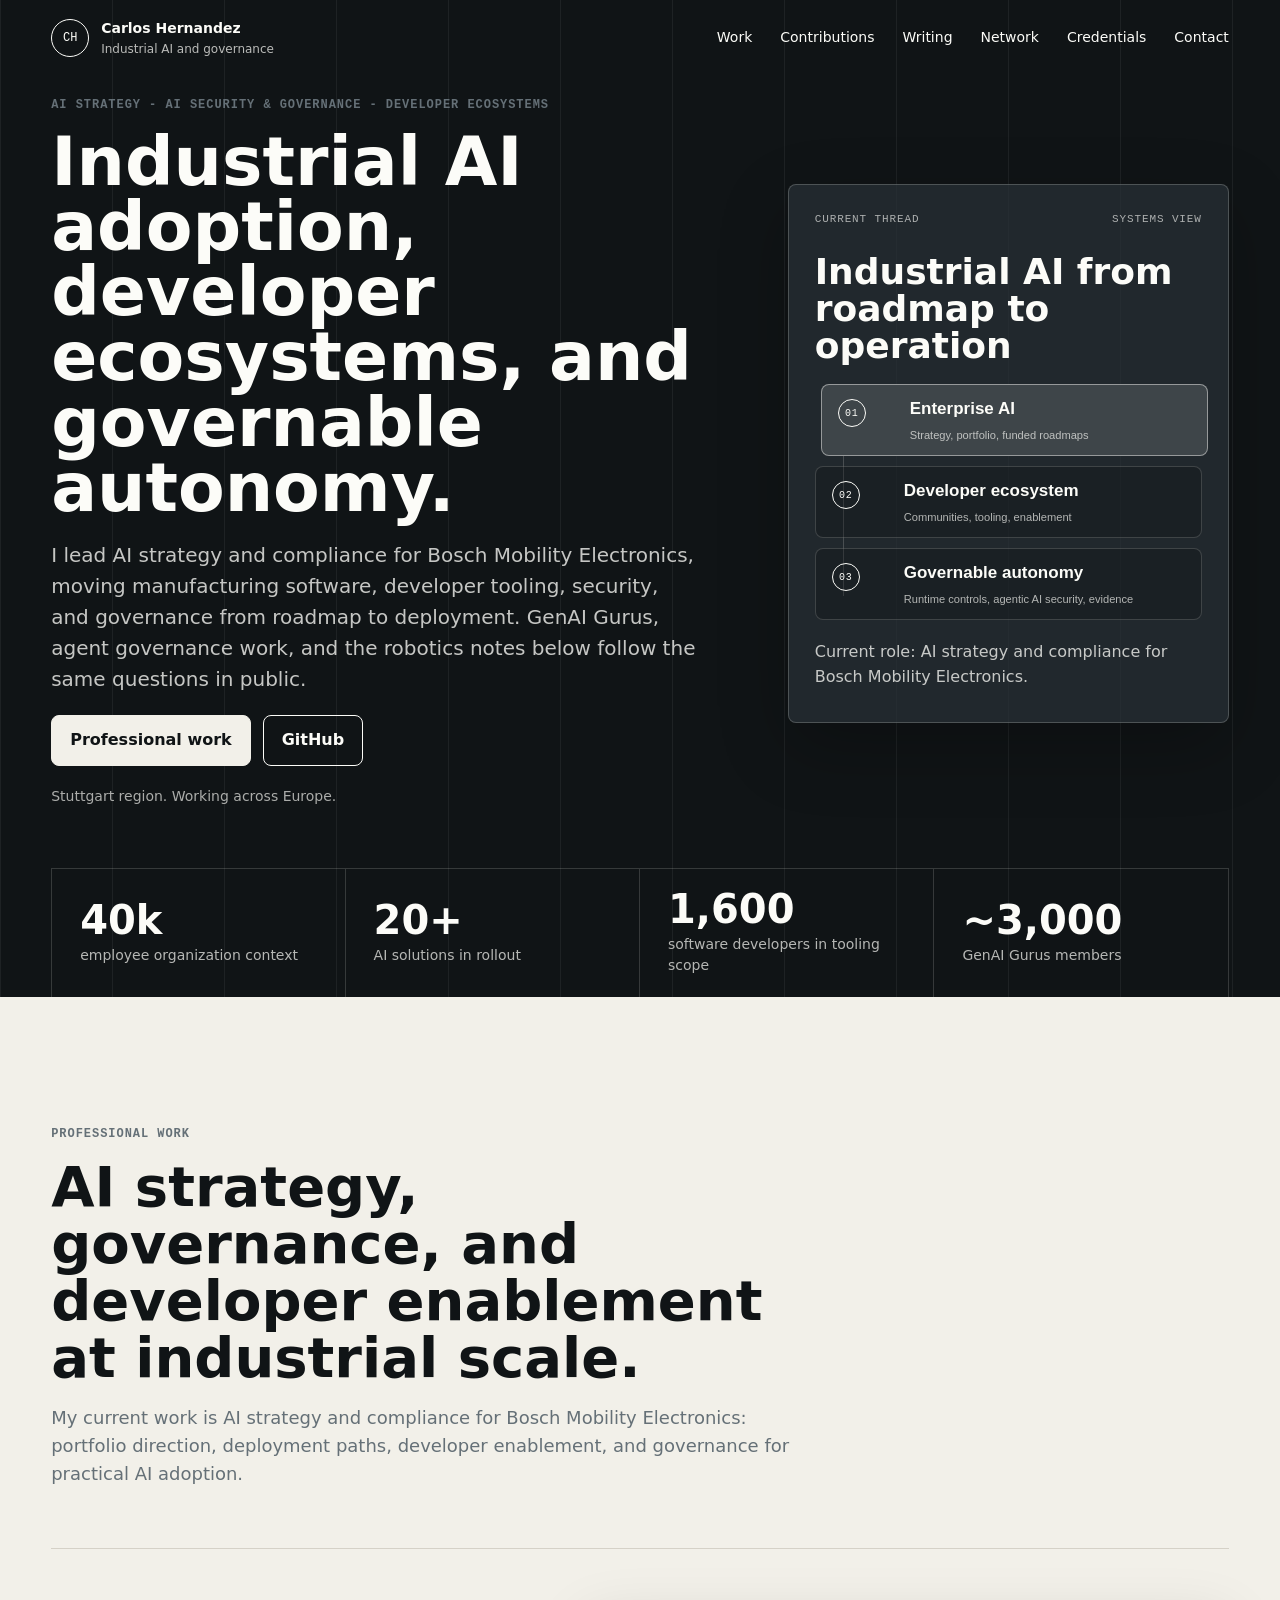
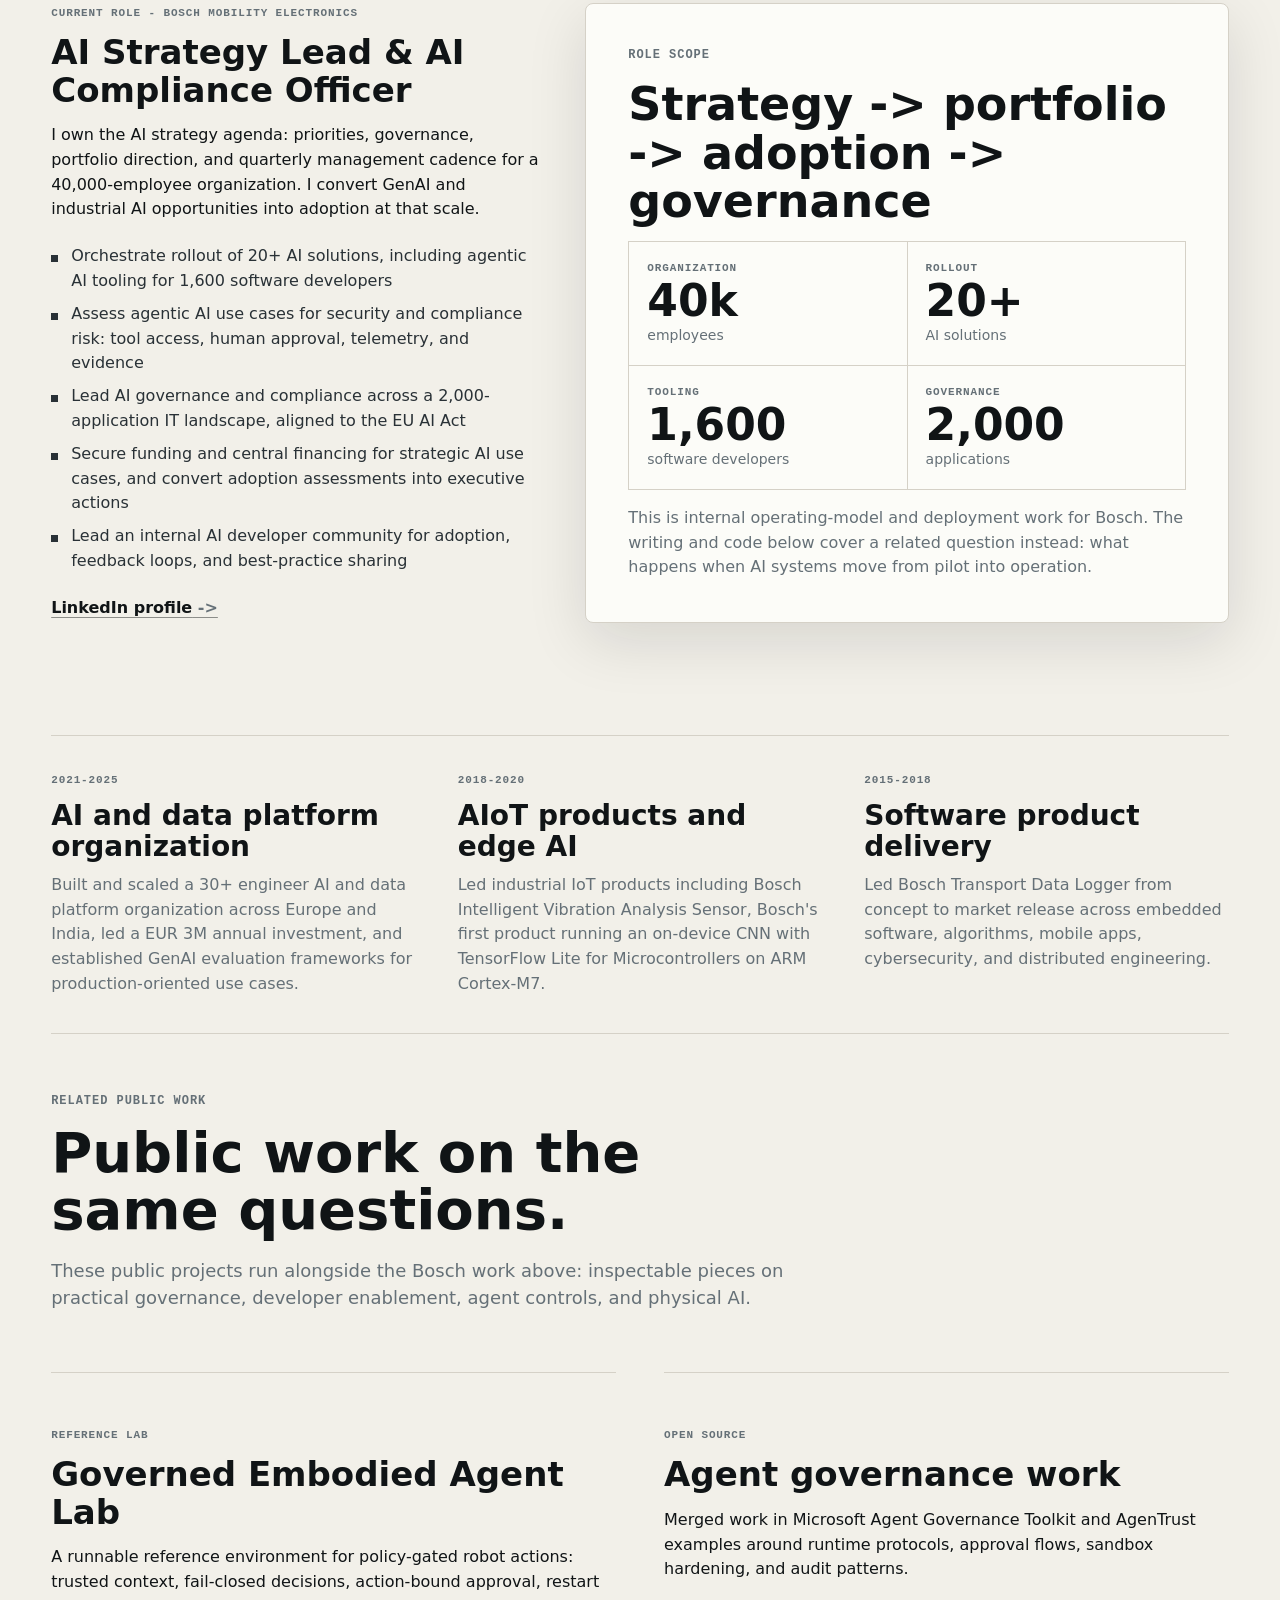
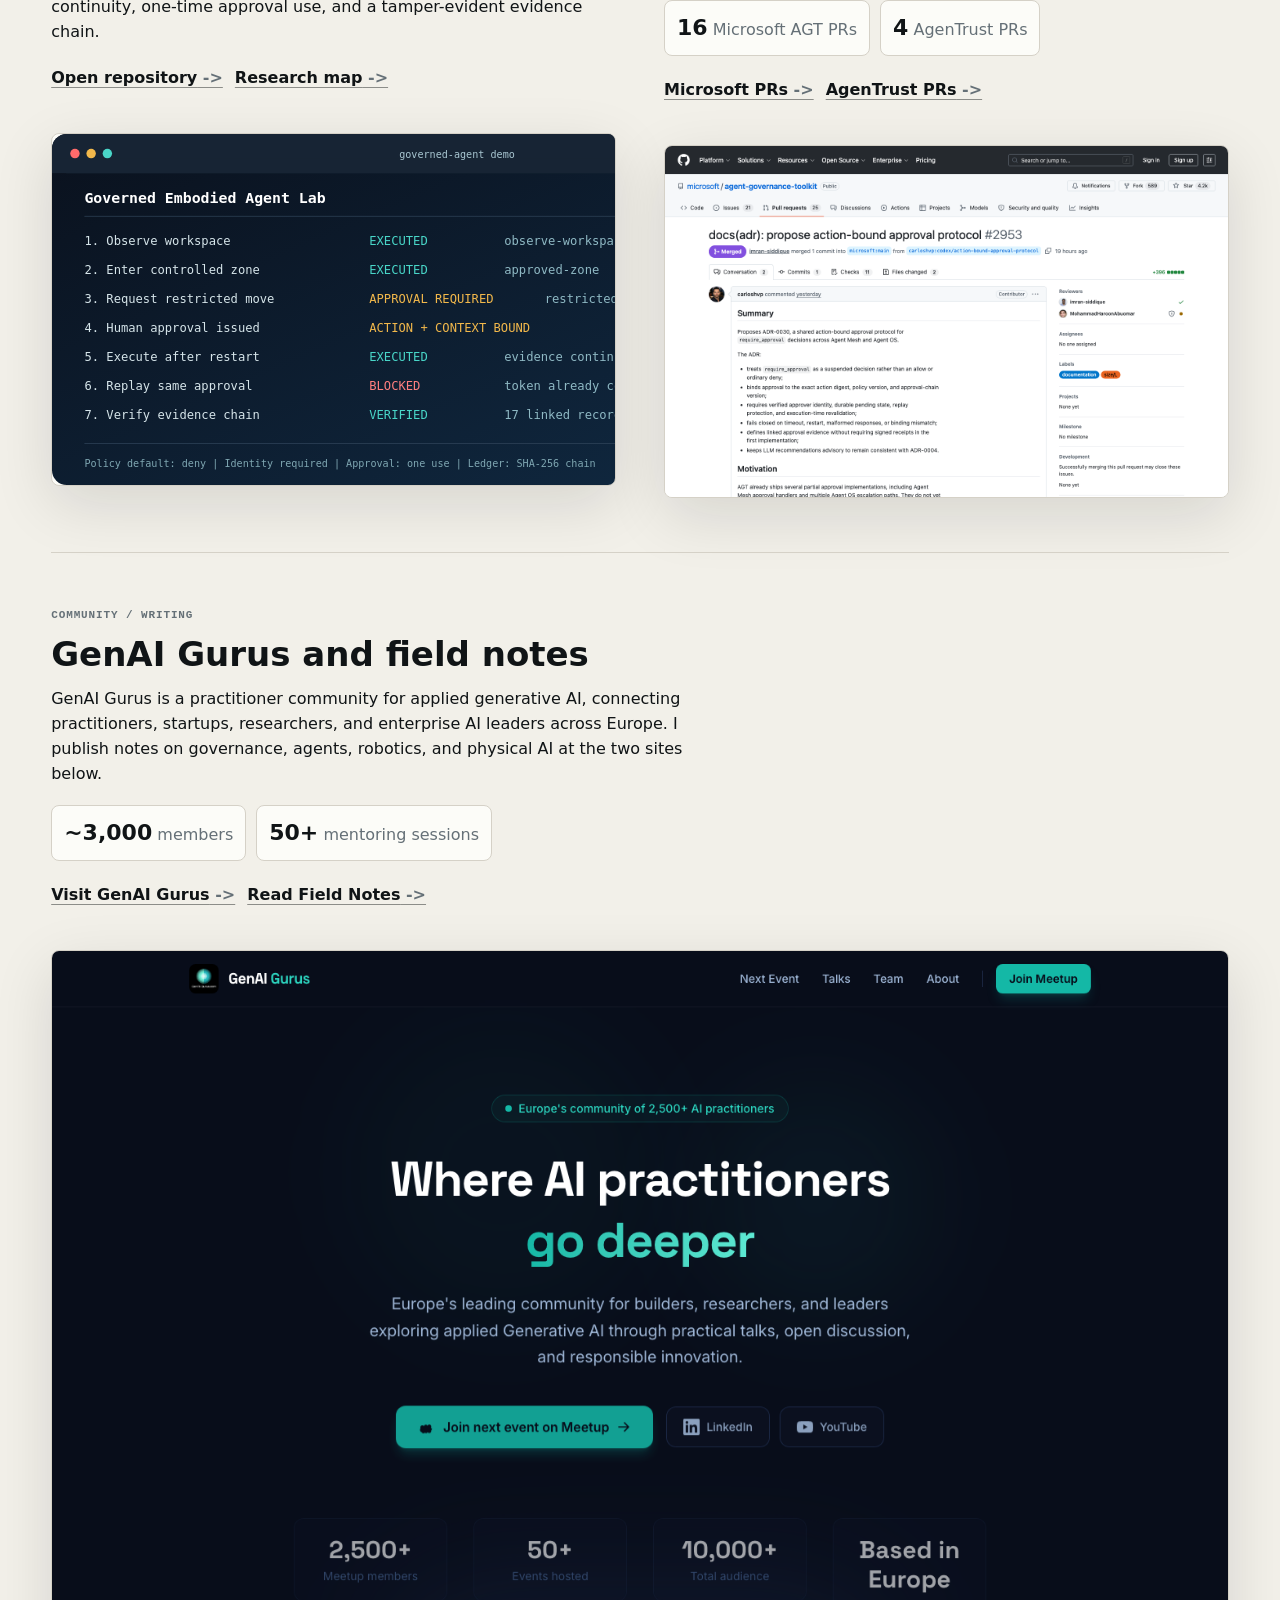
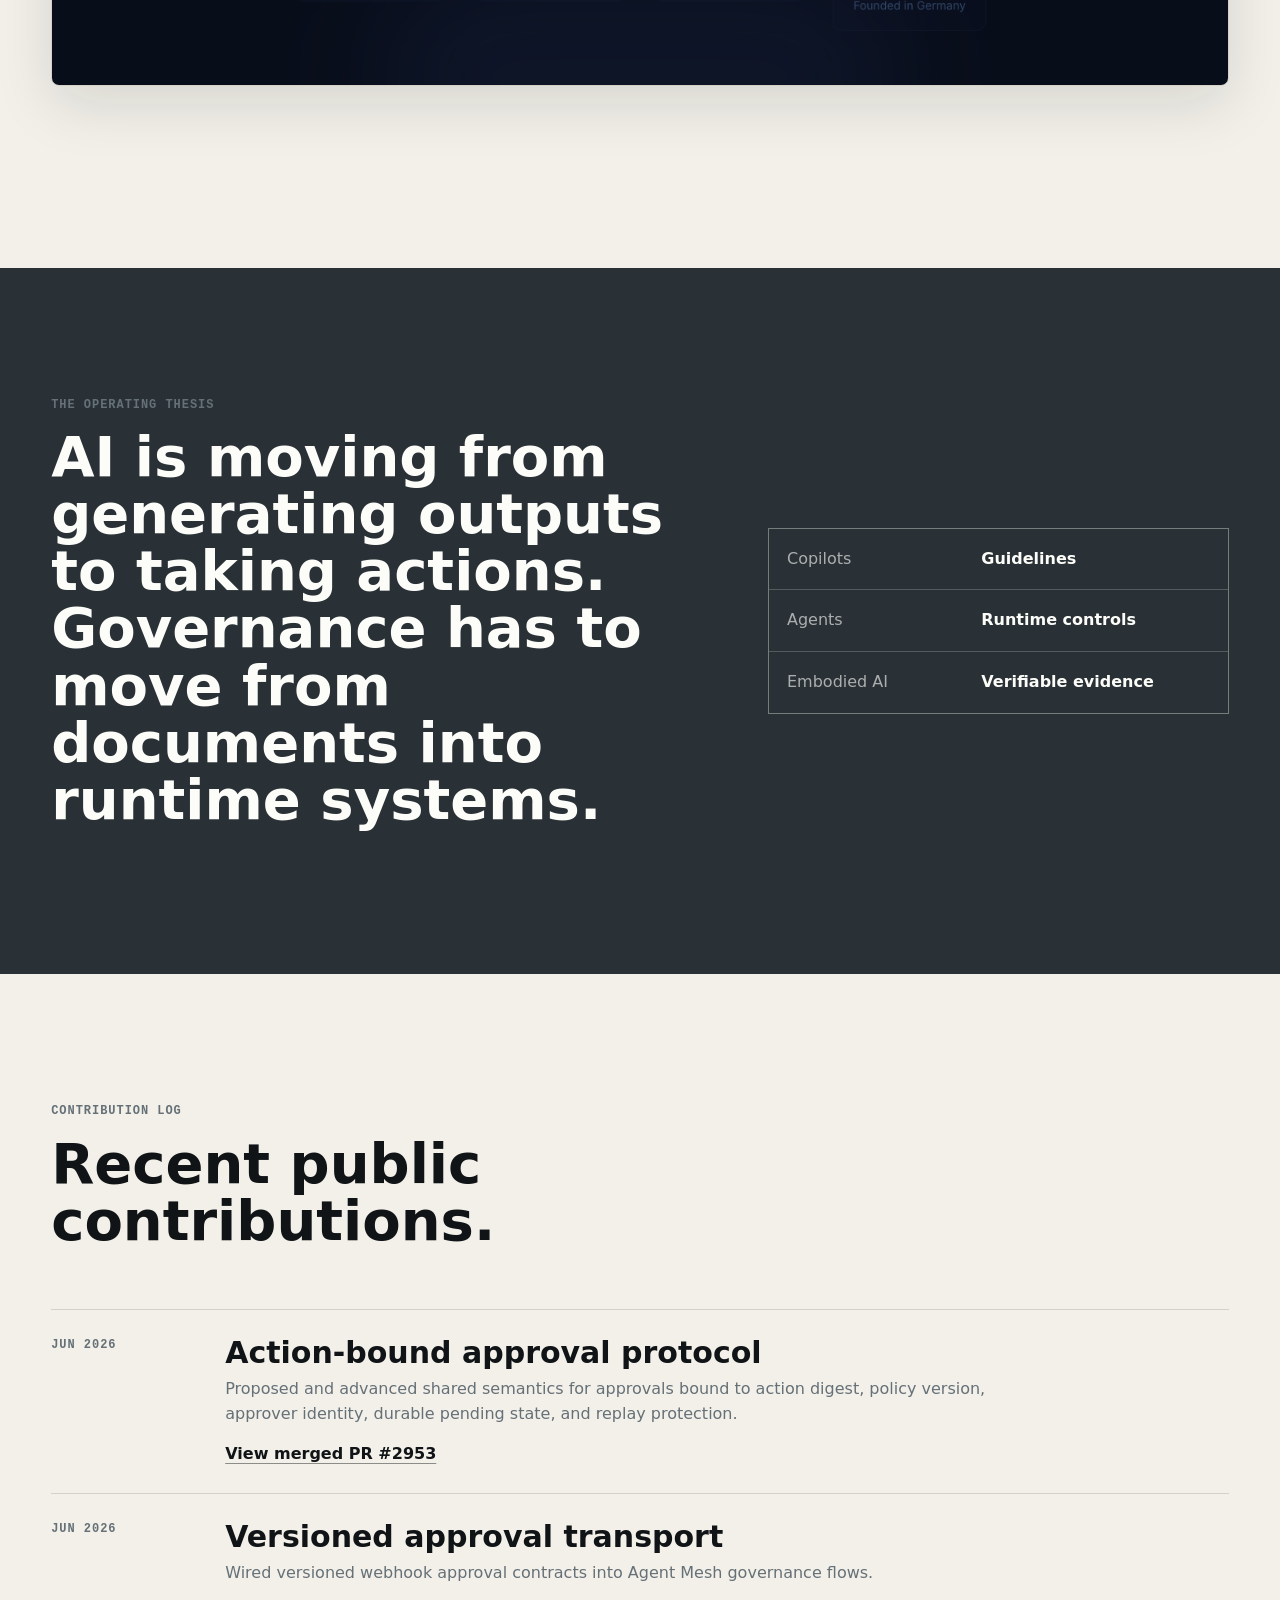
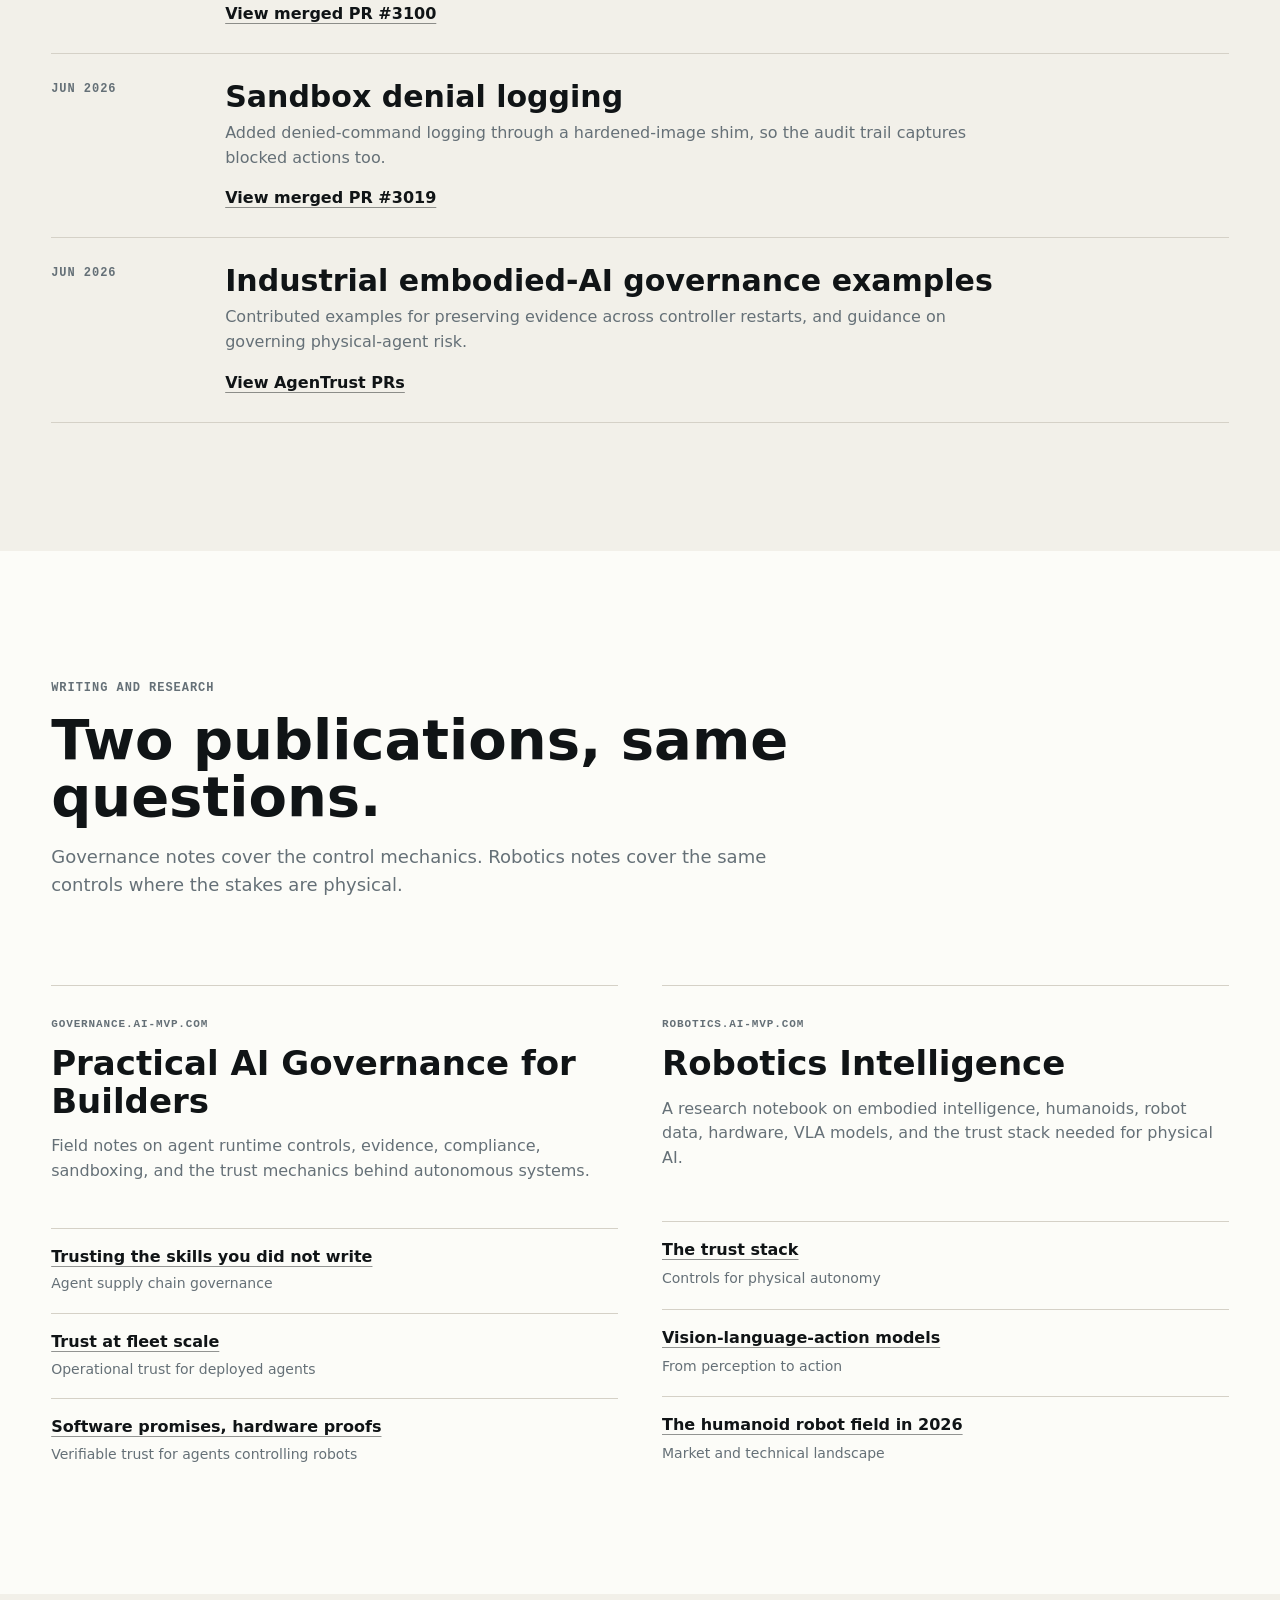
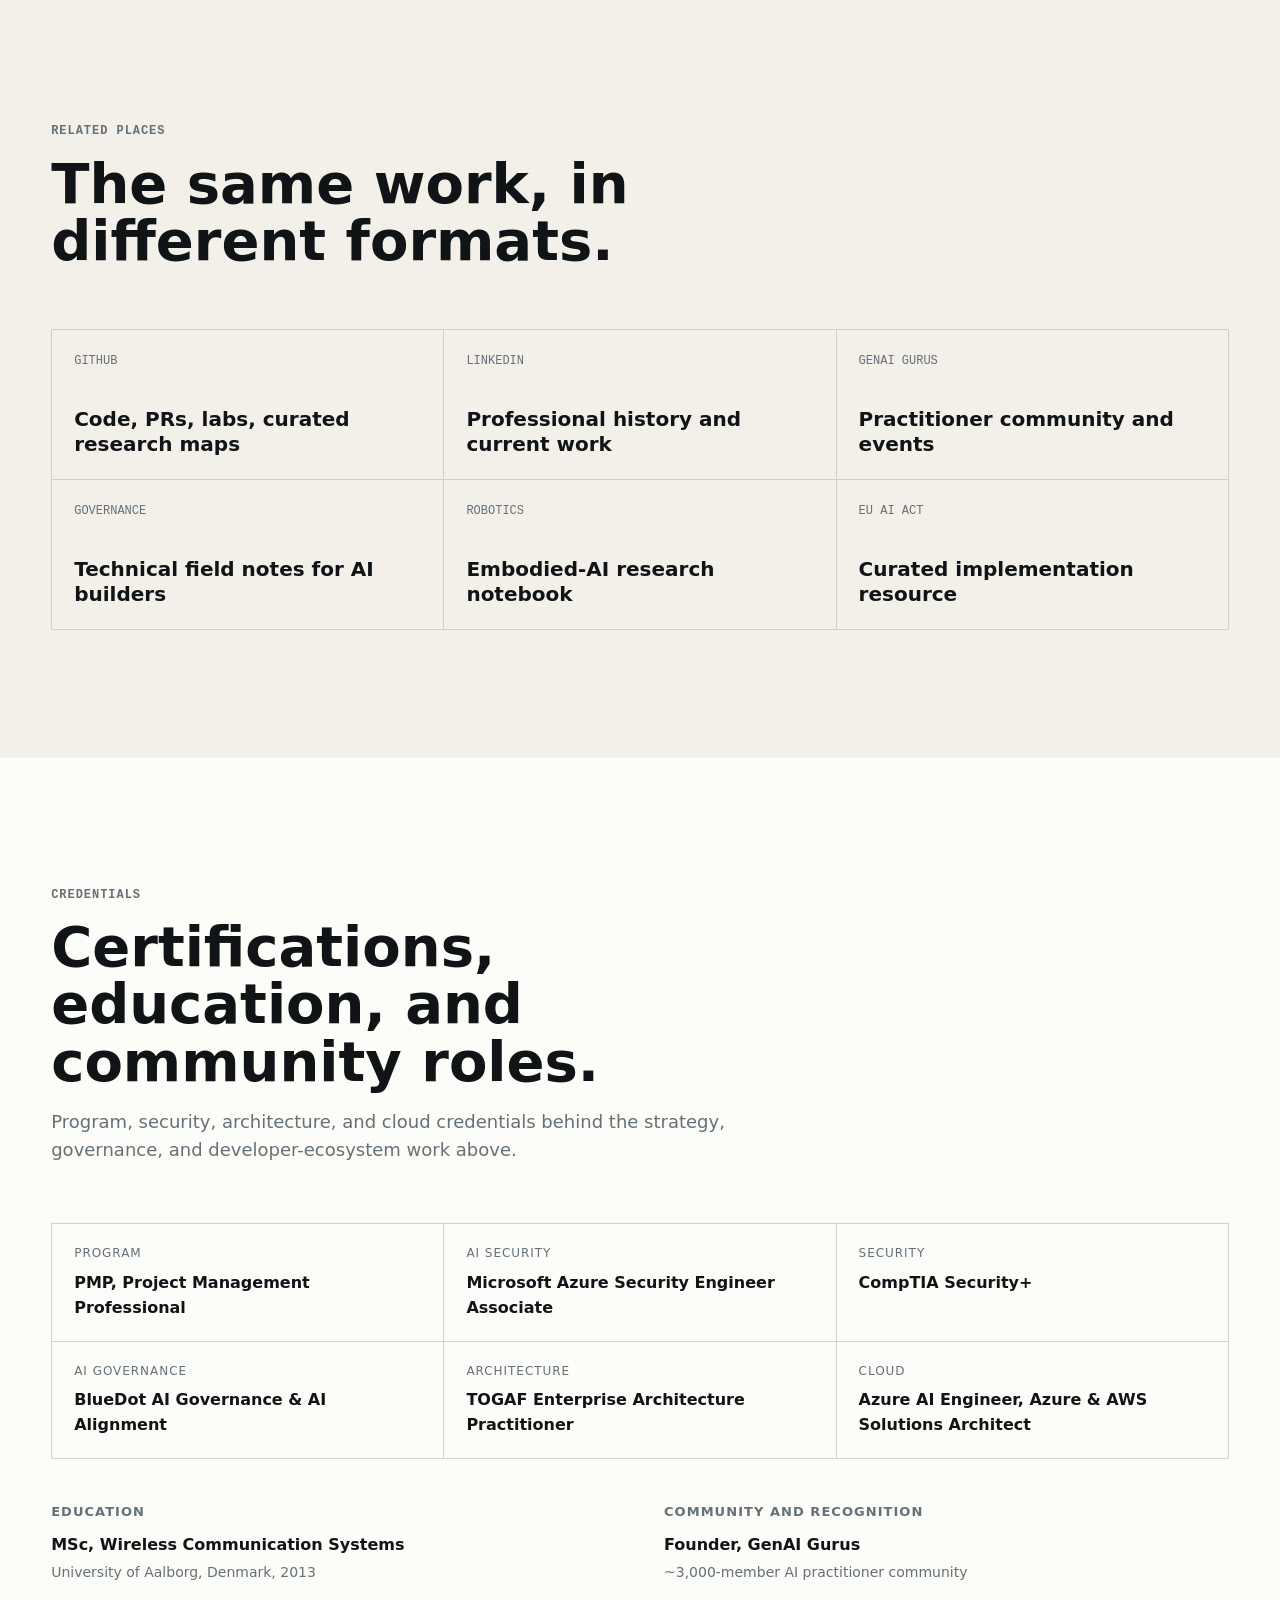
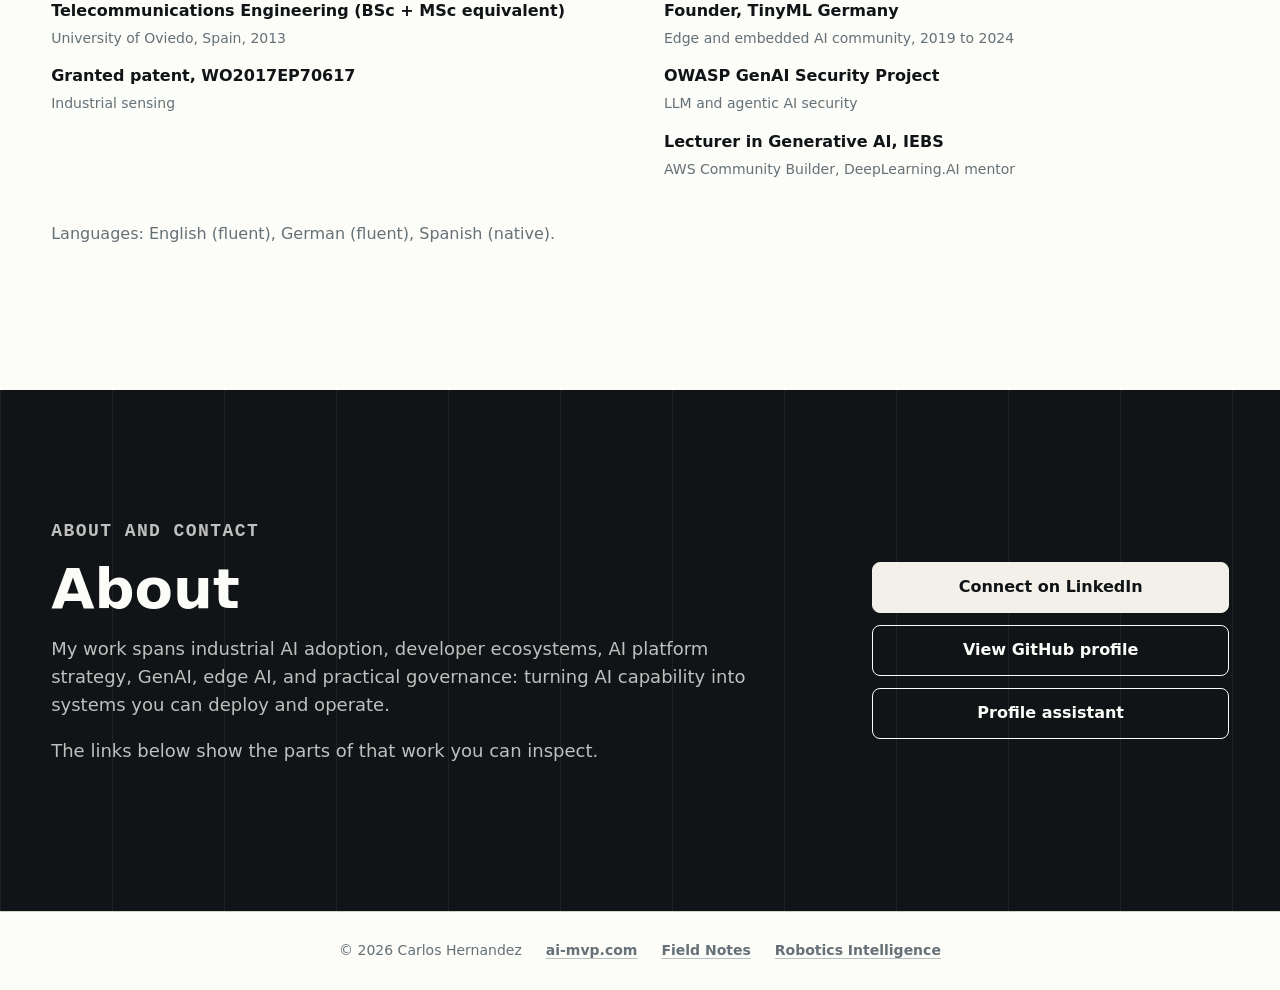
==== index.html @ a723e023 "Apply stop-slop copy pass and desaturate the visual design Rewrote hero, work, writing, network, and" ====
<!doctype html>
<html lang="en">
  <head>
    <meta charset="utf-8" />
    <meta name="viewport" content="width=device-width, initial-scale=1" />
    <title>Carlos Hernandez - Industrial AI and Governance</title>
    <meta
      name="description"
      content="Carlos Hernandez works on AI strategy, AI security and governance, developer ecosystems, and industrial, edge, and embodied AI."
    />
    <link rel="canonical" href="https://ai-mvp.com/" />
    <meta name="theme-color" content="#101416" />

    <meta property="og:type" content="website" />
    <meta property="og:title" content="Carlos Hernandez - Industrial AI and Governance" />
    <meta
      property="og:description"
      content="AI strategy, AI security and governance, developer ecosystems, and industrial, edge, and embodied AI: professional work and public projects."
    />
    <meta property="og:url" content="https://ai-mvp.com/" />
    <meta property="og:image" content="https://ai-mvp.com/assets/genai-gurus-homepage.png" />
    <meta name="twitter:card" content="summary_large_image" />

    <link rel="icon" href="favicon.svg" type="image/svg+xml" />
    <link rel="stylesheet" href="styles.css" />
    <script src="script.js" defer></script>

    <script type="application/ld+json">
      {
        "@context": "https://schema.org",
        "@type": "Person",
        "name": "Carlos Hernandez",
        "url": "https://ai-mvp.com/",
        "sameAs": [
          "https://www.linkedin.com/in/carloshvp",
          "https://github.com/carloshvp",
          "https://genai-gurus.com/",
          "https://governance.ai-mvp.com/",
          "https://robotics.ai-mvp.com/"
        ],
        "knowsAbout": [
          "Industrial AI adoption",
          "Developer ecosystem building",
          "AI platform strategy",
          "Generative AI",
          "Edge AI",
          "Manufacturing software",
          "AI governance",
          "Agent governance",
          "Embodied AI"
        ]
      }
    </script>
  </head>

  <body>
    <a class="skip-link" href="#main">Skip to content</a>

    <header class="site-header" data-header>
      <a class="brand" href="#top" aria-label="Carlos Hernandez home">
        <span class="brand-mark" aria-hidden="true">CH</span>
        <span>
          <strong>Carlos Hernandez</strong>
          <small>Industrial AI and governance</small>
        </span>
      </a>

      <button class="menu-toggle" type="button" aria-controls="site-nav" aria-expanded="false">
        <span class="sr-only">Open navigation</span>
        <span aria-hidden="true"></span>
      </button>

      <nav class="site-nav" id="site-nav" aria-label="Primary navigation">
        <a href="#work">Work</a>
        <a href="#evidence">Contributions</a>
        <a href="#writing">Writing</a>
        <a href="#network">Network</a>
        <a href="#credentials">Credentials</a>
        <a href="#contact">Contact</a>
      </nav>
    </header>

    <main id="main">
      <section class="hero section-dark" id="top" aria-labelledby="hero-title">
        <div class="section-inner hero-grid">
          <div class="hero-copy">
            <p class="eyebrow">AI strategy - AI security &amp; governance - developer ecosystems</p>
            <h1 id="hero-title">Industrial AI adoption, developer ecosystems, and governable autonomy.</h1>
            <p class="hero-lede">
              I lead AI strategy and compliance for Bosch Mobility Electronics, moving manufacturing
              software, developer tooling, security, and governance from roadmap to deployment.
              GenAI Gurus, agent governance work, and the robotics notes below follow the same
              questions in public.
            </p>

            <div class="hero-actions" aria-label="Primary actions">
              <a class="button primary" href="#work">Professional work</a>
              <a class="button secondary" href="https://github.com/carloshvp">GitHub</a>
            </div>

            <p class="availability">
              Stuttgart region. Working across Europe.
            </p>
          </div>

          <aside class="trace-panel" aria-labelledby="trace-title">
            <div class="panel-label">
              <span>Current thread</span>
              <span>systems view</span>
            </div>
            <h2 id="trace-title">Industrial AI from roadmap to operation</h2>

            <div class="trace" data-trace>
              <button class="trace-step is-active" type="button" data-step="enterprise">
                <span class="step-index">01</span>
                <strong>Enterprise AI</strong>
                <small>Strategy, portfolio, funded roadmaps</small>
              </button>
              <button class="trace-step" type="button" data-step="ecosystem">
                <span class="step-index">02</span>
                <strong>Developer ecosystem</strong>
                <small>Communities, tooling, enablement</small>
              </button>
              <button class="trace-step" type="button" data-step="governance">
                <span class="step-index">03</span>
                <strong>Governable autonomy</strong>
                <small>Runtime controls, agentic AI security, evidence</small>
              </button>
            </div>

            <p class="trace-evidence" data-trace-evidence>
              Current role: AI strategy and compliance for Bosch Mobility Electronics.
            </p>
          </aside>
        </div>

        <div class="proof-strip" aria-label="Public signals">
          <a href="https://www.linkedin.com/in/carloshvp">
            <strong>40k</strong>
            <span>employee organization context</span>
          </a>
          <a href="https://www.linkedin.com/in/carloshvp">
            <strong>20+</strong>
            <span>AI solutions in rollout</span>
          </a>
          <a href="https://www.linkedin.com/in/carloshvp">
            <strong>1,600</strong>
            <span>software developers in tooling scope</span>
          </a>
          <a href="https://genai-gurus.com/">
            <strong>~3,000</strong>
            <span>GenAI Gurus members</span>
          </a>
        </div>
      </section>

      <section class="section section-paper" id="work" aria-labelledby="work-title">
        <div class="section-inner">
          <div class="section-heading">
            <p class="eyebrow">Professional work</p>
            <h2 id="work-title">AI strategy, governance, and developer enablement at industrial scale.</h2>
            <p>
              My current work is AI strategy and compliance for Bosch Mobility Electronics:
              portfolio direction, deployment paths, developer enablement, and governance for
              practical AI adoption.
            </p>
          </div>

          <article class="feature feature-primary">
            <div class="feature-copy">
              <p class="status">Current role - Bosch Mobility Electronics</p>
              <h3>AI Strategy Lead & AI Compliance Officer</h3>
              <p>
                I own the AI strategy agenda: priorities, governance, portfolio direction, and
                quarterly management cadence for a 40,000-employee organization. I convert GenAI
                and industrial AI opportunities into adoption at that scale.
              </p>
              <ul class="signal-list">
                <li>Orchestrate rollout of 20+ AI solutions, including agentic AI tooling for 1,600 software developers</li>
                <li>Assess agentic AI use cases for security and compliance risk: tool access, human approval, telemetry, and evidence</li>
                <li>Lead AI governance and compliance across a 2,000-application IT landscape, aligned to the EU AI Act</li>
                <li>Secure funding and central financing for strategic AI use cases, and convert adoption assessments into executive actions</li>
                <li>Lead an internal AI developer community for adoption, feedback loops, and best-practice sharing</li>
              </ul>
              <div class="link-row">
                <a href="https://www.linkedin.com/in/carloshvp">LinkedIn profile</a>
              </div>
            </div>
            <div class="feature-media enterprise-panel" aria-label="Enterprise AI work areas">
              <span>Role scope</span>
              <strong>Strategy -> portfolio -> adoption -> governance</strong>
              <div class="scope-grid" aria-label="Current role metrics">
                <div>
                  <span>Organization</span>
                  <strong>40k</strong>
                  <small>employees</small>
                </div>
                <div>
                  <span>Rollout</span>
                  <strong>20+</strong>
                  <small>AI solutions</small>
                </div>
                <div>
                  <span>Tooling</span>
                  <strong>1,600</strong>
                  <small>software developers</small>
                </div>
                <div>
                  <span>Governance</span>
                  <strong>2,000</strong>
                  <small>applications</small>
                </div>
              </div>
              <p>
                This is internal operating-model and deployment work for Bosch. The writing and
                code below cover a related question instead: what happens when AI systems move
                from pilot into operation.
              </p>
            </div>
          </article>

          <div class="career-grid" aria-label="Earlier professional work">
            <article class="career-item">
              <p class="status">2021-2025</p>
              <h3>AI and data platform organization</h3>
              <p>
                Built and scaled a 30+ engineer AI and data platform organization across Europe
                and India, led a EUR 3M annual investment, and established GenAI evaluation
                frameworks for production-oriented use cases.
              </p>
            </article>
            <article class="career-item">
              <p class="status">2018-2020</p>
              <h3>AIoT products and edge AI</h3>
              <p>
                Led industrial IoT products including Bosch Intelligent Vibration Analysis Sensor,
                Bosch's first product running an on-device CNN with TensorFlow Lite for
                Microcontrollers on ARM Cortex-M7.
              </p>
            </article>
            <article class="career-item">
              <p class="status">2015-2018</p>
              <h3>Software product delivery</h3>
              <p>
                Led Bosch Transport Data Logger from concept to market release across embedded
                software, algorithms, mobile apps, cybersecurity, and distributed engineering.
              </p>
            </article>
          </div>

          <div class="section-heading supporting-heading">
            <p class="eyebrow">Related public work</p>
            <h2>Public work on the same questions.</h2>
            <p>
              These public projects run alongside the Bosch work above: inspectable pieces on
              practical governance, developer enablement, agent controls, and physical AI.
            </p>
          </div>

          <div class="feature-pair">
            <article class="feature">
              <div class="feature-copy">
                <p class="status">Reference lab</p>
                <h3>Governed Embodied Agent Lab</h3>
                <p>
                  A runnable reference environment for policy-gated robot actions: trusted context,
                  fail-closed decisions, action-bound approval, restart continuity, one-time
                  approval use, and a tamper-evident evidence chain.
                </p>
                <div class="link-row">
                  <a href="https://github.com/carloshvp/governed-embodied-agent-lab">Open repository</a>
                  <a href="https://github.com/GenAI-Gurus/awesome-embodied-ai-governance">Research map</a>
                </div>
              </div>
              <img
                class="inline-evidence"
                src="assets/governed-demo.svg"
                alt="Demo run for the Governed Embodied Agent Lab showing approval, restart, replay blocking, and evidence verification"
              />
            </article>

            <article class="feature">
              <div class="feature-copy">
                <p class="status">Open source</p>
                <h3>Agent governance work</h3>
                <p>
                  Merged work in Microsoft Agent Governance Toolkit and AgenTrust examples around
                  runtime protocols, approval flows, sandbox hardening, and audit patterns.
                </p>
                <div class="compact-metrics">
                  <span><strong>16</strong> Microsoft AGT PRs</span>
                  <span><strong>4</strong> AgenTrust PRs</span>
                </div>
                <div class="link-row">
                  <a href="https://github.com/microsoft/agent-governance-toolkit/pulls?q=is%3Apr+is%3Amerged+author%3Acarloshvp">Microsoft PRs</a>
                  <a href="https://github.com/agentrust-io/examples/pulls?q=is%3Apr+is%3Amerged+author%3Acarloshvp">AgenTrust PRs</a>
                </div>
              </div>
              <img
                class="inline-evidence"
                src="assets/microsoft-agent-governance-action-bound-approval.png"
                alt="Merged Microsoft Agent Governance Toolkit pull request for an action-bound approval protocol"
              />
            </article>
          </div>

          <div class="feature-pair compact-pair">
            <article class="feature">
              <div class="feature-copy">
                <p class="status">Community / writing</p>
                <h3>GenAI Gurus and field notes</h3>
                <p>
                  GenAI Gurus is a practitioner community for applied generative AI, connecting
                  practitioners, startups, researchers, and enterprise AI leaders across Europe. I
                  publish notes on governance, agents, robotics, and physical AI at the two sites
                  below.
                </p>
                <div class="compact-metrics">
                  <span><strong>~3,000</strong> members</span>
                  <span><strong>50+</strong> mentoring sessions</span>
                </div>
                <div class="link-row">
                  <a href="https://genai-gurus.com/">Visit GenAI Gurus</a>
                  <a href="https://governance.ai-mvp.com/">Read Field Notes</a>
                </div>
              </div>
              <img
                class="inline-evidence"
                src="assets/genai-gurus-homepage.png"
                alt="GenAI Gurus homepage showing the community positioning and public metrics"
              />
            </article>
          </div>
        </div>
      </section>

      <section class="section section-ink" aria-labelledby="thesis-title">
        <div class="section-inner thesis-grid">
          <div>
            <p class="eyebrow">The operating thesis</p>
            <h2 id="thesis-title">
              AI is moving from generating outputs to taking actions. Governance has to move from
              documents into runtime systems.
            </h2>
          </div>
          <div class="thesis-map" aria-label="Governance transition map">
            <div>
              <span>Copilots</span>
              <strong>Guidelines</strong>
            </div>
            <div>
              <span>Agents</span>
              <strong>Runtime controls</strong>
            </div>
            <div>
              <span>Embodied AI</span>
              <strong>Verifiable evidence</strong>
            </div>
          </div>
        </div>
      </section>

      <section class="section section-paper" id="evidence" aria-labelledby="evidence-title">
        <div class="section-inner">
          <div class="section-heading">
            <p class="eyebrow">Contribution log</p>
            <h2 id="evidence-title">Recent public contributions.</h2>
          </div>

          <ol class="timeline">
            <li>
              <time datetime="2026-06">Jun 2026</time>
              <div>
                <h3>Action-bound approval protocol</h3>
                <p>
                  Proposed and advanced shared semantics for approvals bound to action digest,
                  policy version, approver identity, durable pending state, and replay protection.
                </p>
                <a href="https://github.com/microsoft/agent-governance-toolkit/pull/2953">View merged PR #2953</a>
              </div>
            </li>
            <li>
              <time datetime="2026-06">Jun 2026</time>
              <div>
                <h3>Versioned approval transport</h3>
                <p>
                  Wired versioned webhook approval contracts into Agent Mesh governance flows.
                </p>
                <a href="https://github.com/microsoft/agent-governance-toolkit/pull/3100">View merged PR #3100</a>
              </div>
            </li>
            <li>
              <time datetime="2026-06">Jun 2026</time>
              <div>
                <h3>Sandbox denial logging</h3>
                <p>
                  Added denied-command logging through a hardened-image shim, so the audit trail
                  captures blocked actions too.
                </p>
                <a href="https://github.com/microsoft/agent-governance-toolkit/pull/3019">View merged PR #3019</a>
              </div>
            </li>
            <li>
              <time datetime="2026-06">Jun 2026</time>
              <div>
                <h3>Industrial embodied-AI governance examples</h3>
                <p>
                  Contributed examples for preserving evidence across controller restarts, and
                  guidance on governing physical-agent risk.
                </p>
                <a href="https://github.com/agentrust-io/examples/pulls?q=is%3Apr+is%3Amerged+author%3Acarloshvp">View AgenTrust PRs</a>
              </div>
            </li>
          </ol>
        </div>
      </section>

      <section class="section section-white" id="writing" aria-labelledby="writing-title">
        <div class="section-inner writing-layout">
          <div class="section-heading">
            <p class="eyebrow">Writing and research</p>
            <h2 id="writing-title">Two publications, same questions.</h2>
            <p>
              Governance notes cover the control mechanics. Robotics notes cover the same
              controls where the stakes are physical.
            </p>
          </div>

          <div class="publication-columns">
            <article class="publication">
              <div>
                <p class="status">governance.ai-mvp.com</p>
                <h3>Practical AI Governance for Builders</h3>
                <p>
                  Field notes on agent runtime controls, evidence, compliance, sandboxing, and the
                  trust mechanics behind autonomous systems.
                </p>
              </div>
              <ul class="article-list">
                <li>
                  <a href="https://governance.ai-mvp.com/2026/06/19/trusting-the-skills-you-didnt-write/">Trusting the skills you did not write</a>
                  <span>Agent supply chain governance</span>
                </li>
                <li>
                  <a href="https://governance.ai-mvp.com/2026/06/17/trust-at-fleet-scale/">Trust at fleet scale</a>
                  <span>Operational trust for deployed agents</span>
                </li>
                <li>
                  <a href="https://governance.ai-mvp.com/2026/06/08/software-promises-hardware-proofs/">Software promises, hardware proofs</a>
                  <span>Verifiable trust for agents controlling robots</span>
                </li>
              </ul>
            </article>

            <article class="publication">
              <div>
                <p class="status">robotics.ai-mvp.com</p>
                <h3>Robotics Intelligence</h3>
                <p>
                  A research notebook on embodied intelligence, humanoids, robot data, hardware,
                  VLA models, and the trust stack needed for physical AI.
                </p>
              </div>
              <ul class="article-list">
                <li>
                  <a href="https://robotics.ai-mvp.com/notes/010-the-trust-stack/">The trust stack</a>
                  <span>Controls for physical autonomy</span>
                </li>
                <li>
                  <a href="https://robotics.ai-mvp.com/notes/009-vision-language-action-models/">Vision-language-action models</a>
                  <span>From perception to action</span>
                </li>
                <li>
                  <a href="https://robotics.ai-mvp.com/notes/007-humanoid-robot-field-2026/">The humanoid robot field in 2026</a>
                  <span>Market and technical landscape</span>
                </li>
              </ul>
            </article>
          </div>
        </div>
      </section>

      <section class="section section-paper" id="network" aria-labelledby="network-title">
        <div class="section-inner">
          <div class="section-heading">
            <p class="eyebrow">Related places</p>
            <h2 id="network-title">The same work, in different formats.</h2>
          </div>

          <div class="network-grid">
            <a href="https://github.com/carloshvp">
              <span>GitHub</span>
              <strong>Code, PRs, labs, curated research maps</strong>
            </a>
            <a href="https://www.linkedin.com/in/carloshvp">
              <span>LinkedIn</span>
              <strong>Professional history and current work</strong>
            </a>
            <a href="https://genai-gurus.com/">
              <span>GenAI Gurus</span>
              <strong>Practitioner community and events</strong>
            </a>
            <a href="https://governance.ai-mvp.com/">
              <span>Governance</span>
              <strong>Technical field notes for AI builders</strong>
            </a>
            <a href="https://robotics.ai-mvp.com/">
              <span>Robotics</span>
              <strong>Embodied-AI research notebook</strong>
            </a>
            <a href="https://github.com/GenAI-Gurus/awesome-eu-ai-act">
              <span>EU AI Act</span>
              <strong>Curated implementation resource</strong>
            </a>
          </div>
        </div>
      </section>

      <section class="section section-white" id="credentials" aria-labelledby="credentials-title">
        <div class="section-inner">
          <div class="section-heading">
            <p class="eyebrow">Credentials</p>
            <h2 id="credentials-title">Certifications, education, and community roles.</h2>
            <p>
              Program, security, architecture, and cloud credentials behind the strategy, governance,
              and developer-ecosystem work above.
            </p>
          </div>

          <div class="cred-grid" aria-label="Certifications">
            <div><span>Program</span><strong>PMP, Project Management Professional</strong></div>
            <div><span>AI security</span><strong>Microsoft Azure Security Engineer Associate</strong></div>
            <div><span>Security</span><strong>CompTIA Security+</strong></div>
            <div><span>AI governance</span><strong>BlueDot AI Governance &amp; AI Alignment</strong></div>
            <div><span>Architecture</span><strong>TOGAF Enterprise Architecture Practitioner</strong></div>
            <div><span>Cloud</span><strong>Azure AI Engineer, Azure &amp; AWS Solutions Architect</strong></div>
          </div>

          <div class="cred-columns">
            <div>
              <h3>Education</h3>
              <ul class="cred-list">
                <li><strong>MSc, Wireless Communication Systems</strong><span>University of Aalborg, Denmark, 2013</span></li>
                <li><strong>Telecommunications Engineering (BSc + MSc equivalent)</strong><span>University of Oviedo, Spain, 2013</span></li>
                <li><strong>Granted patent, WO2017EP70617</strong><span>Industrial sensing</span></li>
              </ul>
            </div>
            <div>
              <h3>Community and recognition</h3>
              <ul class="cred-list">
                <li><strong>Founder, GenAI Gurus</strong><span>~3,000-member AI practitioner community</span></li>
                <li><strong>Founder, TinyML Germany</strong><span>Edge and embedded AI community, 2019 to 2024</span></li>
                <li><strong>OWASP GenAI Security Project</strong><span>LLM and agentic AI security</span></li>
                <li><strong>Lecturer in Generative AI, IEBS</strong><span>AWS Community Builder, DeepLearning.AI mentor</span></li>
              </ul>
            </div>
          </div>

          <p class="cred-langs">Languages: English (fluent), German (fluent), Spanish (native).</p>
        </div>
      </section>

      <section class="section section-dark contact" id="contact" aria-labelledby="contact-title">
        <div class="section-inner contact-grid">
          <div>
            <p class="eyebrow">About and contact</p>
            <h2 id="contact-title">About</h2>
            <p>
              My work spans industrial AI adoption, developer ecosystems, AI platform strategy,
              GenAI, edge AI, and practical governance: turning AI capability into systems you can
              deploy and operate.
            </p>
            <p>
              The links below show the parts of that work you can inspect.
            </p>
          </div>
          <div class="contact-actions">
            <a class="button primary" href="https://www.linkedin.com/in/carloshvp">Connect on LinkedIn</a>
            <a class="button secondary" href="https://github.com/carloshvp">View GitHub profile</a>
            <a class="button secondary" href="chat/">Profile assistant</a>
          </div>
        </div>
      </section>
    </main>

    <footer class="site-footer">
      <span>&copy; 2026 Carlos Hernandez</span>
      <a href="https://ai-mvp.com/">ai-mvp.com</a>
      <a href="https://governance.ai-mvp.com/">Field Notes</a>
      <a href="https://robotics.ai-mvp.com/">Robotics Intelligence</a>
    </footer>
  </body>
</html>
---- styles.css ----
:root {
  color-scheme: light;
  --paper: #f2f0e9;
  --white: #fcfcf8;
  --ink: #101416;
  --graphite: #293136;
  --steel: #657077;
  --muted: #8a928f;
  --rule: #d5d1c7;
  --shadow: 0 18px 60px rgba(16, 20, 22, 0.12);
  --max: 1180px;
  --radius: 8px;
  font-family:
    Inter, ui-sans-serif, system-ui, -apple-system, BlinkMacSystemFont, "Segoe UI", sans-serif;
}

* {
  box-sizing: border-box;
}

html {
  scroll-behavior: smooth;
}

body {
  margin: 0;
  background: var(--paper);
  color: var(--ink);
  font-size: 16px;
  line-height: 1.55;
}

body.nav-open {
  overflow: hidden;
}

img {
  display: block;
  max-width: 100%;
}

a {
  color: inherit;
  text-decoration-color: color-mix(in srgb, currentColor 45%, transparent);
  text-underline-offset: 0.22em;
}

a:hover {
  text-decoration-color: currentColor;
}

button,
a {
  -webkit-tap-highlight-color: transparent;
}

:focus-visible {
  outline: 3px solid var(--steel);
  outline-offset: 3px;
}

.skip-link {
  position: fixed;
  left: 16px;
  top: 16px;
  z-index: 100;
  transform: translateY(-140%);
  background: var(--white);
  color: var(--ink);
  padding: 10px 14px;
  border: 1px solid var(--rule);
  border-radius: var(--radius);
}

.skip-link:focus {
  transform: translateY(0);
}

.sr-only {
  position: absolute;
  width: 1px;
  height: 1px;
  padding: 0;
  margin: -1px;
  overflow: hidden;
  clip: rect(0, 0, 0, 0);
  white-space: nowrap;
  border: 0;
}

.site-header {
  position: fixed;
  inset: 0 0 auto 0;
  z-index: 50;
  display: flex;
  align-items: center;
  justify-content: space-between;
  gap: 24px;
  padding: 18px clamp(18px, 4vw, 56px);
  color: var(--white);
  transition:
    background 180ms ease,
    border-color 180ms ease,
    color 180ms ease;
}

.site-header.is-scrolled,
.site-header.is-open {
  background: color-mix(in srgb, var(--white) 93%, transparent);
  border-bottom: 1px solid var(--rule);
  color: var(--ink);
  backdrop-filter: blur(18px);
}

.brand {
  display: inline-flex;
  align-items: center;
  gap: 12px;
  text-decoration: none;
}

.brand-mark {
  display: grid;
  width: 38px;
  height: 38px;
  place-items: center;
  border: 1px solid currentColor;
  border-radius: 50%;
  font-family: ui-monospace, SFMono-Regular, Menlo, Consolas, monospace;
  font-size: 12px;
}

.brand strong,
.brand small {
  display: block;
}

.brand strong {
  font-size: 14px;
}

.brand small {
  color: color-mix(in srgb, currentColor 72%, transparent);
  font-size: 12px;
}

.site-nav {
  display: flex;
  align-items: center;
  gap: clamp(14px, 2.3vw, 28px);
  font-size: 14px;
}

.site-nav a {
  text-decoration: none;
}

.menu-toggle {
  display: none;
  width: 42px;
  height: 42px;
  border: 1px solid color-mix(in srgb, currentColor 35%, transparent);
  border-radius: var(--radius);
  background: transparent;
  color: inherit;
}

.menu-toggle span[aria-hidden="true"],
.menu-toggle span[aria-hidden="true"]::before,
.menu-toggle span[aria-hidden="true"]::after {
  display: block;
  width: 18px;
  height: 2px;
  margin: auto;
  background: currentColor;
  content: "";
}

.menu-toggle span[aria-hidden="true"]::before {
  transform: translateY(-6px);
}

.menu-toggle span[aria-hidden="true"]::after {
  transform: translateY(4px);
}

.section {
  padding: clamp(72px, 10vw, 128px) clamp(18px, 4vw, 56px);
}

.section-inner {
  width: min(100%, var(--max));
  margin: 0 auto;
}

.section-dark {
  background:
    linear-gradient(90deg, rgba(255, 255, 255, 0.06) 0 1px, transparent 1px 100%) 0 0 / 112px
      112px,
    var(--ink);
  color: var(--white);
}

.section-paper {
  background: var(--paper);
}

.section-white {
  background: var(--white);
}

.section-ink {
  background: var(--graphite);
  color: var(--white);
}

.eyebrow,
.status,
.panel-label,
.step-index,
time {
  font-family: ui-monospace, SFMono-Regular, Menlo, Consolas, monospace;
  letter-spacing: 0.08em;
  text-transform: uppercase;
}

.eyebrow {
  margin: 0 0 14px;
  color: var(--steel);
  font-size: 12px;
  font-weight: 700;
}

h1,
h2,
h3,
p {
  margin-top: 0;
}

h1 {
  max-width: 850px;
  margin-bottom: 20px;
  font-size: clamp(42px, 5.7vw, 68px);
  line-height: 0.96;
}

h2 {
  margin-bottom: 18px;
  font-size: clamp(32px, 4.6vw, 56px);
  line-height: 1.02;
}

h3 {
  margin-bottom: 14px;
  font-size: clamp(24px, 3vw, 34px);
  line-height: 1.1;
}

.hero {
  min-height: 100svh;
  padding: 82px clamp(18px, 4vw, 56px) 0;
}

.hero-grid {
  display: grid;
  grid-template-columns: minmax(0, 1.1fr) minmax(360px, 0.75fr);
  gap: clamp(34px, 7vw, 92px);
  align-items: center;
}

.hero-copy {
  padding: 14px 0 18px;
}

.hero-lede {
  max-width: 730px;
  color: color-mix(in srgb, var(--white) 77%, transparent);
  font-size: clamp(17px, 1.8vw, 20px);
}

.hero-actions,
.link-row,
.contact-actions {
  display: flex;
  flex-wrap: wrap;
  gap: 12px;
}

.button {
  display: inline-flex;
  min-height: 46px;
  align-items: center;
  justify-content: center;
  border: 1px solid currentColor;
  border-radius: var(--radius);
  padding: 12px 18px;
  font-weight: 700;
  text-decoration: none;
}

.button.primary {
  border-color: var(--paper);
  background: var(--paper);
  color: var(--ink);
}

.button.secondary {
  color: inherit;
}

.availability {
  max-width: 660px;
  margin: 20px 0 0;
  color: color-mix(in srgb, var(--white) 66%, transparent);
  font-size: 14px;
}

.trace-panel {
  border: 1px solid color-mix(in srgb, var(--white) 20%, transparent);
  border-radius: var(--radius);
  background: color-mix(in srgb, var(--graphite) 72%, transparent);
  box-shadow: 0 24px 70px rgba(0, 0, 0, 0.24);
  padding: clamp(18px, 2.4vw, 26px);
}

.panel-label {
  display: flex;
  justify-content: space-between;
  gap: 16px;
  margin-bottom: 26px;
  color: color-mix(in srgb, var(--white) 64%, transparent);
  font-size: 11px;
}

.trace-panel h2 {
  font-size: clamp(25px, 3vw, 36px);
}

.trace {
  position: relative;
  display: grid;
  gap: 10px;
  margin: 20px 0;
}

.trace::before {
  position: absolute;
  left: 28px;
  top: 24px;
  bottom: 24px;
  width: 1px;
  background: color-mix(in srgb, var(--white) 18%, transparent);
  content: "";
}

.trace-step {
  position: relative;
  display: grid;
  grid-template-columns: 58px 1fr;
  gap: 10px 14px;
  width: 100%;
  border: 1px solid color-mix(in srgb, var(--white) 16%, transparent);
  border-radius: var(--radius);
  background: color-mix(in srgb, var(--ink) 34%, transparent);
  color: var(--white);
  padding: 14px 16px;
  text-align: left;
  cursor: pointer;
  transition:
    border-color 180ms ease,
    background 180ms ease,
    transform 180ms ease;
}

.trace-step:hover,
.trace-step:focus-visible,
.trace-step.is-active {
  border-color: color-mix(in srgb, var(--white) 46%, transparent);
  background: color-mix(in srgb, var(--white) 10%, var(--graphite));
}

.trace-step:hover,
.trace-step.is-active {
  transform: translateX(6px);
}

.trace-step strong {
  align-self: end;
  font-size: 17px;
}

.trace-step small {
  grid-column: 2;
  color: color-mix(in srgb, var(--white) 68%, transparent);
}

.step-index {
  display: grid;
  grid-row: span 2;
  width: 28px;
  height: 28px;
  place-items: center;
  border: 1px solid currentColor;
  border-radius: 50%;
  color: var(--white);
  font-size: 10px;
}

.trace-evidence {
  min-height: 56px;
  margin: 0;
  color: color-mix(in srgb, var(--white) 76%, transparent);
}

.proof-strip {
  display: grid;
  grid-template-columns: repeat(4, minmax(0, 1fr));
  width: min(100%, var(--max));
  margin: clamp(20px, 4vw, 42px) auto 0;
  border-top: 1px solid color-mix(in srgb, var(--white) 16%, transparent);
}

.proof-strip a {
  display: grid;
  gap: 5px;
  min-height: 90px;
  align-content: center;
  border-right: 1px solid color-mix(in srgb, var(--white) 16%, transparent);
  padding: 20px clamp(14px, 2.5vw, 28px);
  text-decoration: none;
}

.proof-strip a:first-child {
  border-left: 1px solid color-mix(in srgb, var(--white) 16%, transparent);
}

.proof-strip strong {
  color: var(--white);
  font-size: clamp(28px, 3.4vw, 40px);
  line-height: 1;
}

.proof-strip span {
  color: color-mix(in srgb, var(--white) 70%, transparent);
  font-size: 14px;
}

.section-heading {
  max-width: 760px;
  margin-bottom: clamp(34px, 5vw, 60px);
}

.section-heading p:not(.eyebrow) {
  color: var(--steel);
  font-size: 18px;
}

.feature {
  display: grid;
  gap: clamp(22px, 4vw, 42px);
  border-top: 1px solid var(--rule);
  padding: clamp(28px, 5vw, 54px) 0;
}

.feature-primary {
  grid-template-columns: minmax(0, 0.78fr) minmax(420px, 1.02fr);
  align-items: center;
}

.feature-copy {
  max-width: 650px;
}

.status {
  margin-bottom: 12px;
  color: var(--steel);
  font-size: 11px;
  font-weight: 800;
}

.signal-list {
  display: grid;
  gap: 8px;
  margin: 22px 0;
  padding: 0;
  list-style: none;
}

.signal-list li {
  position: relative;
  padding-left: 20px;
  color: var(--graphite);
}

.signal-list li::before {
  position: absolute;
  left: 0;
  top: 0.7em;
  width: 7px;
  height: 7px;
  background: var(--graphite);
  content: "";
}

.link-row {
  margin-top: 22px;
}

.link-row a {
  font-weight: 800;
}

.link-row a::after {
  content: " ->";
  color: var(--steel);
}

.feature-media,
.inline-evidence {
  overflow: hidden;
  border: 1px solid var(--rule);
  border-radius: var(--radius);
  background: var(--white);
  box-shadow: var(--shadow);
}

.feature-media {
  display: block;
  padding: 16px;
}

.enterprise-panel {
  display: grid;
  min-height: 300px;
  align-content: center;
  gap: 16px;
  padding: clamp(22px, 4vw, 42px);
}

.enterprise-panel > span {
  color: var(--steel);
  font-family: ui-monospace, SFMono-Regular, Menlo, Consolas, monospace;
  font-size: 12px;
  font-weight: 800;
  letter-spacing: 0.08em;
  text-transform: uppercase;
}

.enterprise-panel > strong {
  max-width: 560px;
  font-size: clamp(28px, 4vw, 46px);
  line-height: 1.05;
}

.enterprise-panel > p {
  max-width: 560px;
  margin: 0;
  color: var(--steel);
}

.scope-grid {
  display: grid;
  grid-template-columns: repeat(2, minmax(0, 1fr));
  gap: 1px;
  border: 1px solid var(--rule);
  background: var(--rule);
}

.scope-grid div {
  display: grid;
  gap: 2px;
  min-height: 112px;
  align-content: center;
  background: var(--white);
  padding: 18px;
}

.scope-grid span {
  color: var(--steel);
  font-family: ui-monospace, SFMono-Regular, Menlo, Consolas, monospace;
  font-size: 11px;
  font-weight: 800;
  letter-spacing: 0.08em;
  text-transform: uppercase;
}

.scope-grid strong {
  color: var(--ink);
  font-size: clamp(30px, 3.6vw, 44px);
  line-height: 1;
}

.scope-grid small {
  color: var(--steel);
  font-size: 14px;
}

.career-grid {
  display: grid;
  grid-template-columns: repeat(3, minmax(0, 1fr));
  gap: clamp(22px, 4vw, 42px);
  border-top: 1px solid var(--rule);
  border-bottom: 1px solid var(--rule);
  margin-top: clamp(26px, 5vw, 58px);
  padding: clamp(24px, 4vw, 36px) 0;
}

.career-item h3 {
  margin-bottom: 10px;
  font-size: clamp(21px, 2.2vw, 28px);
}

.career-item p:not(.status) {
  margin-bottom: 0;
  color: var(--steel);
}

.supporting-heading {
  margin-top: clamp(24px, 5vw, 58px);
}

.feature-pair {
  display: grid;
  grid-template-columns: repeat(2, minmax(0, 1fr));
  gap: clamp(24px, 4vw, 48px);
}

.compact-pair {
  grid-template-columns: minmax(0, 1fr);
}

.feature-pair .feature {
  align-content: start;
}

.inline-evidence {
  width: 100%;
  aspect-ratio: 16 / 10;
  object-fit: cover;
  object-position: top left;
}

.compact-metrics {
  display: flex;
  flex-wrap: wrap;
  gap: 10px;
  margin-top: 18px;
}

.compact-metrics span {
  border: 1px solid var(--rule);
  border-radius: var(--radius);
  background: var(--white);
  padding: 10px 12px;
  color: var(--steel);
}

.compact-metrics strong {
  color: var(--ink);
  font-size: 22px;
}

.thesis-grid {
  display: grid;
  grid-template-columns: minmax(0, 1fr) minmax(340px, 0.72fr);
  gap: clamp(32px, 6vw, 86px);
  align-items: center;
}

.thesis-grid h2 {
  max-width: 820px;
}

.thesis-map {
  display: grid;
  gap: 1px;
  border: 1px solid color-mix(in srgb, var(--white) 20%, transparent);
  background: color-mix(in srgb, var(--white) 20%, transparent);
}

.thesis-map div {
  display: grid;
  grid-template-columns: 0.78fr 1fr;
  gap: 16px;
  padding: 18px;
  background: var(--graphite);
}

.thesis-map span {
  color: color-mix(in srgb, var(--white) 62%, transparent);
}

.timeline {
  display: grid;
  margin: 0;
  padding: 0;
  list-style: none;
}

.timeline li {
  display: grid;
  grid-template-columns: 130px minmax(0, 1fr);
  gap: clamp(18px, 4vw, 44px);
  border-top: 1px solid var(--rule);
  padding: 26px 0;
}

.timeline li:last-child {
  border-bottom: 1px solid var(--rule);
}

.timeline time {
  color: var(--steel);
  font-size: 12px;
  font-weight: 800;
}

.timeline h3 {
  margin-bottom: 8px;
  font-size: clamp(22px, 2.4vw, 30px);
}

.timeline p {
  max-width: 780px;
  color: var(--steel);
}

.timeline a {
  font-weight: 800;
}

.writing-layout {
  display: grid;
  gap: 8px;
}

.publication-columns {
  display: grid;
  grid-template-columns: repeat(2, minmax(0, 1fr));
  gap: clamp(24px, 4vw, 44px);
}

.publication {
  display: grid;
  gap: 28px;
  border-top: 1px solid var(--rule);
  padding-top: 30px;
}

.publication p:not(.status) {
  color: var(--steel);
}

.article-list {
  display: grid;
  gap: 18px;
  margin: 0;
  padding: 0;
  list-style: none;
}

.article-list li {
  display: grid;
  gap: 4px;
  border-top: 1px solid var(--rule);
  padding-top: 16px;
}

.article-list a {
  font-weight: 800;
}

.article-list span {
  color: var(--steel);
  font-size: 14px;
}

.network-grid {
  display: grid;
  grid-template-columns: repeat(3, minmax(0, 1fr));
  border-top: 1px solid var(--rule);
  border-left: 1px solid var(--rule);
}

.network-grid a {
  display: grid;
  min-height: 150px;
  align-content: space-between;
  gap: 24px;
  border-right: 1px solid var(--rule);
  border-bottom: 1px solid var(--rule);
  padding: 22px;
  text-decoration: none;
  transition:
    background 180ms ease,
    color 180ms ease;
}

.network-grid a:hover,
.network-grid a:focus-visible {
  background: var(--ink);
  color: var(--white);
}

.network-grid span {
  color: var(--steel);
  font-family: ui-monospace, SFMono-Regular, Menlo, Consolas, monospace;
  font-size: 12px;
  text-transform: uppercase;
}

.network-grid strong {
  font-size: 20px;
  line-height: 1.25;
}

.contact-grid {
  display: grid;
  grid-template-columns: minmax(0, 0.85fr) minmax(280px, 0.4fr);
  gap: clamp(28px, 5vw, 80px);
  align-items: center;
}

.contact p {
  max-width: 740px;
  color: color-mix(in srgb, var(--white) 74%, transparent);
  font-size: 18px;
}

.contact-actions {
  justify-content: flex-start;
}

.contact-actions .button {
  width: 100%;
}

.site-footer {
  display: flex;
  flex-wrap: wrap;
  justify-content: center;
  gap: 14px 24px;
  border-top: 1px solid var(--rule);
  background: var(--white);
  padding: 28px clamp(18px, 4vw, 56px);
  color: var(--steel);
  font-size: 14px;
}

.site-footer a {
  font-weight: 700;
}

@media (max-width: 940px) {
  .site-header {
    padding: 14px 18px;
  }

  .menu-toggle {
    display: grid;
    place-items: center;
  }

  .site-nav {
    position: fixed;
    inset: 67px 14px auto;
    display: none;
    grid-template-columns: 1fr;
    gap: 0;
    border: 1px solid var(--rule);
    border-radius: var(--radius);
    background: var(--white);
    color: var(--ink);
    box-shadow: var(--shadow);
    overflow: hidden;
  }

  .site-header.is-open .site-nav {
    display: grid;
  }

  .site-nav a {
    border-bottom: 1px solid var(--rule);
    padding: 16px;
  }

  .site-nav a:last-child {
    border-bottom: 0;
  }

  .hero-grid,
  .feature-primary,
  .feature-pair,
  .career-grid,
  .thesis-grid,
  .publication-columns,
  .contact-grid {
    grid-template-columns: 1fr;
  }

  .hero {
    padding-top: 96px;
  }

  .trace-panel {
    margin-bottom: 20px;
  }

  .proof-strip {
    grid-template-columns: repeat(2, minmax(0, 1fr));
  }

  .proof-strip a:nth-child(odd) {
    border-left: 1px solid color-mix(in srgb, var(--white) 16%, transparent);
  }

  .network-grid {
    grid-template-columns: repeat(2, minmax(0, 1fr));
  }
}

@media (max-width: 620px) {
  h1 {
    font-size: 46px;
  }

  h2 {
    font-size: 34px;
  }

  .panel-label,
  .brand small {
    display: none;
  }

  .hero-actions .button,
  .button {
    width: 100%;
  }

  .proof-strip,
  .network-grid {
    grid-template-columns: 1fr;
  }

  .proof-strip a,
  .proof-strip a:first-child,
  .proof-strip a:nth-child(odd) {
    min-height: 92px;
    border-left: 1px solid color-mix(in srgb, var(--white) 16%, transparent);
  }

  .timeline li {
    grid-template-columns: 1fr;
    gap: 8px;
  }

  .thesis-map div {
    grid-template-columns: 1fr;
    gap: 4px;
  }
}

@media (prefers-reduced-motion: reduce) {
  *,
  *::before,
  *::after {
    scroll-behavior: auto !important;
    transition-duration: 0.01ms !important;
    animation-duration: 0.01ms !important;
    animation-iteration-count: 1 !important;
  }

  .trace-step:hover,
  .trace-step.is-active {
    transform: none;
  }
}

/* Credentials section */
.cred-grid {
  display: grid;
  grid-template-columns: repeat(3, minmax(0, 1fr));
  border-top: 1px solid var(--rule);
  border-left: 1px solid var(--rule);
  margin-top: clamp(20px, 4vw, 40px);
}
.cred-grid > div {
  border-right: 1px solid var(--rule);
  border-bottom: 1px solid var(--rule);
  padding: 20px 22px;
}
.cred-grid span {
  display: block;
  font-size: 12px;
  letter-spacing: 0.08em;
  text-transform: uppercase;
  color: var(--steel);
  margin-bottom: 8px;
}
.cred-grid strong { font-size: 16px; line-height: 1.35; }
.cred-columns {
  display: grid;
  grid-template-columns: 1fr 1fr;
  gap: clamp(24px, 4vw, 48px);
  margin-top: clamp(26px, 4vw, 46px);
}
.cred-columns h3 {
  font-size: 13px;
  letter-spacing: 0.08em;
  text-transform: uppercase;
  color: var(--steel);
  margin-bottom: 14px;
}
.cred-list { list-style: none; padding: 0; margin: 0; display: grid; gap: 14px; }
.cred-list strong { display: block; margin-bottom: 2px; }
.cred-list span { color: var(--steel); font-size: 14px; }
.cred-langs { margin-top: clamp(22px, 4vw, 40px); color: var(--steel); }
@media (max-width: 760px) {
  .cred-grid { grid-template-columns: 1fr; }
  .cred-columns { grid-template-columns: 1fr; }
}
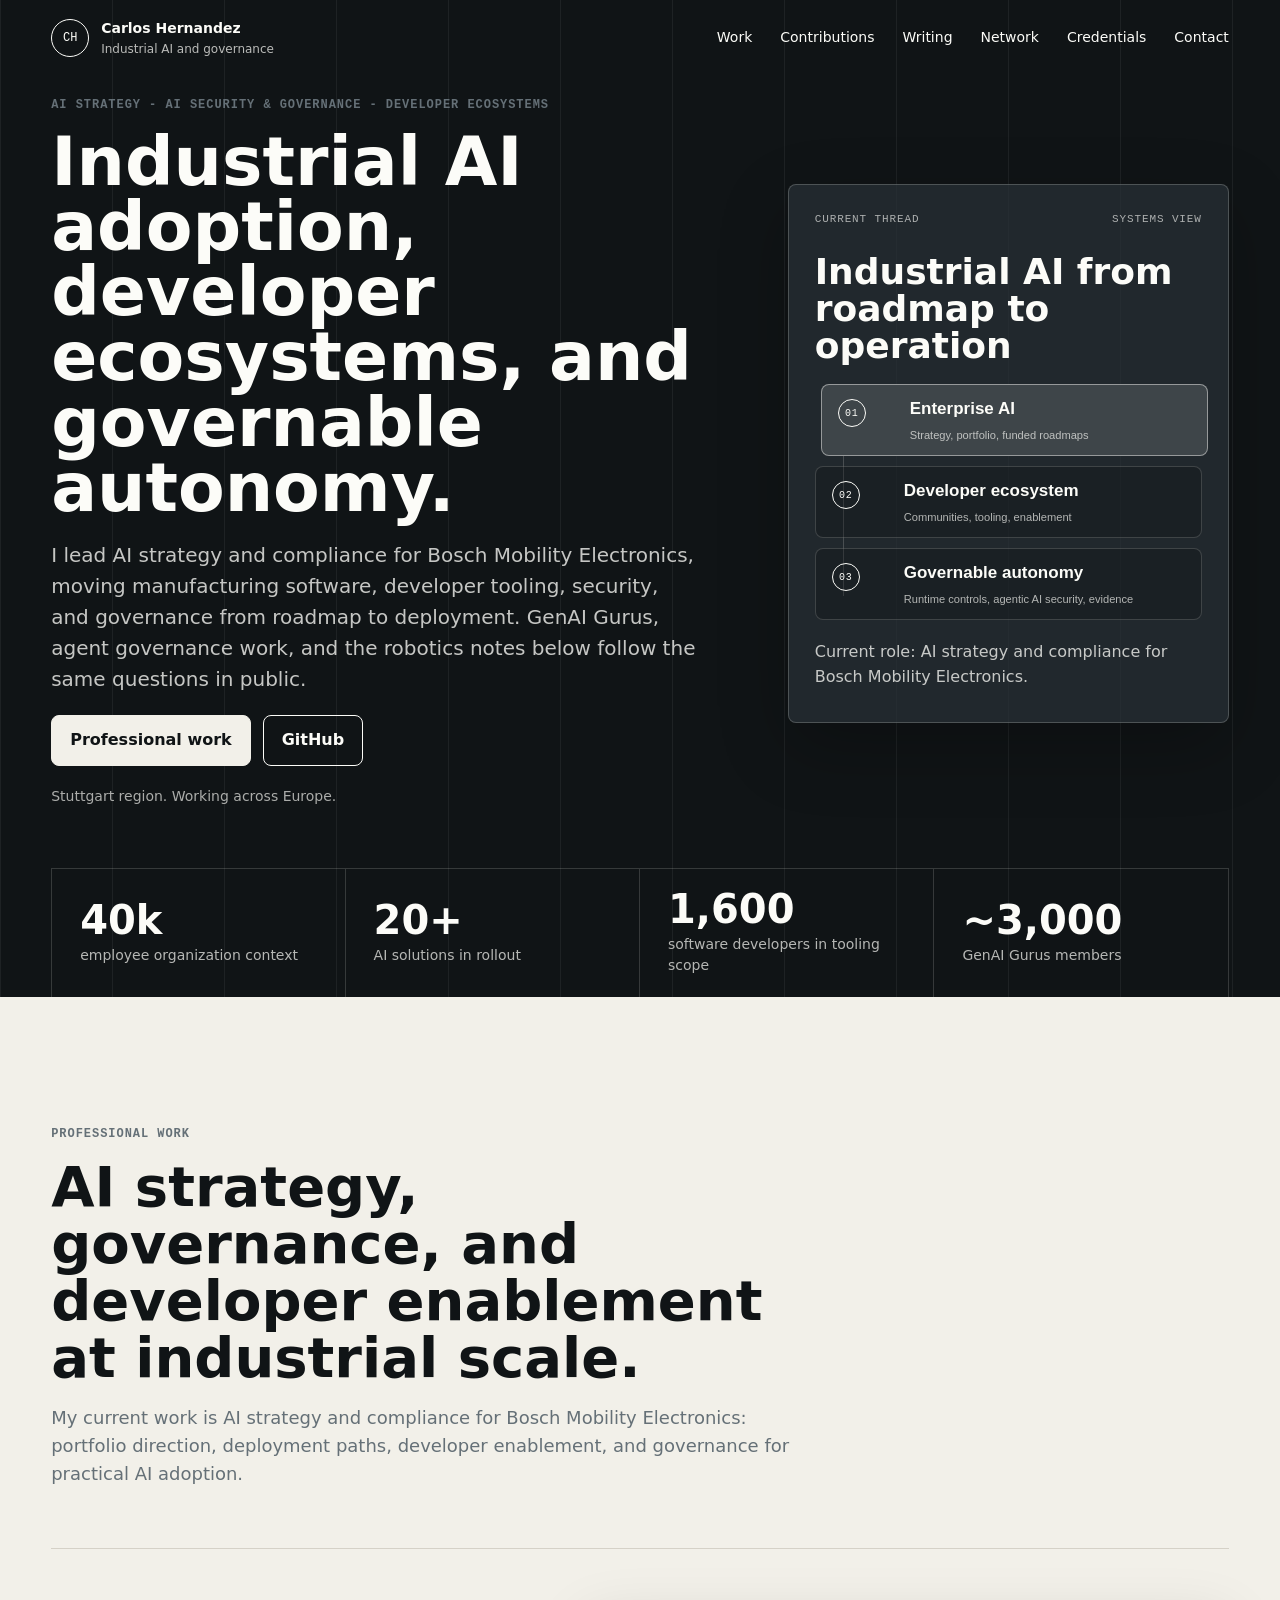
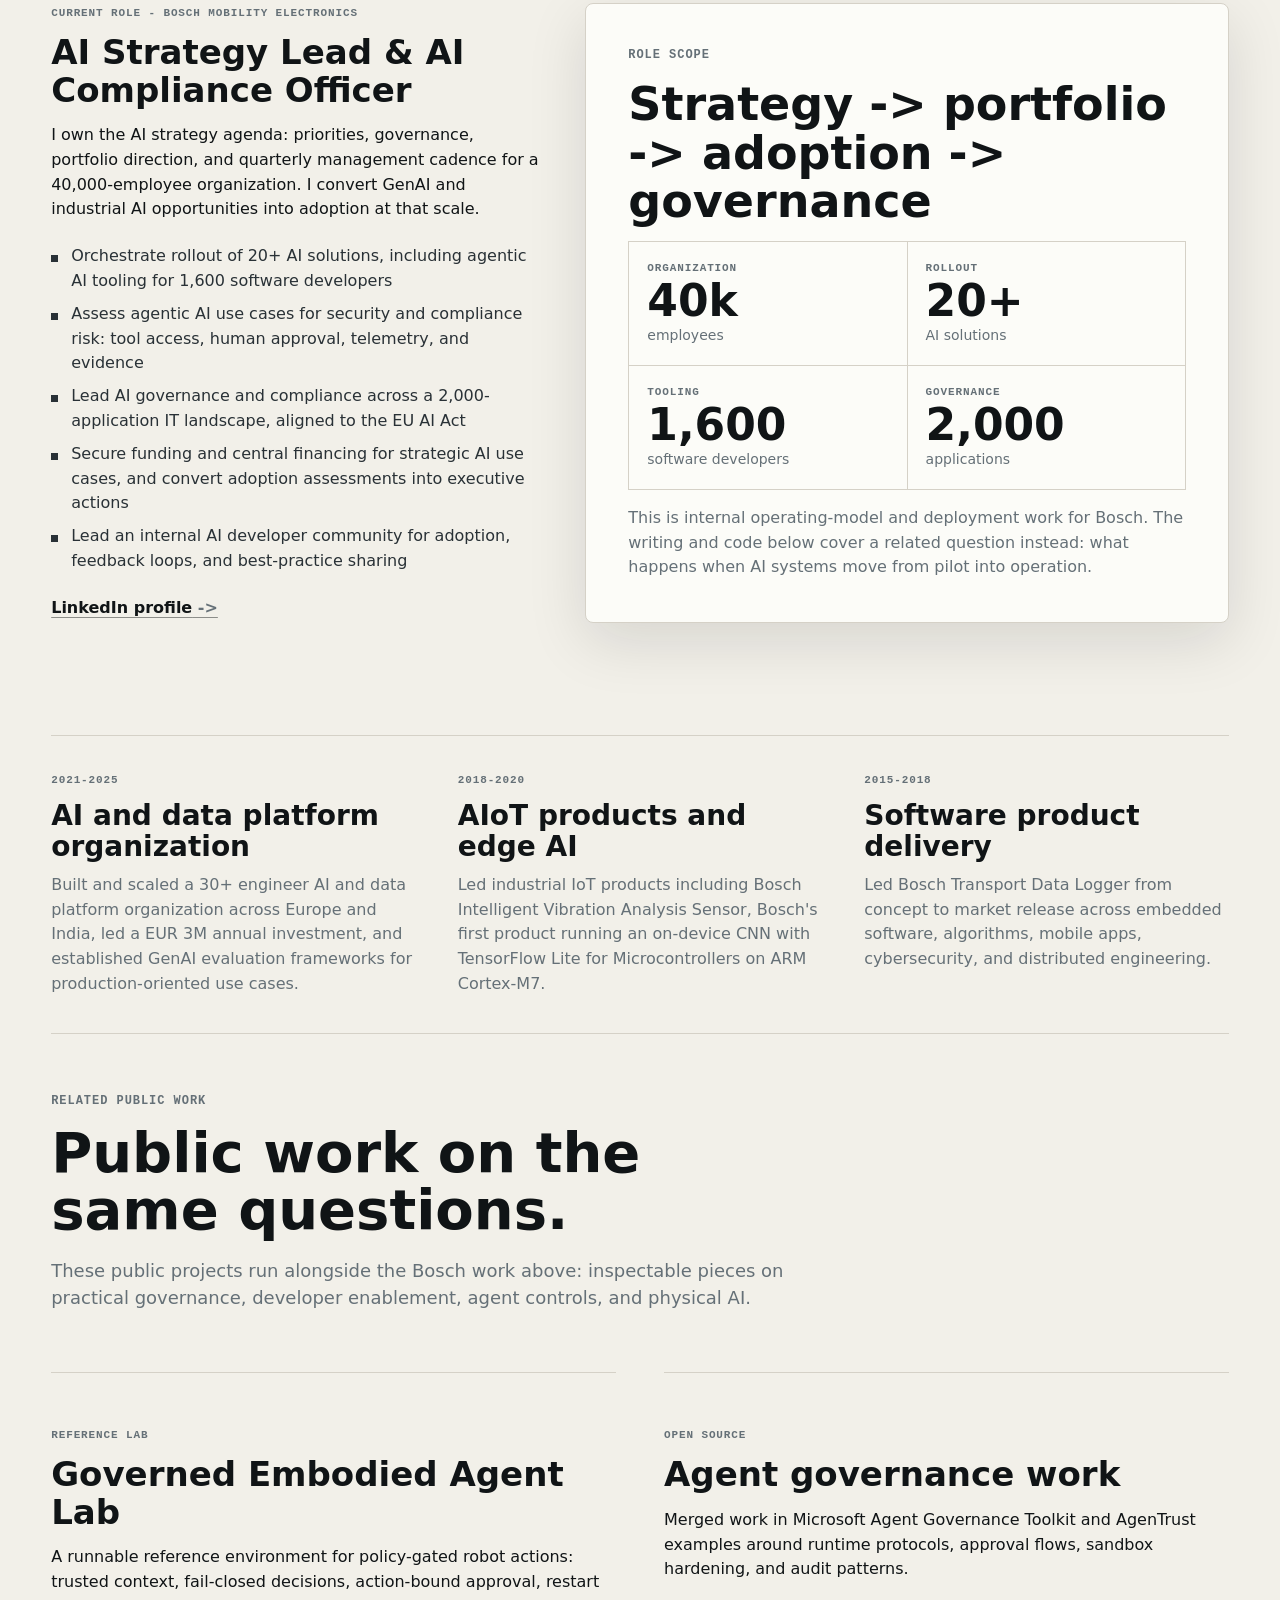
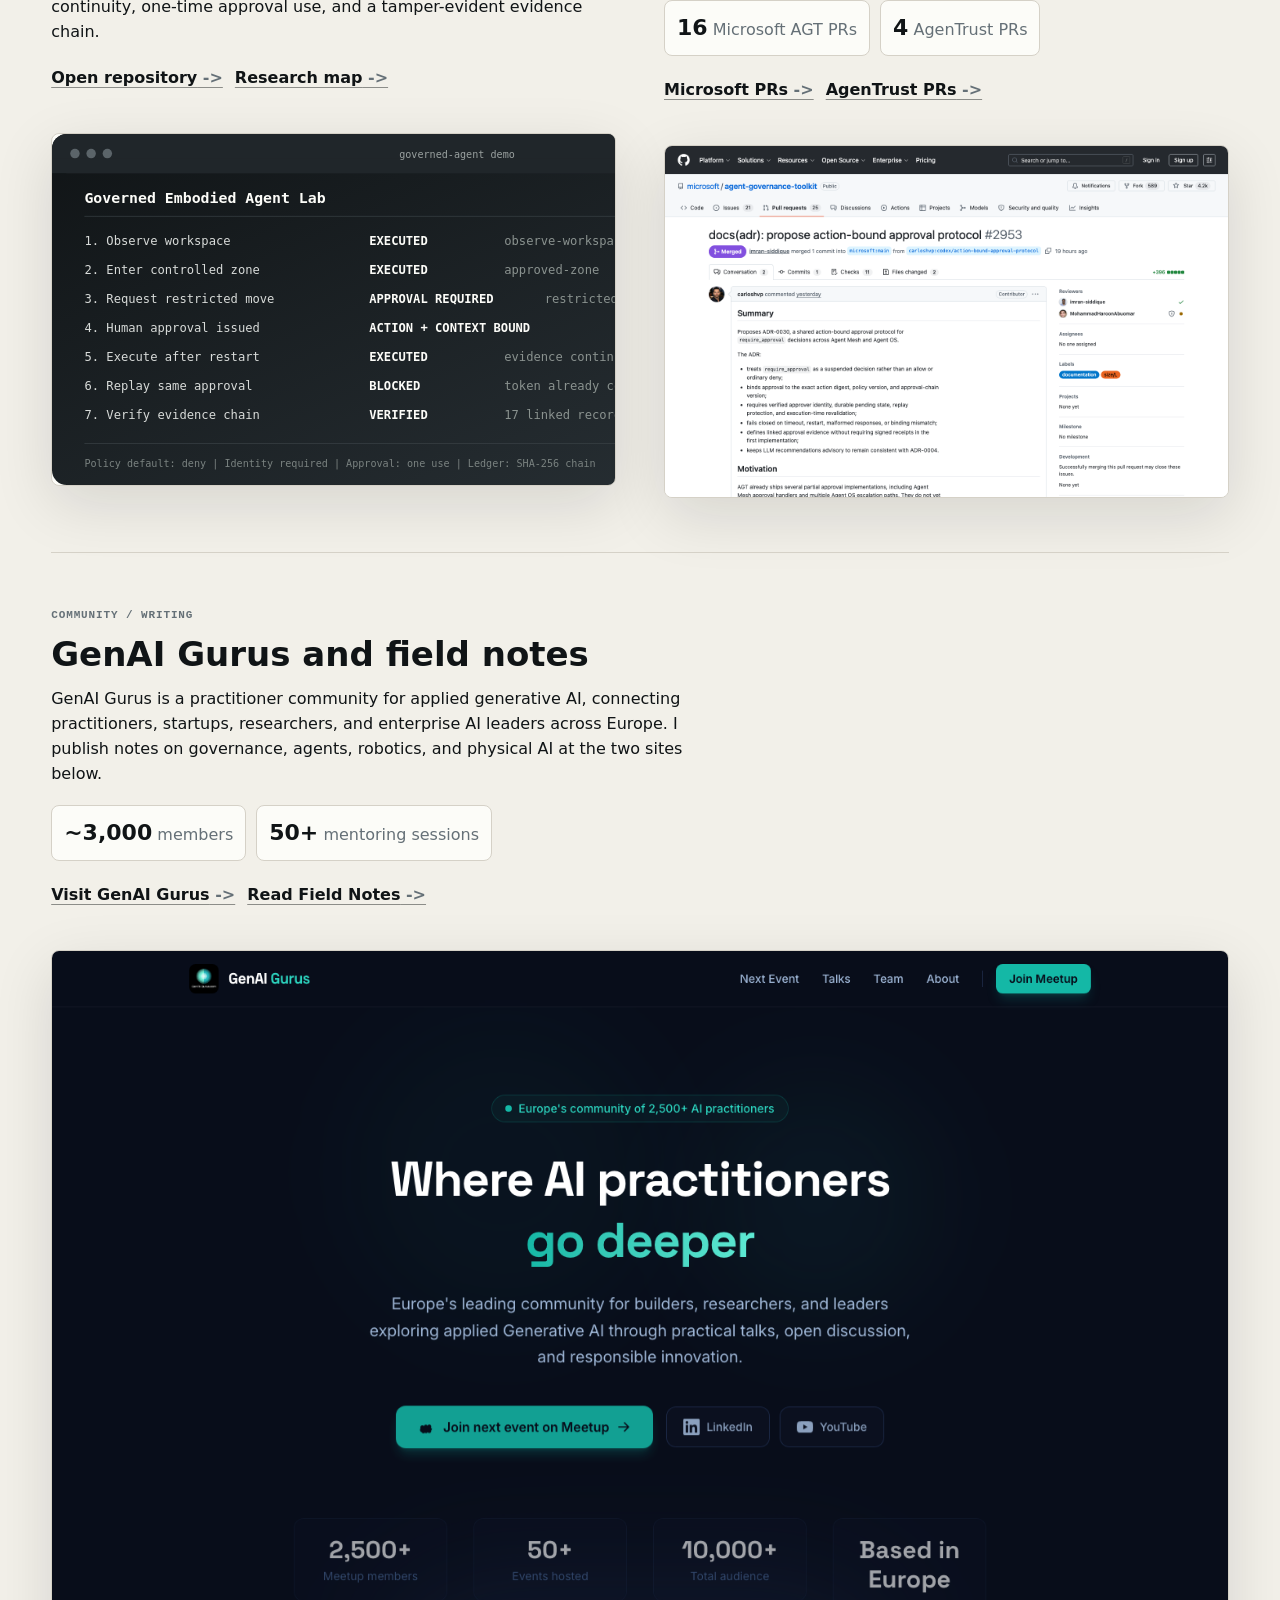
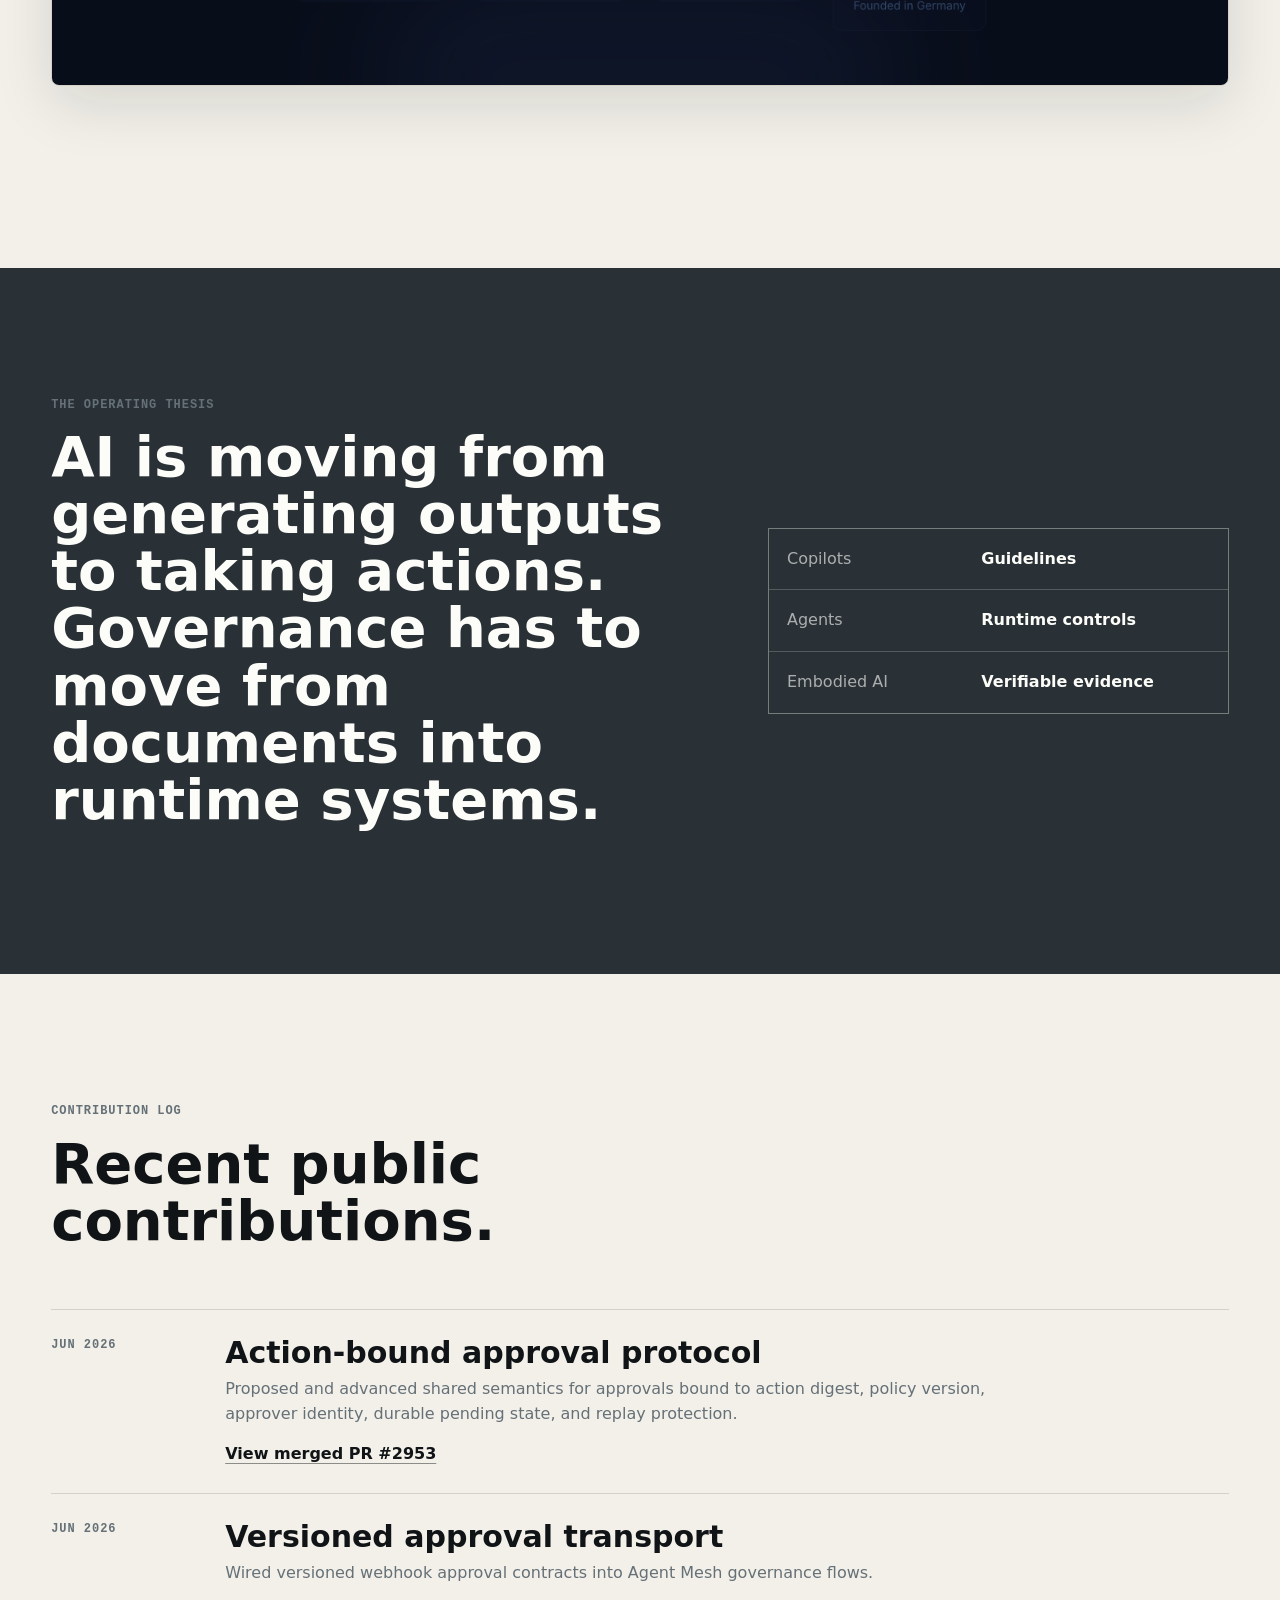
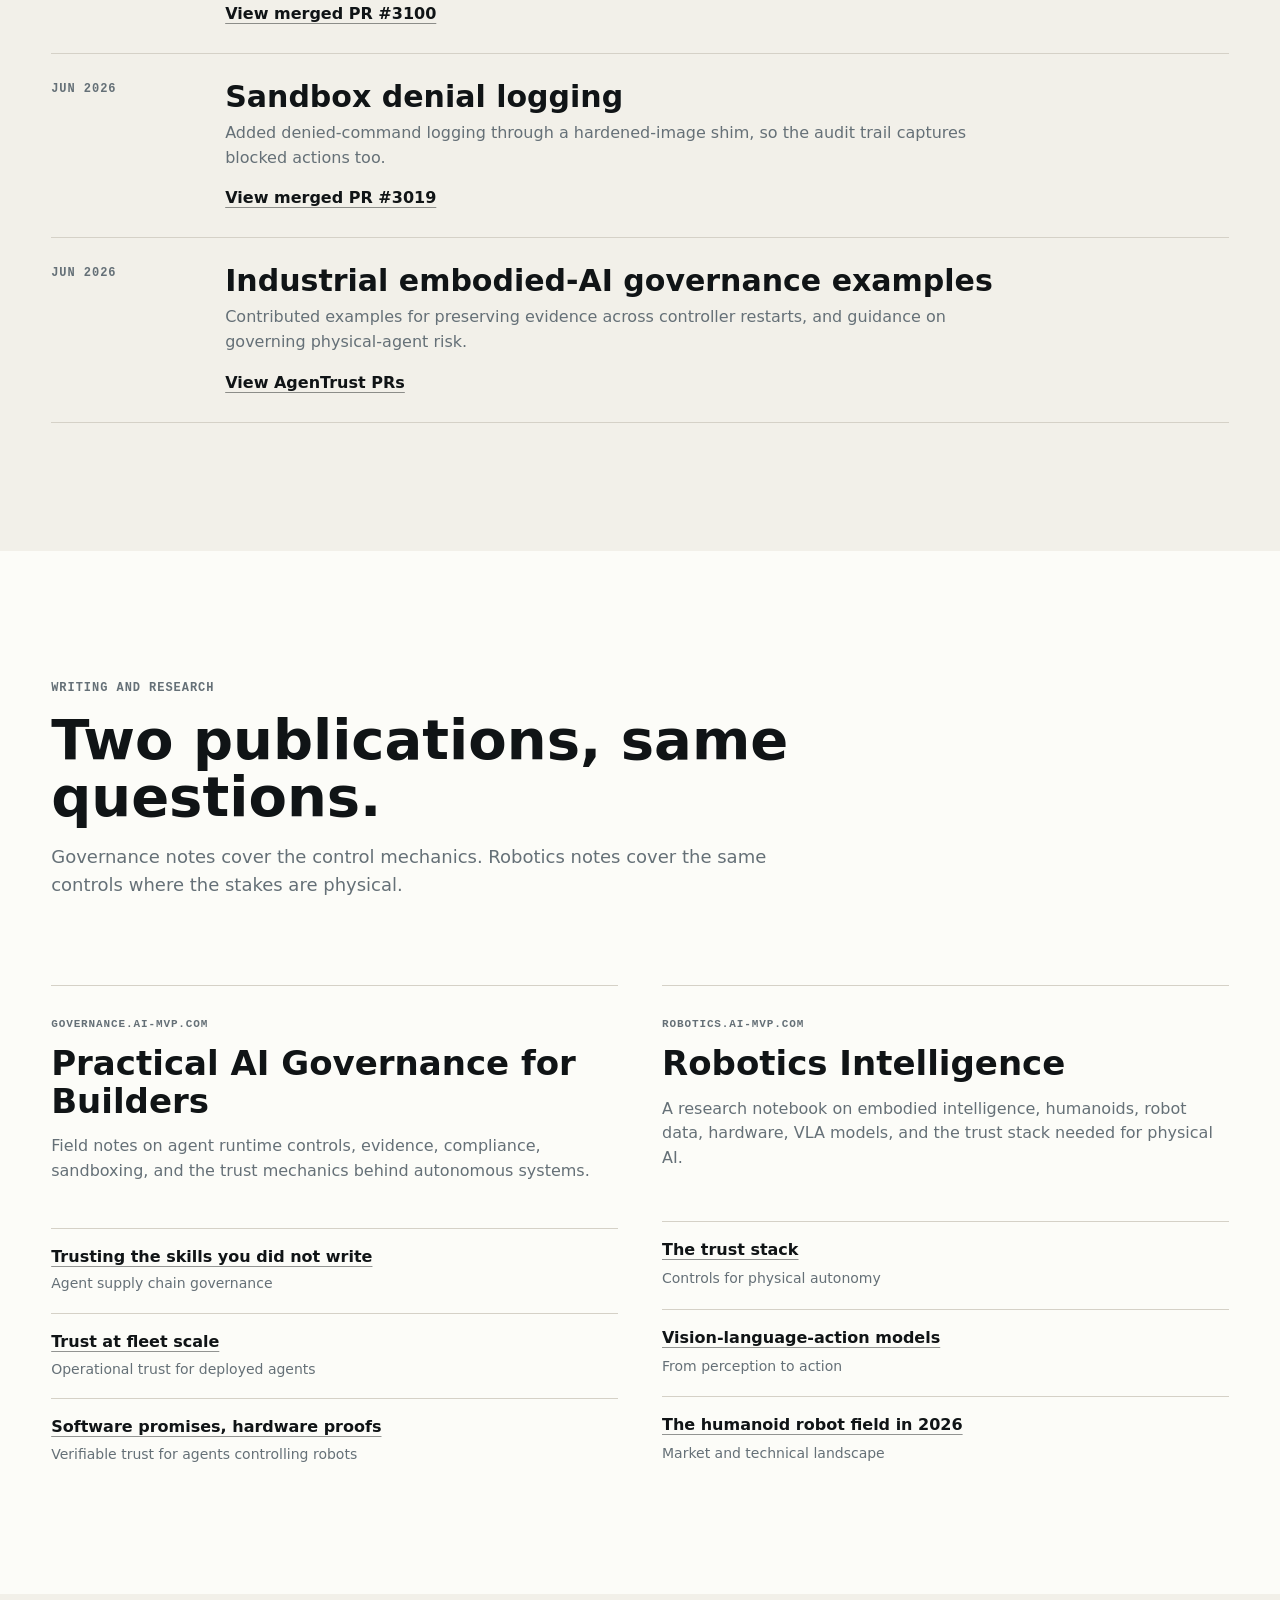
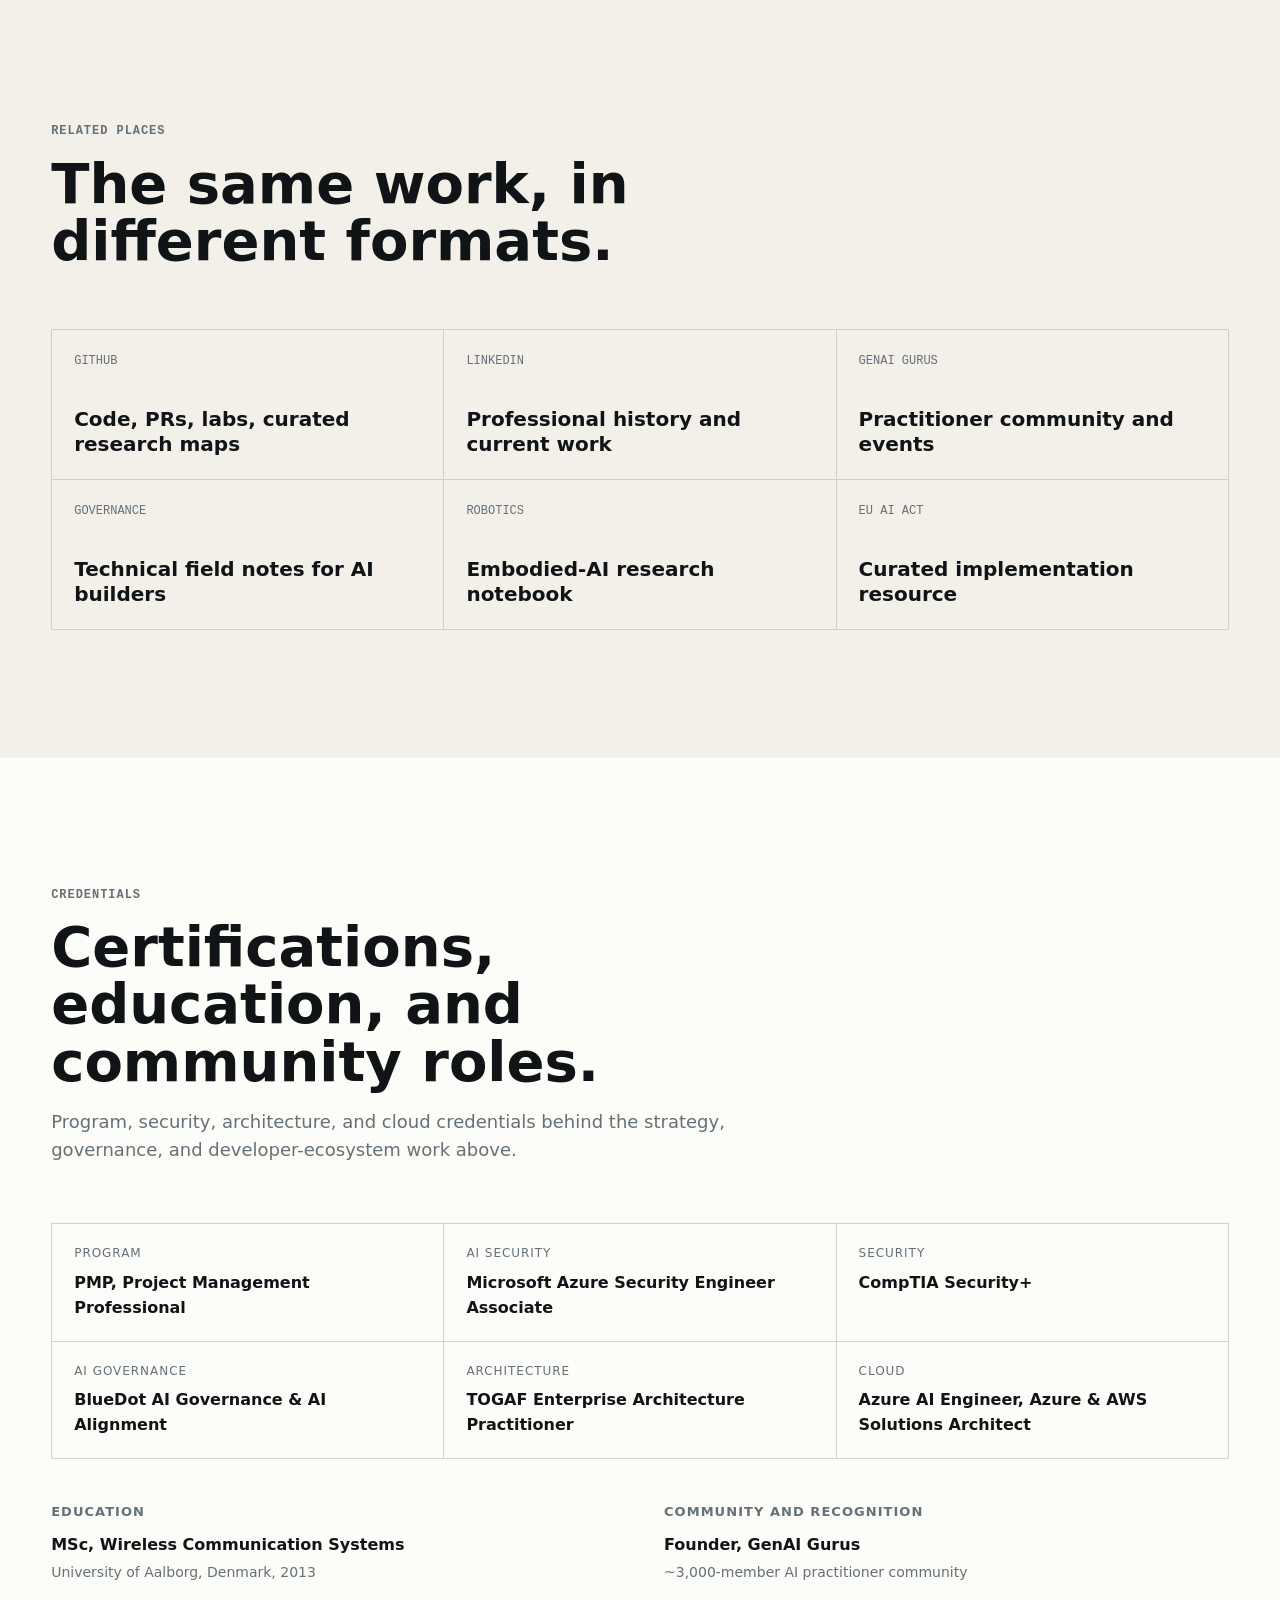
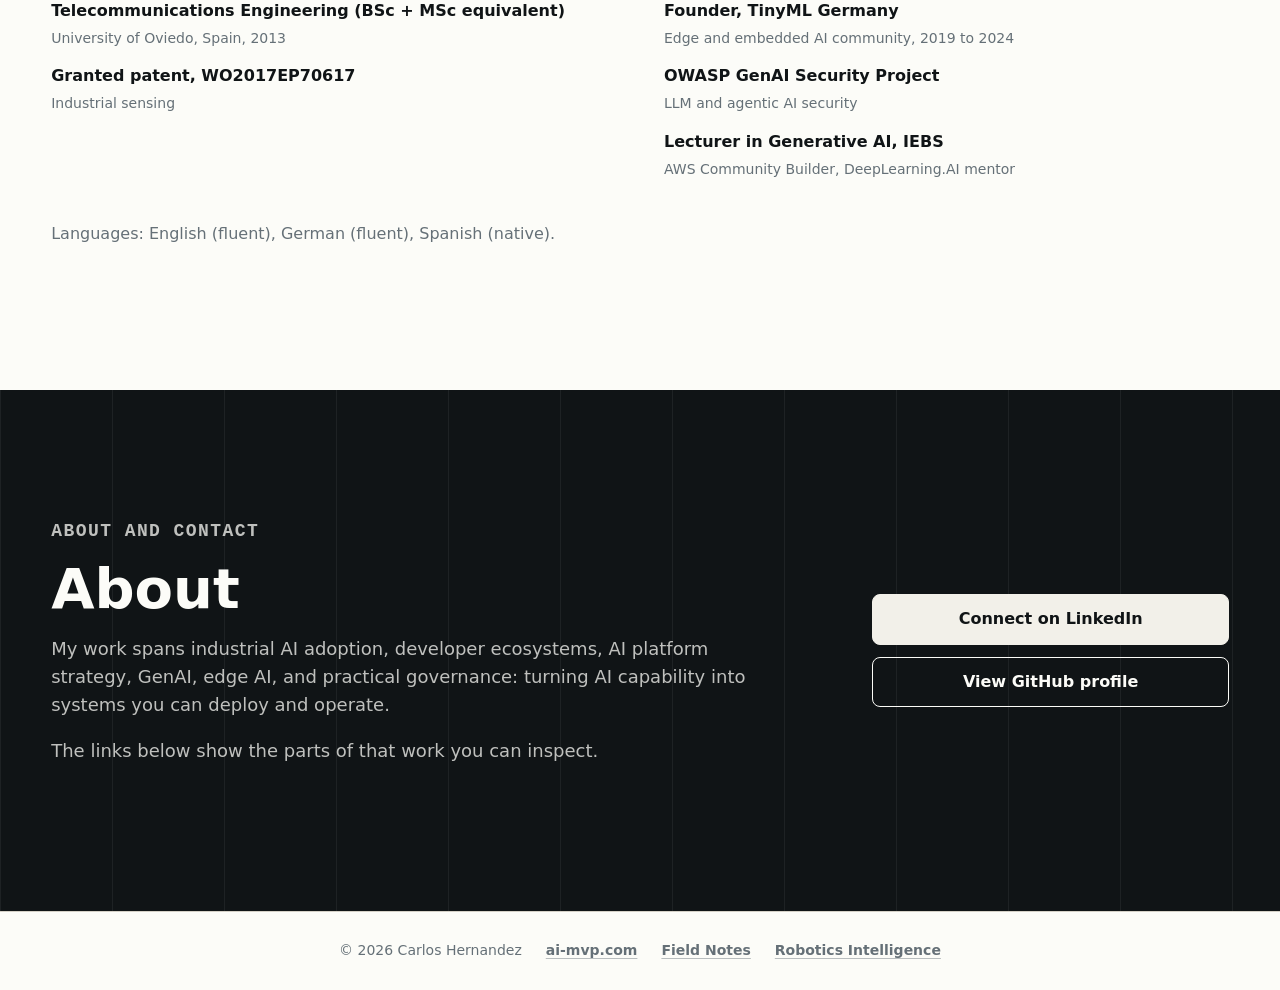
==== commit 2319657f: "Remove dead profile-assistant button, add OG card, enrich metadata The contact button pointed at a c" ====
--- a/index.html
+++ b/index.html
@@ -18,7 +18,9 @@
       content="AI strategy, AI security and governance, developer ecosystems, and industrial, edge, and embodied AI: professional work and public projects."
     />
     <meta property="og:url" content="https://ai-mvp.com/" />
-    <meta property="og:image" content="https://ai-mvp.com/assets/genai-gurus-homepage.png" />
+    <meta property="og:image" content="https://ai-mvp.com/assets/og-card.png" />
+    <meta property="og:image:width" content="1200" />
+    <meta property="og:image:height" content="630" />
     <meta name="twitter:card" content="summary_large_image" />
 
     <link rel="icon" href="favicon.svg" type="image/svg+xml" />
@@ -31,6 +33,16 @@
         "@type": "Person",
         "name": "Carlos Hernandez",
         "url": "https://ai-mvp.com/",
+        "jobTitle": "AI Strategy Lead & AI Compliance Officer",
+        "worksFor": {
+          "@type": "Organization",
+          "name": "Bosch Mobility Electronics"
+        },
+        "alumniOf": [
+          { "@type": "CollegeOrUniversity", "name": "Aalborg University" },
+          { "@type": "CollegeOrUniversity", "name": "University of Oviedo" }
+        ],
+        "knowsLanguage": ["en", "de", "es"],
         "sameAs": [
           "https://www.linkedin.com/in/carloshvp",
           "https://github.com/carloshvp",
@@ -274,6 +286,8 @@
               </div>
               <img
                 class="inline-evidence"
+                loading="lazy"
+                decoding="async"
                 src="assets/governed-demo.svg"
                 alt="Demo run for the Governed Embodied Agent Lab showing approval, restart, replay blocking, and evidence verification"
               />
@@ -298,6 +312,8 @@
               </div>
               <img
                 class="inline-evidence"
+                loading="lazy"
+                decoding="async"
                 src="assets/microsoft-agent-governance-action-bound-approval.png"
                 alt="Merged Microsoft Agent Governance Toolkit pull request for an action-bound approval protocol"
               />
@@ -326,6 +342,8 @@
               </div>
               <img
                 class="inline-evidence"
+                loading="lazy"
+                decoding="async"
                 src="assets/genai-gurus-homepage.png"
                 alt="GenAI Gurus homepage showing the community positioning and public metrics"
               />
@@ -577,7 +595,6 @@
           <div class="contact-actions">
             <a class="button primary" href="https://www.linkedin.com/in/carloshvp">Connect on LinkedIn</a>
             <a class="button secondary" href="https://github.com/carloshvp">View GitHub profile</a>
-            <a class="button secondary" href="chat/">Profile assistant</a>
           </div>
         </div>
       </section>
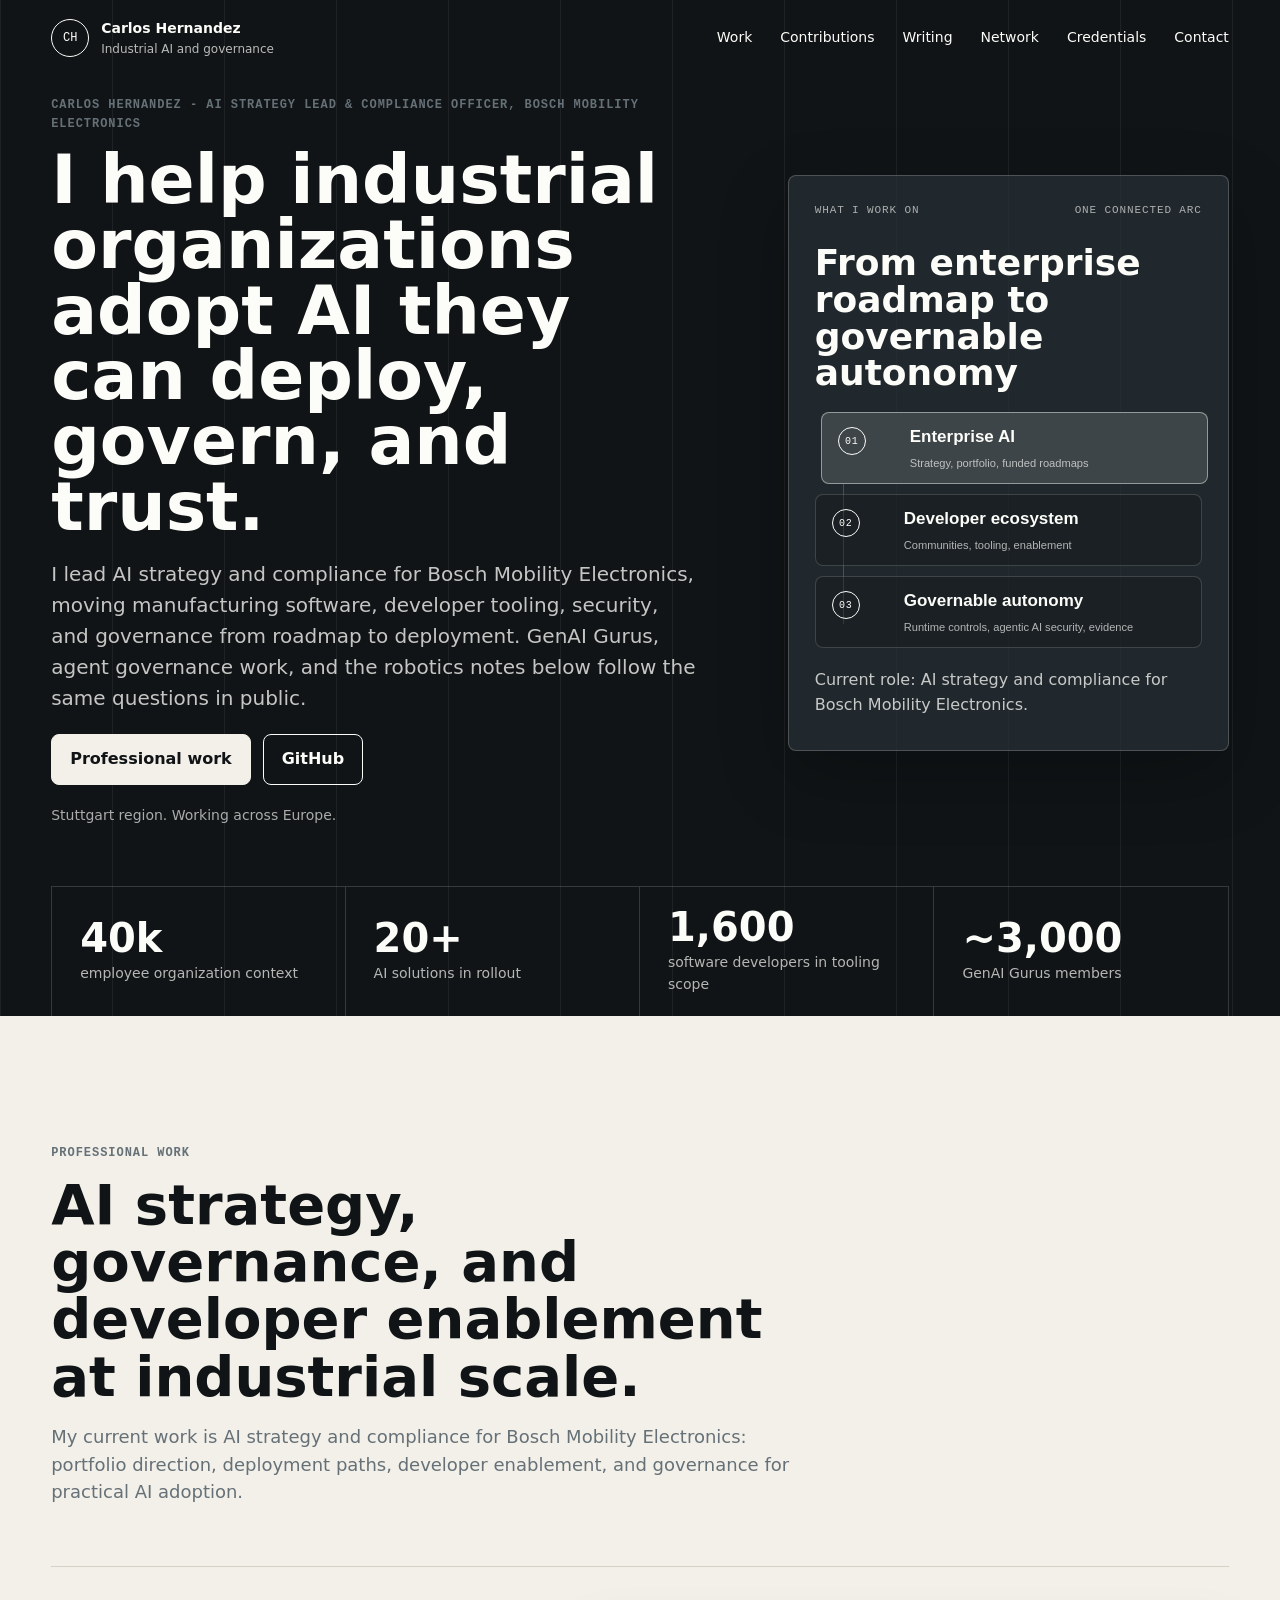
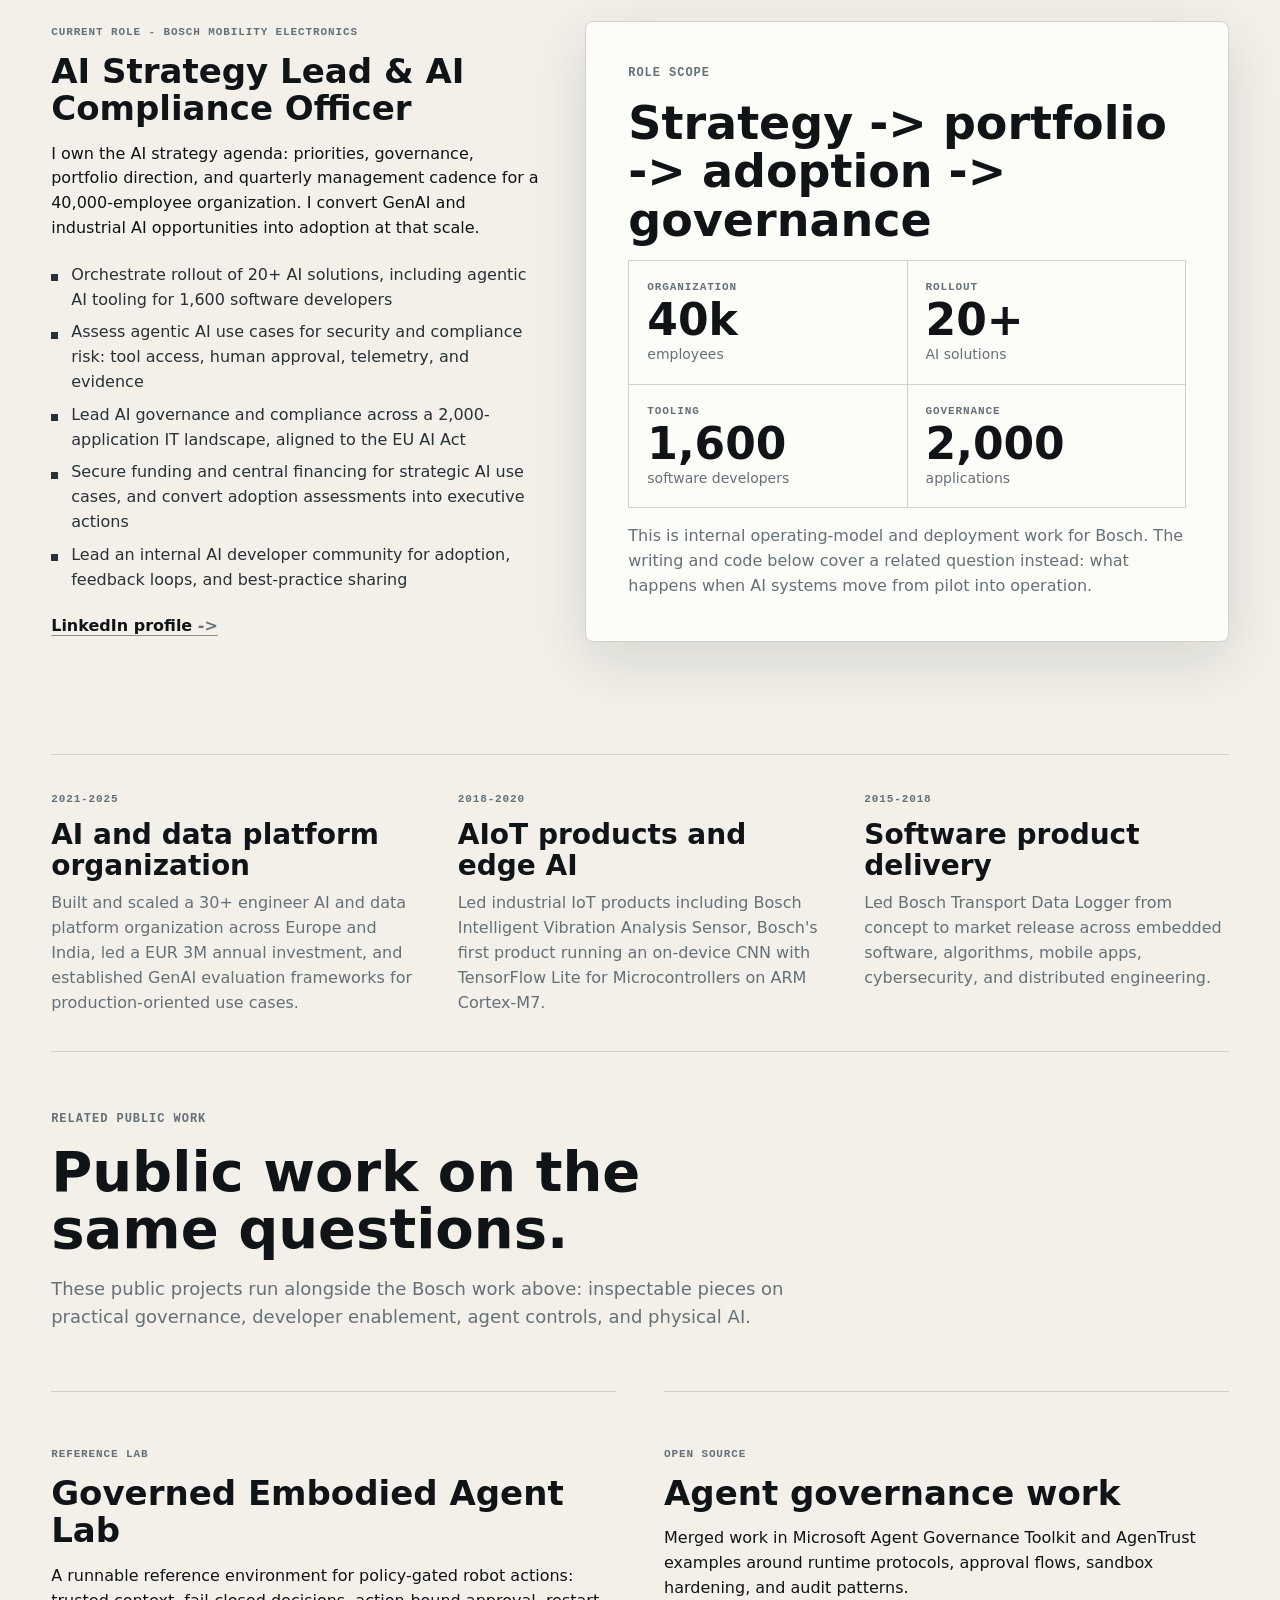
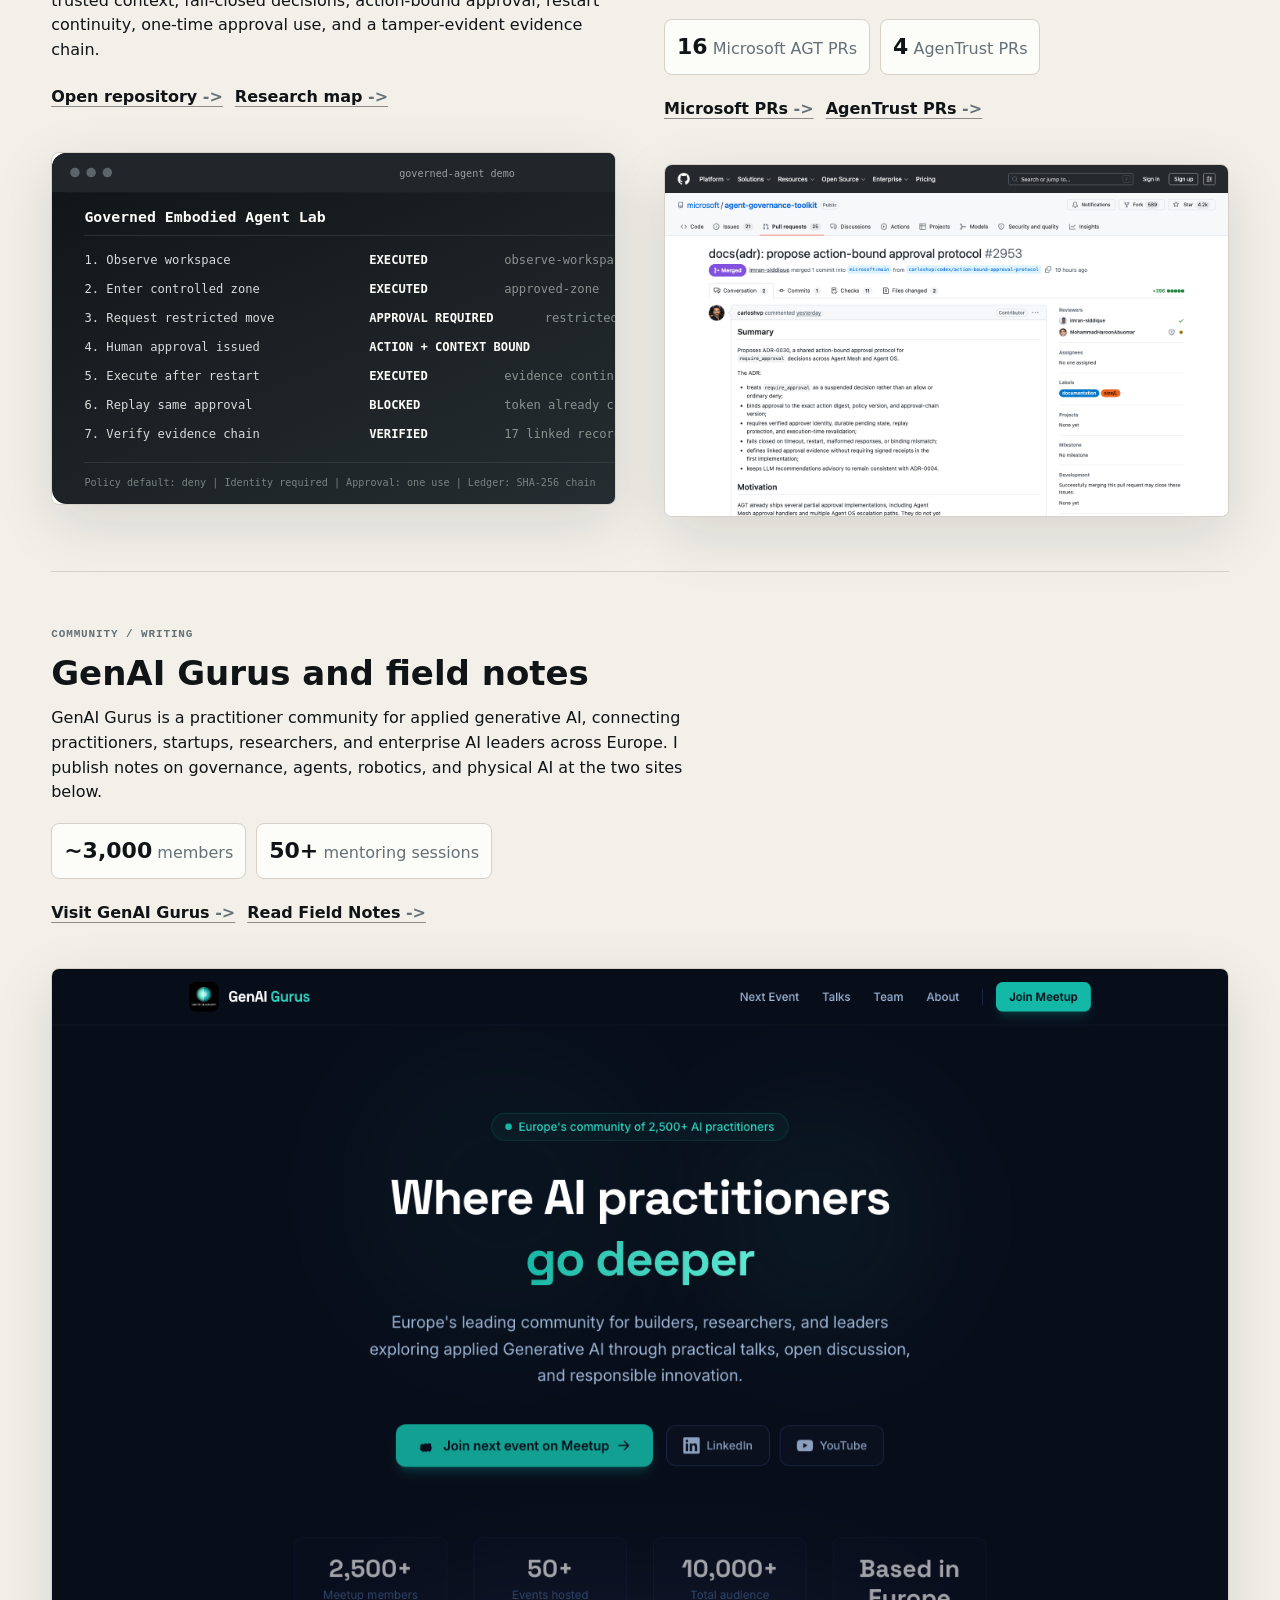
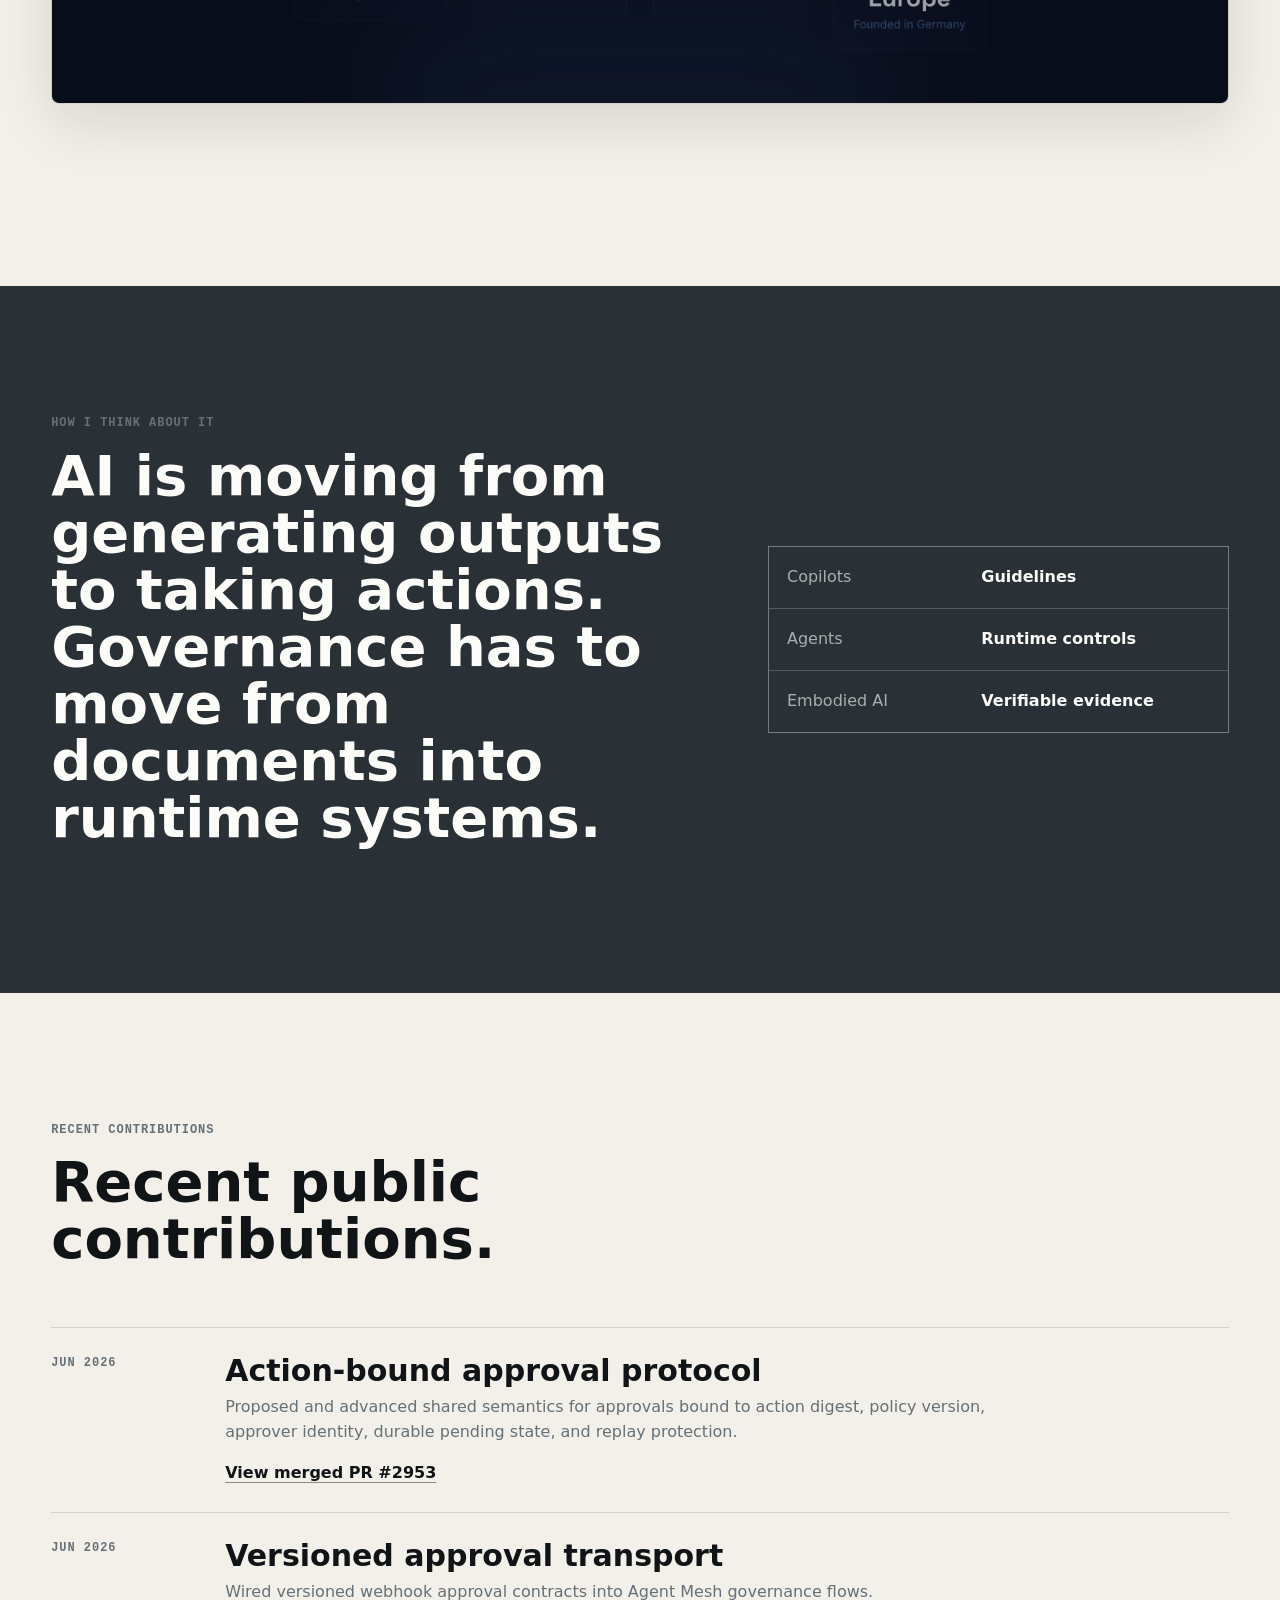
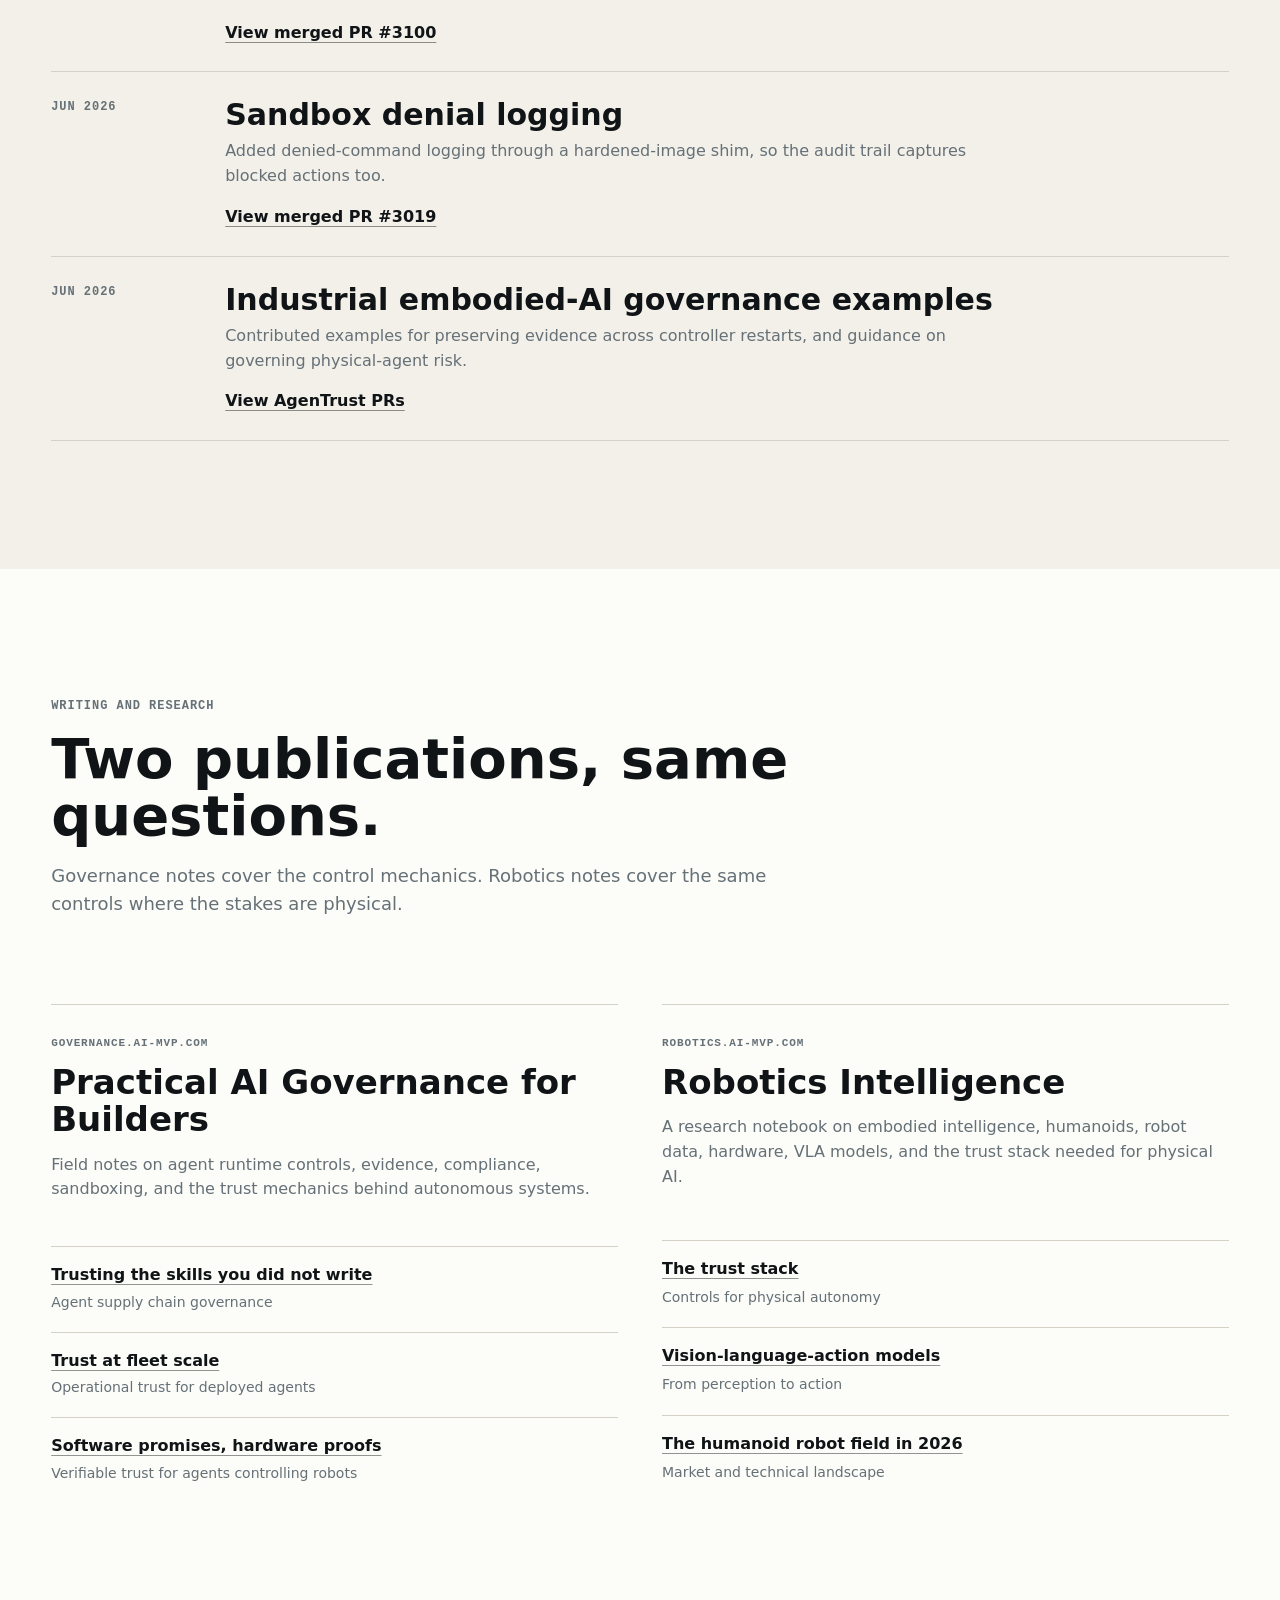
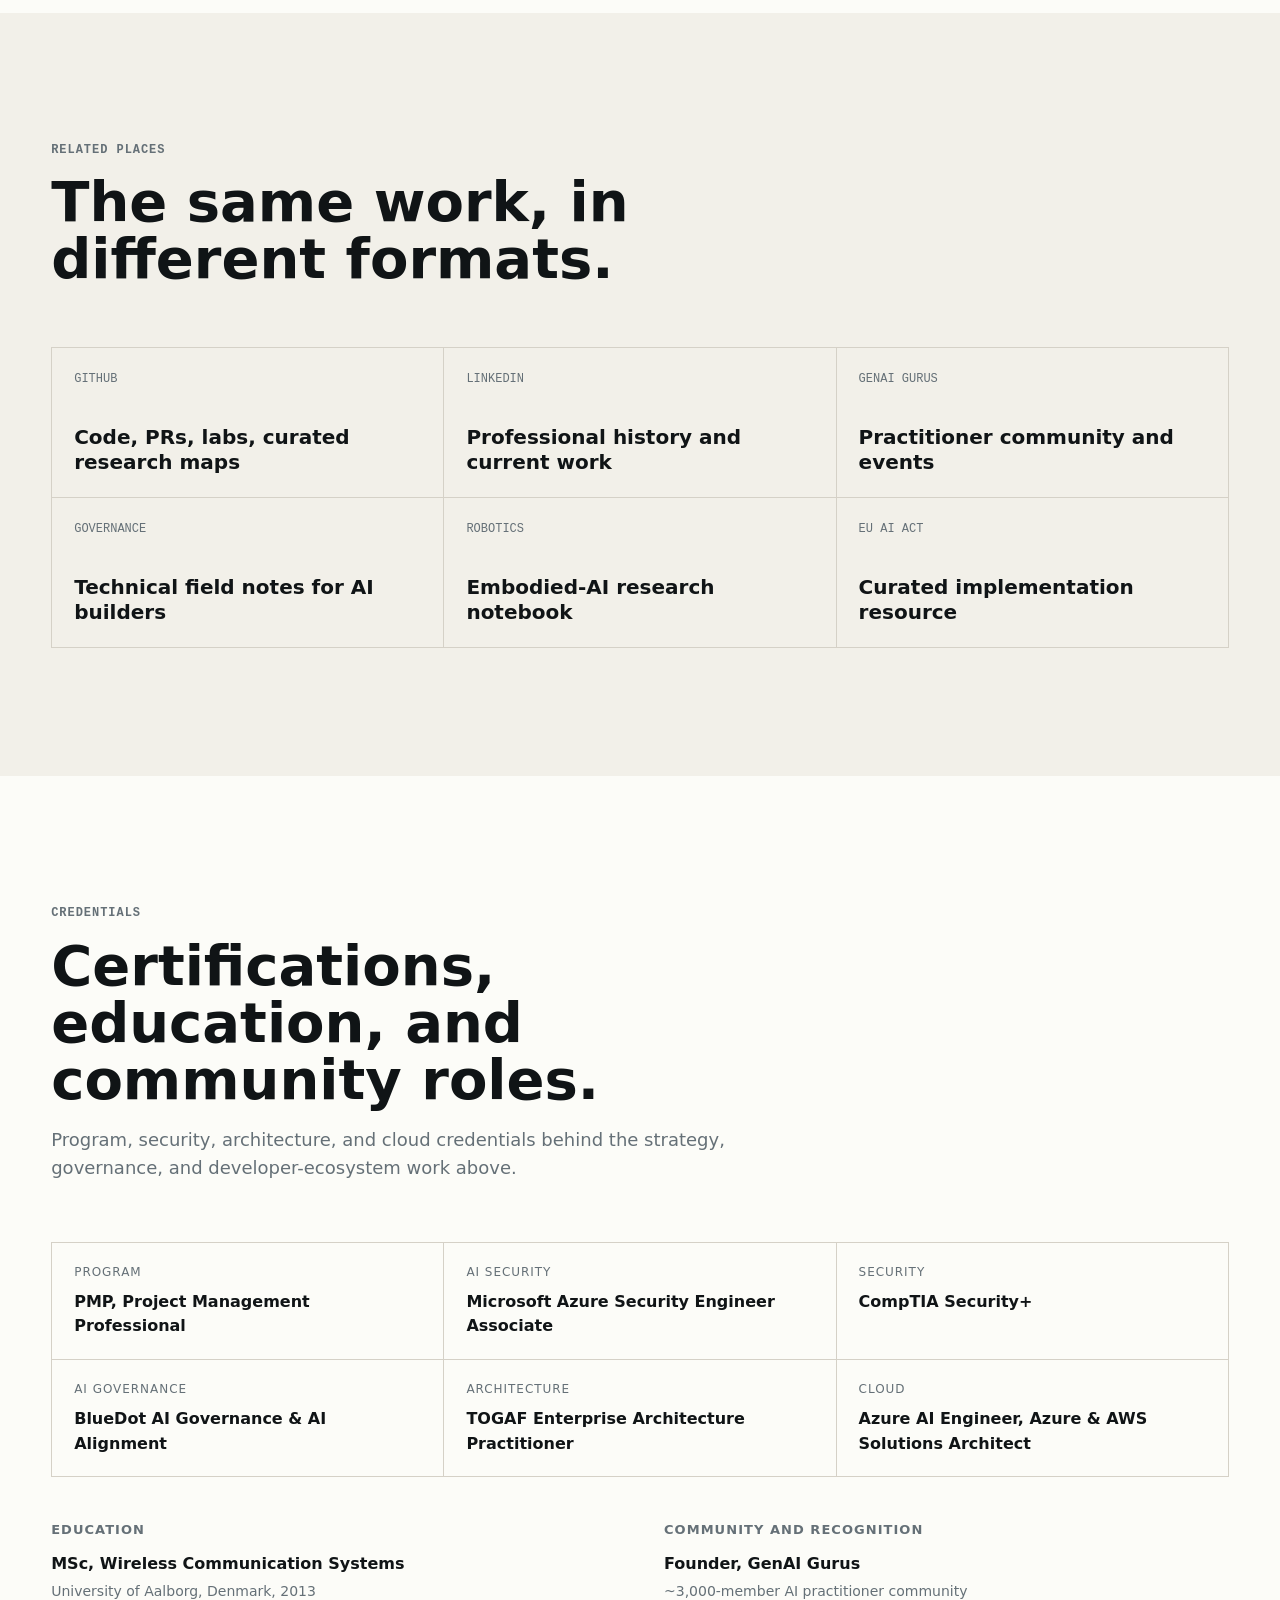
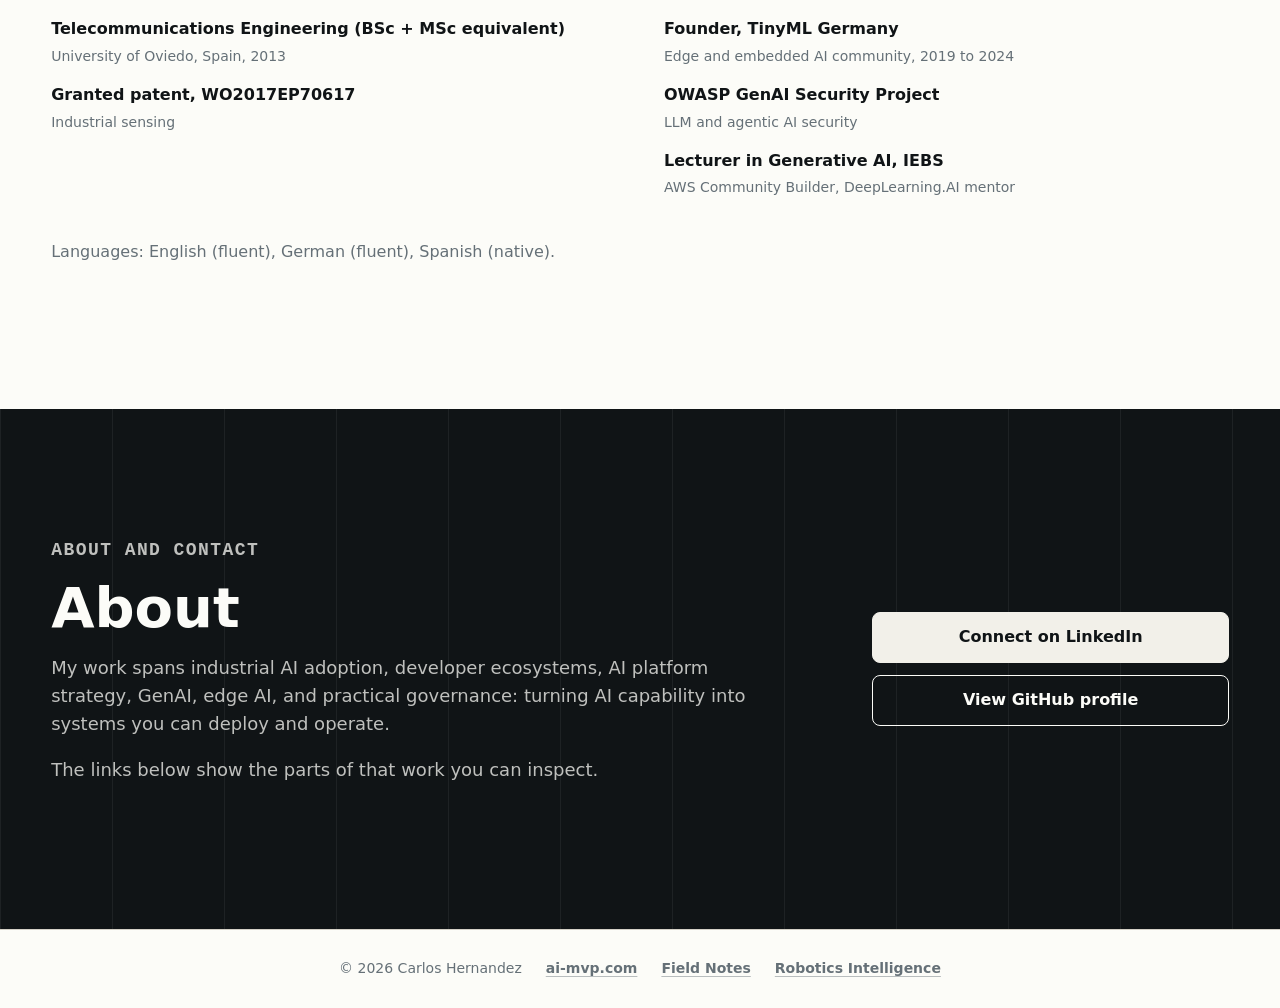
==== commit c26e5da6: "Reframe homepage as personal landing page, not product page Lead the hero in first person (name and " ====
--- a/index.html
+++ b/index.html
@@ -96,8 +96,8 @@
       <section class="hero section-dark" id="top" aria-labelledby="hero-title">
         <div class="section-inner hero-grid">
           <div class="hero-copy">
-            <p class="eyebrow">AI strategy - AI security &amp; governance - developer ecosystems</p>
-            <h1 id="hero-title">Industrial AI adoption, developer ecosystems, and governable autonomy.</h1>
+            <p class="eyebrow">Carlos Hernandez - AI Strategy Lead &amp; Compliance Officer, Bosch Mobility Electronics</p>
+            <h1 id="hero-title">I help industrial organizations adopt AI they can deploy, govern, and trust.</h1>
             <p class="hero-lede">
               I lead AI strategy and compliance for Bosch Mobility Electronics, moving manufacturing
               software, developer tooling, security, and governance from roadmap to deployment.
@@ -117,10 +117,10 @@
 
           <aside class="trace-panel" aria-labelledby="trace-title">
             <div class="panel-label">
-              <span>Current thread</span>
-              <span>systems view</span>
-            </div>
-            <h2 id="trace-title">Industrial AI from roadmap to operation</h2>
+              <span>What I work on</span>
+              <span>one connected arc</span>
+            </div>
+            <h2 id="trace-title">From enterprise roadmap to governable autonomy</h2>
 
             <div class="trace" data-trace>
               <button class="trace-step is-active" type="button" data-step="enterprise">
@@ -146,7 +146,7 @@
           </aside>
         </div>
 
-        <div class="proof-strip" aria-label="Public signals">
+        <div class="proof-strip" aria-label="Career and community at a glance">
           <a href="https://www.linkedin.com/in/carloshvp">
             <strong>40k</strong>
             <span>employee organization context</span>
@@ -355,7 +355,7 @@
       <section class="section section-ink" aria-labelledby="thesis-title">
         <div class="section-inner thesis-grid">
           <div>
-            <p class="eyebrow">The operating thesis</p>
+            <p class="eyebrow">How I think about it</p>
             <h2 id="thesis-title">
               AI is moving from generating outputs to taking actions. Governance has to move from
               documents into runtime systems.
@@ -381,7 +381,7 @@
       <section class="section section-paper" id="evidence" aria-labelledby="evidence-title">
         <div class="section-inner">
           <div class="section-heading">
-            <p class="eyebrow">Contribution log</p>
+            <p class="eyebrow">Recent contributions</p>
             <h2 id="evidence-title">Recent public contributions.</h2>
           </div>
 
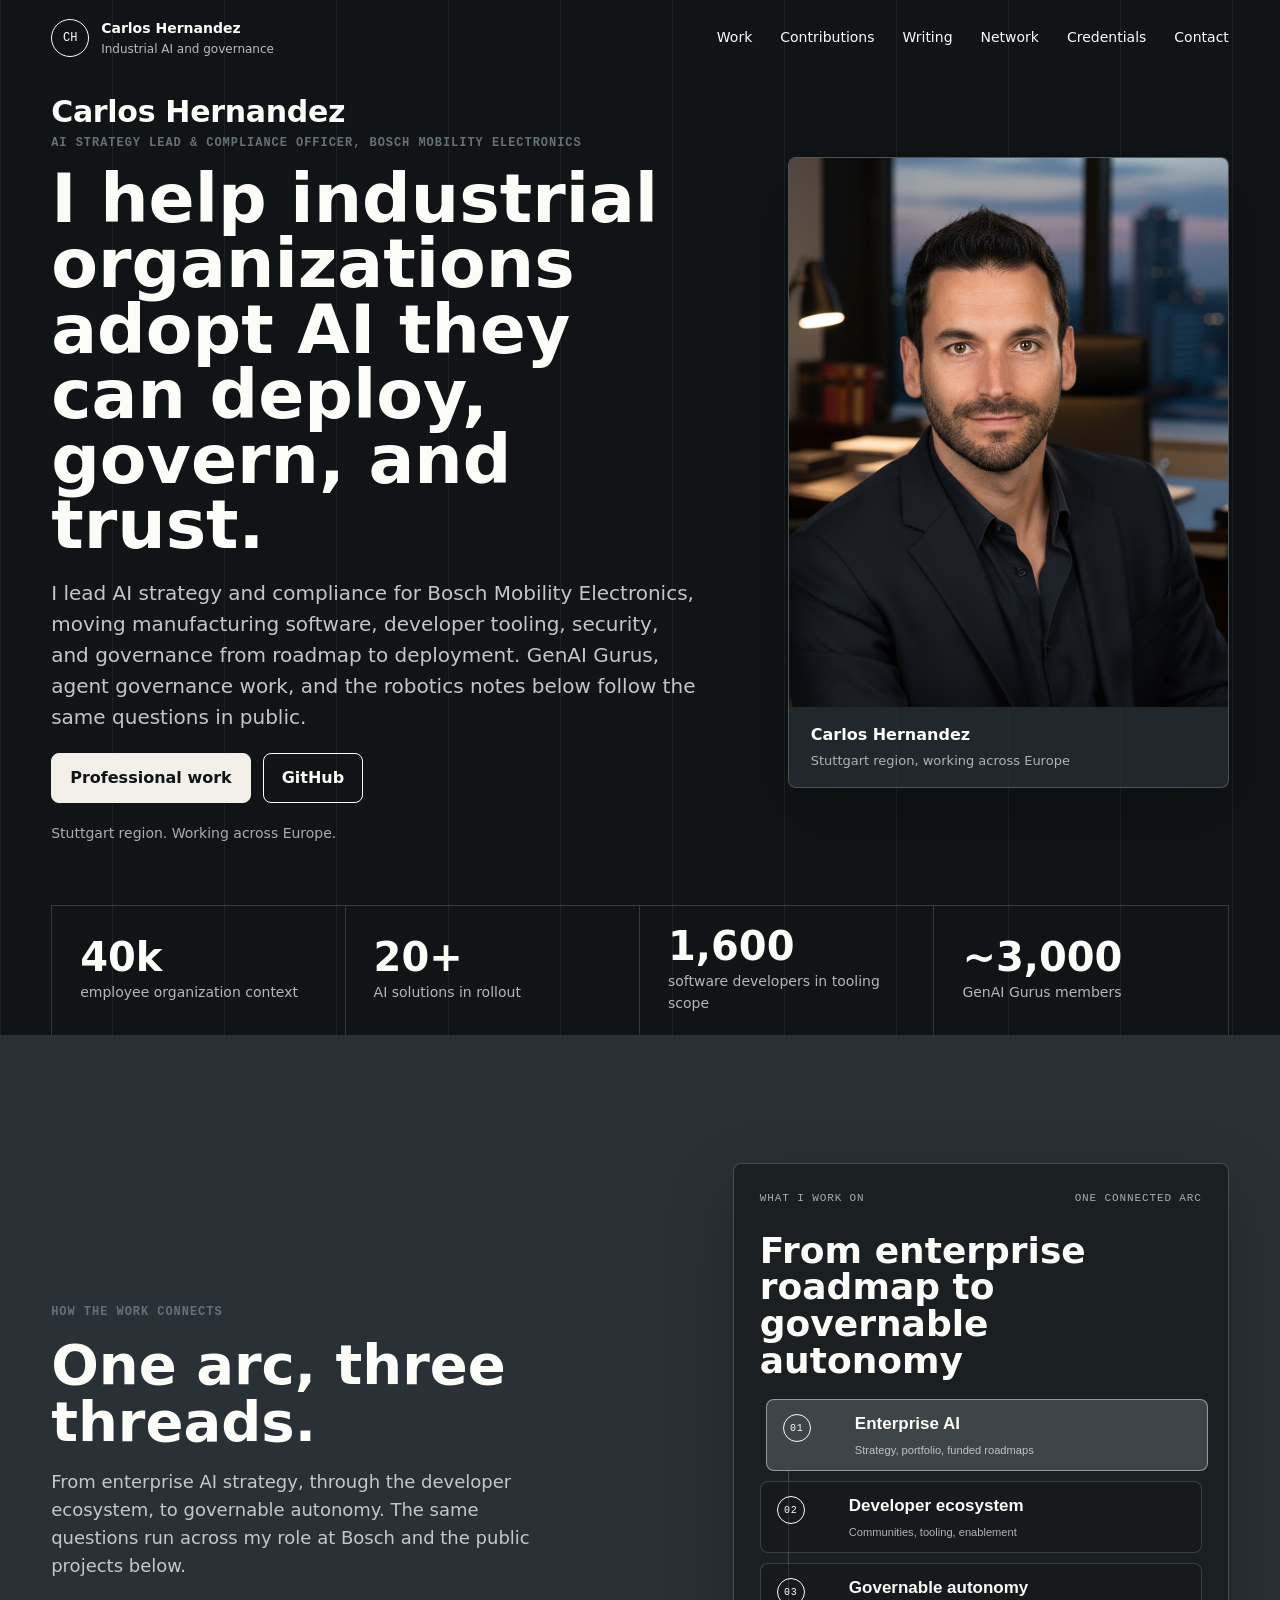
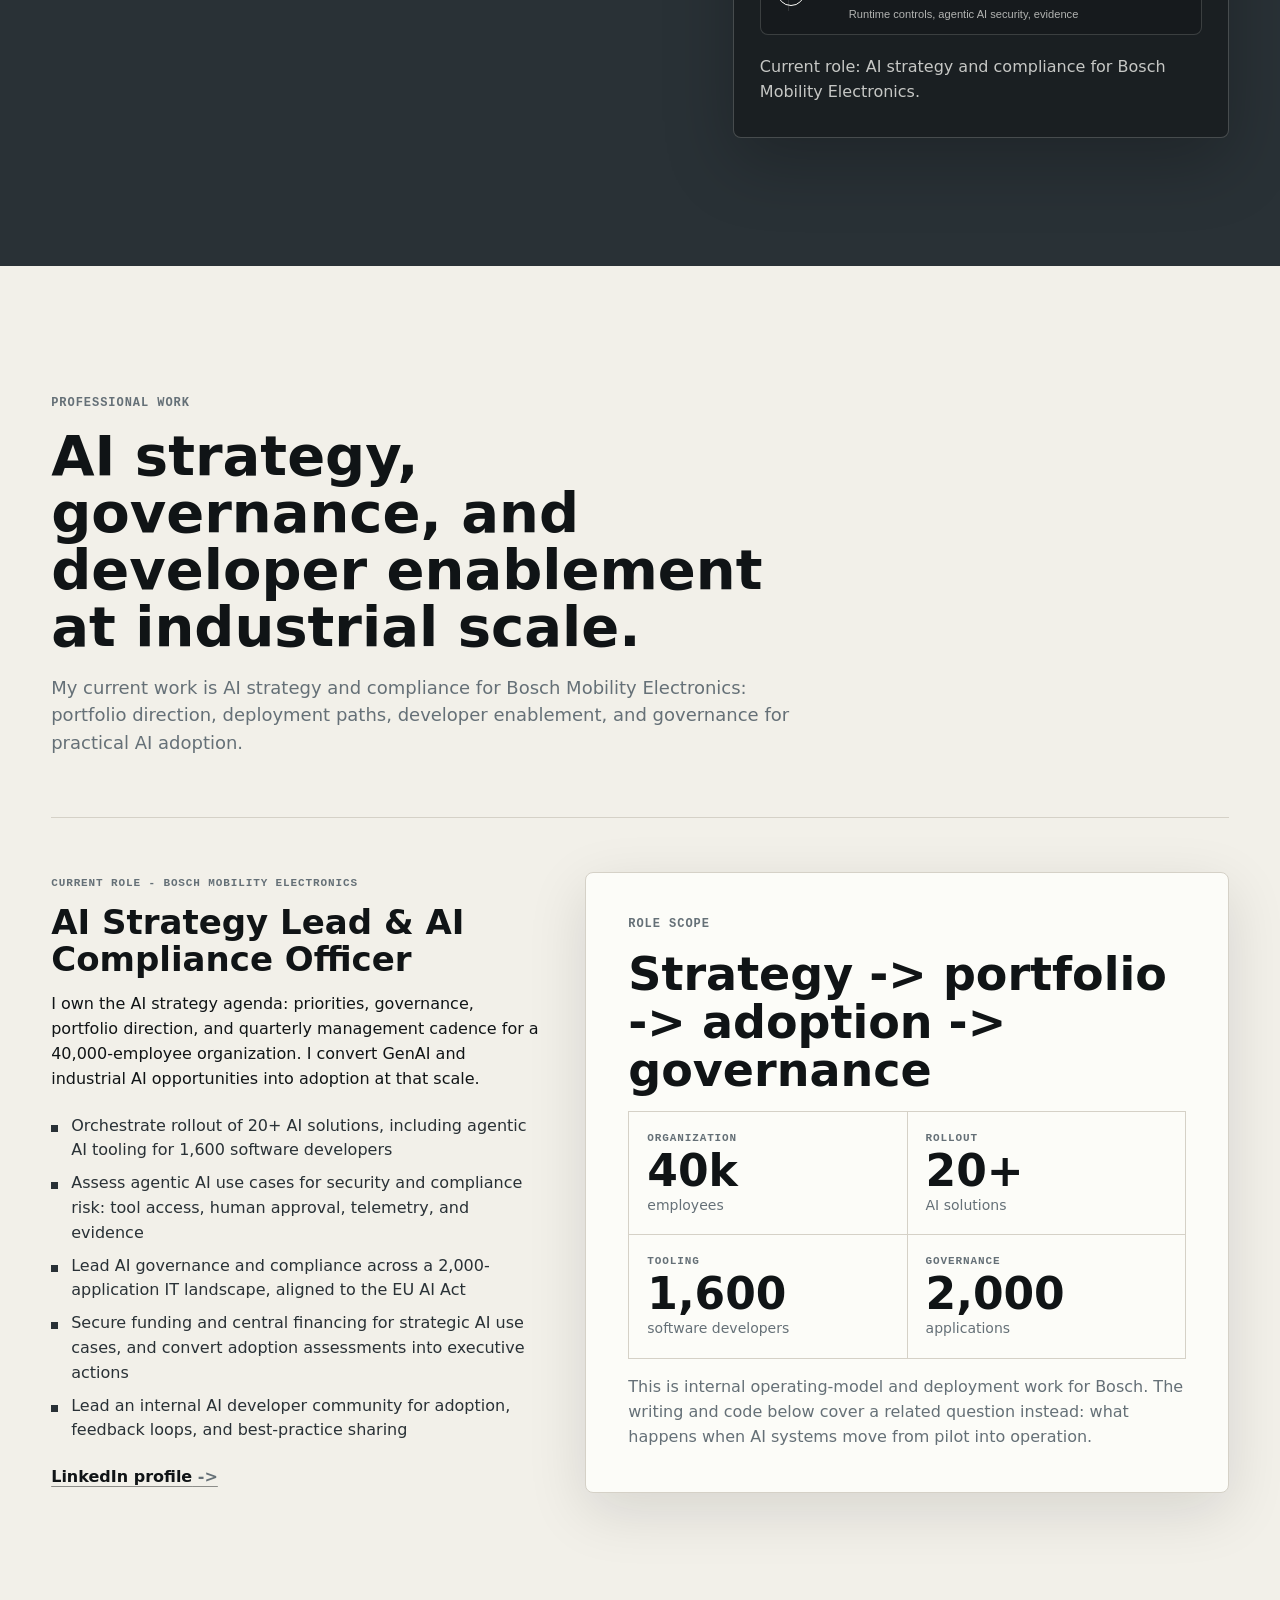
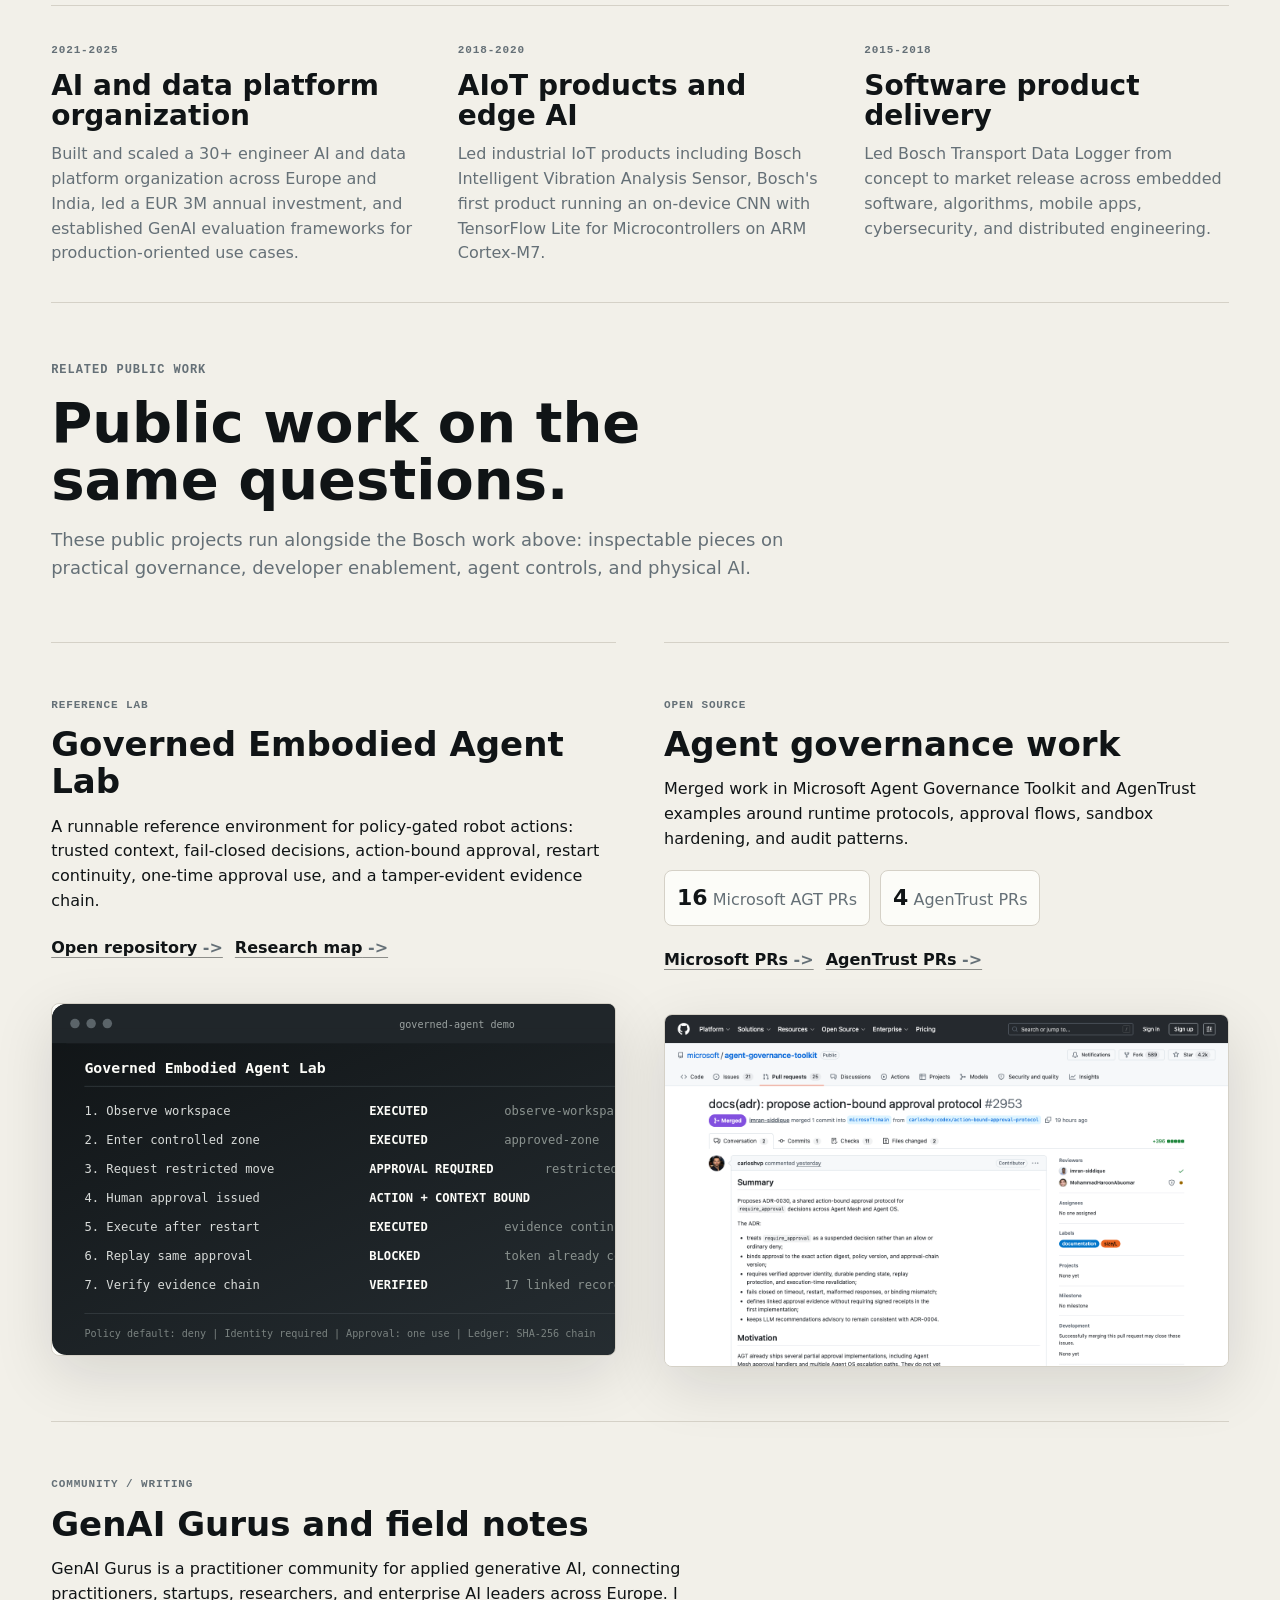
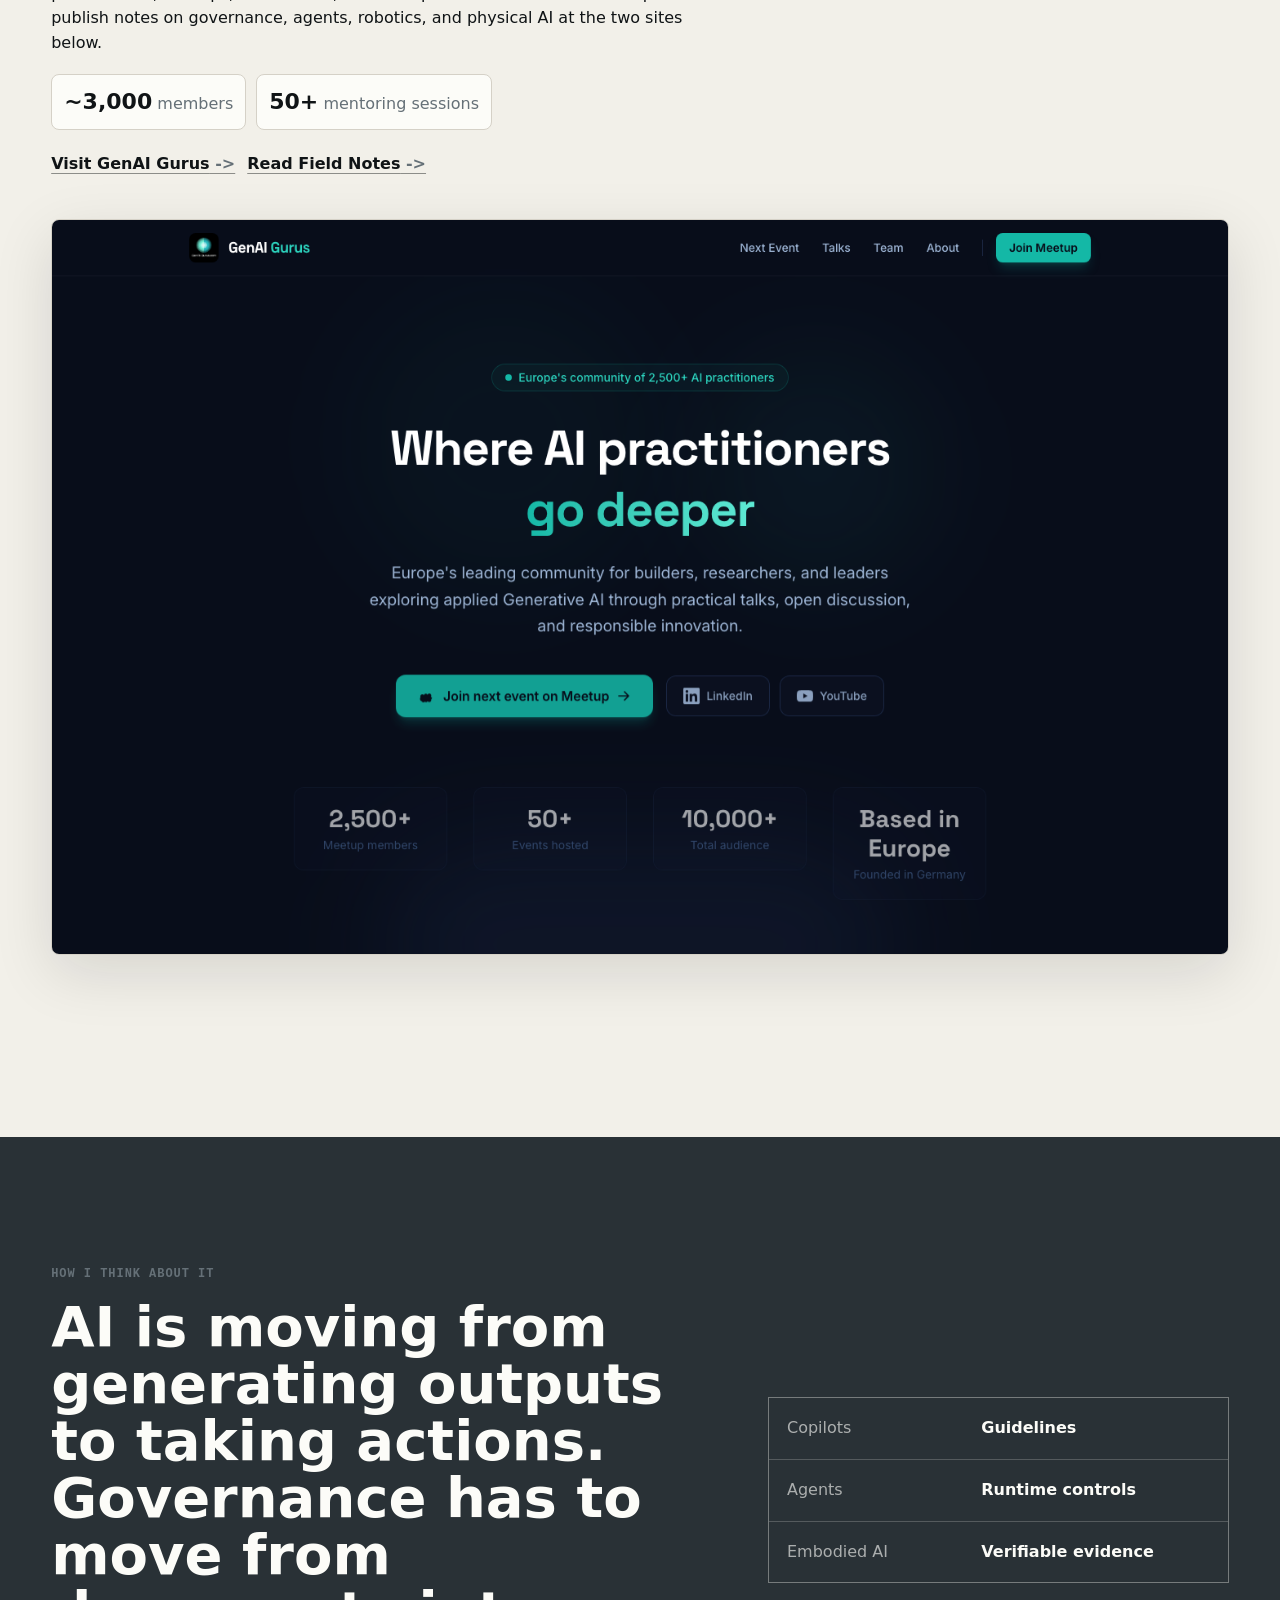
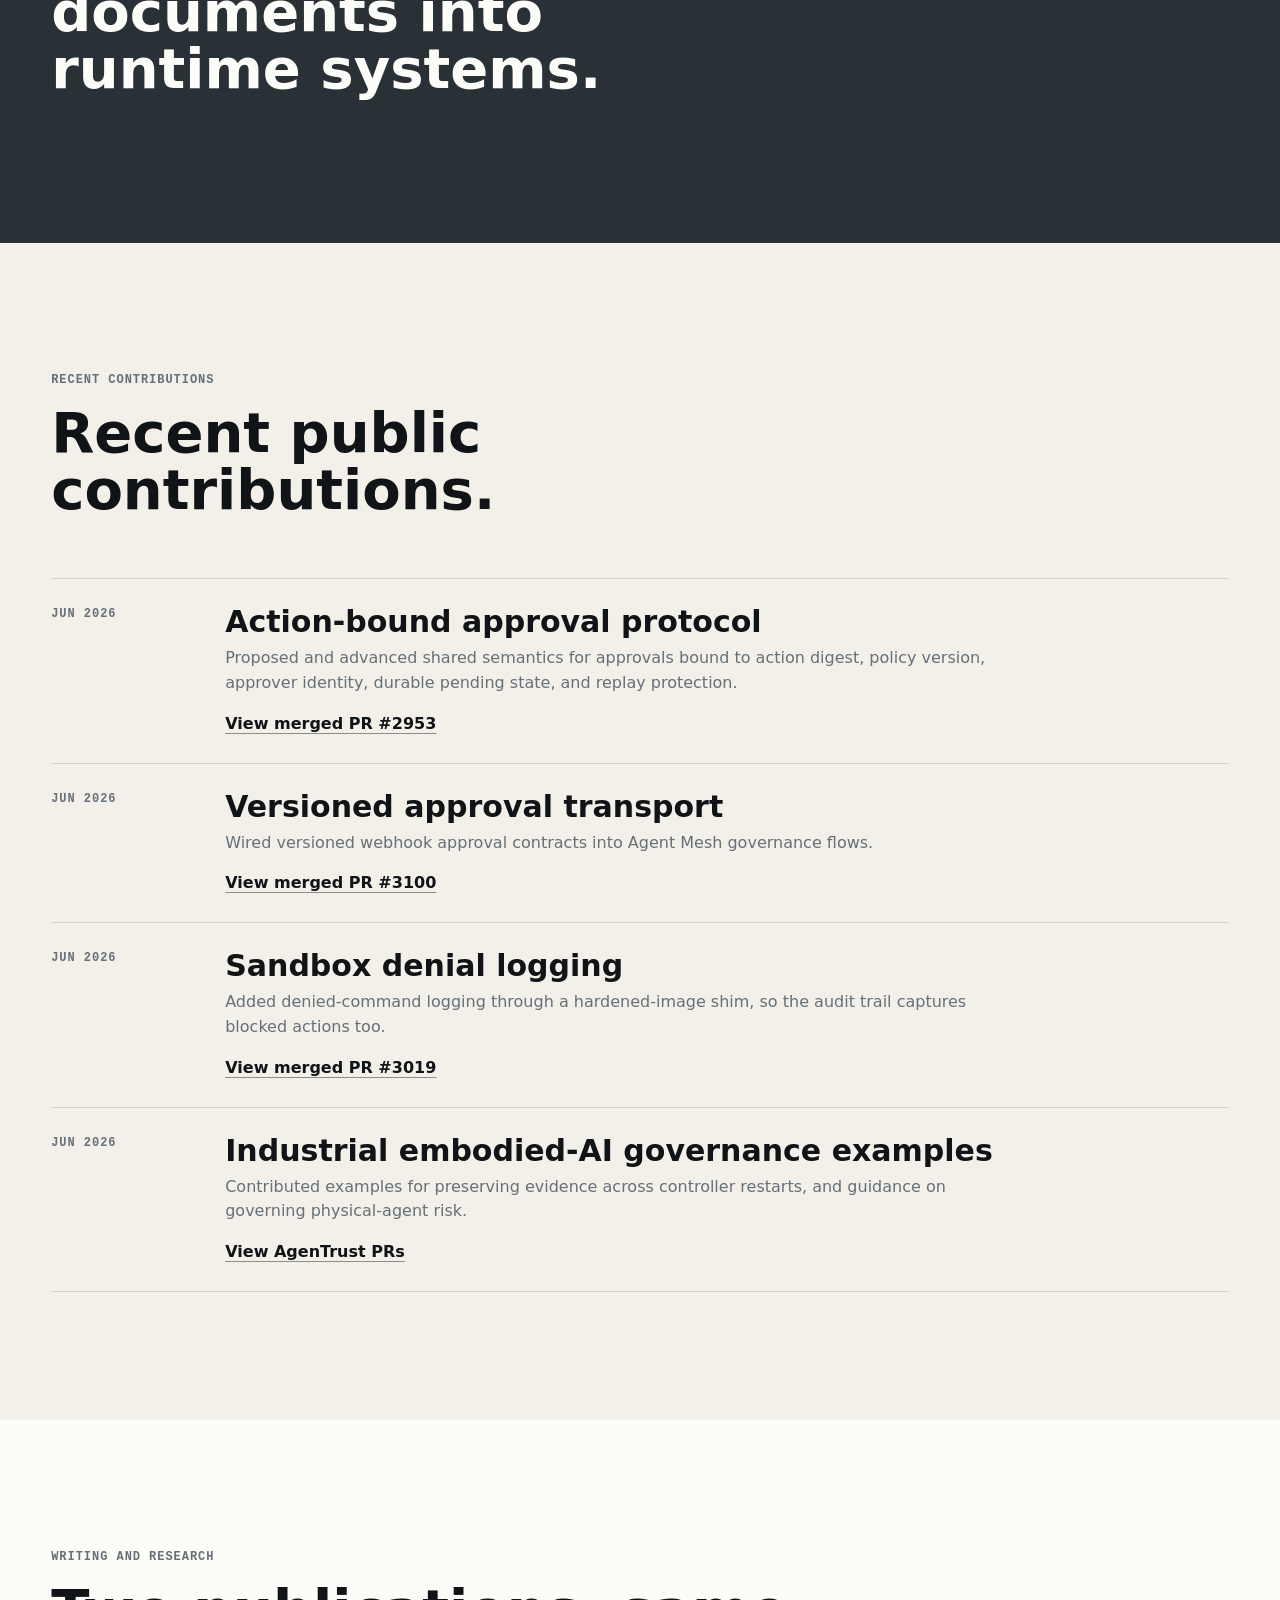
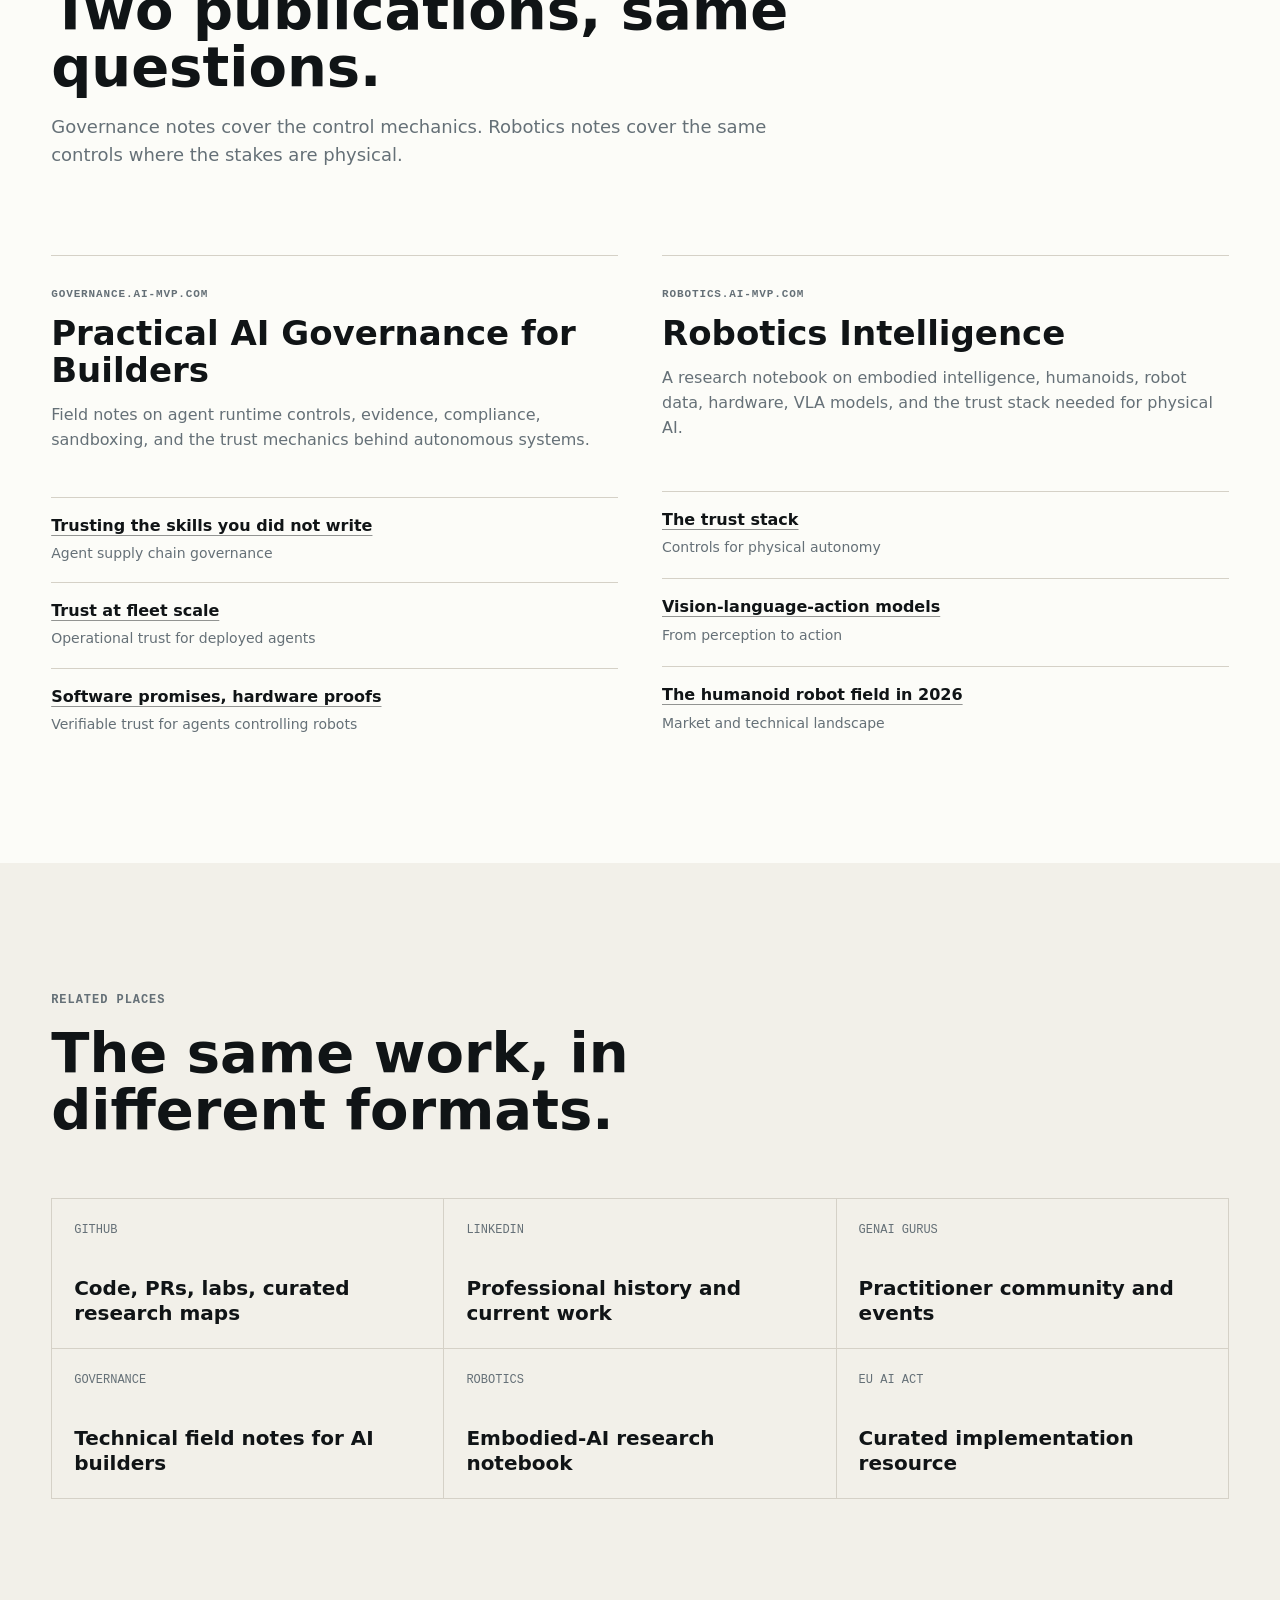
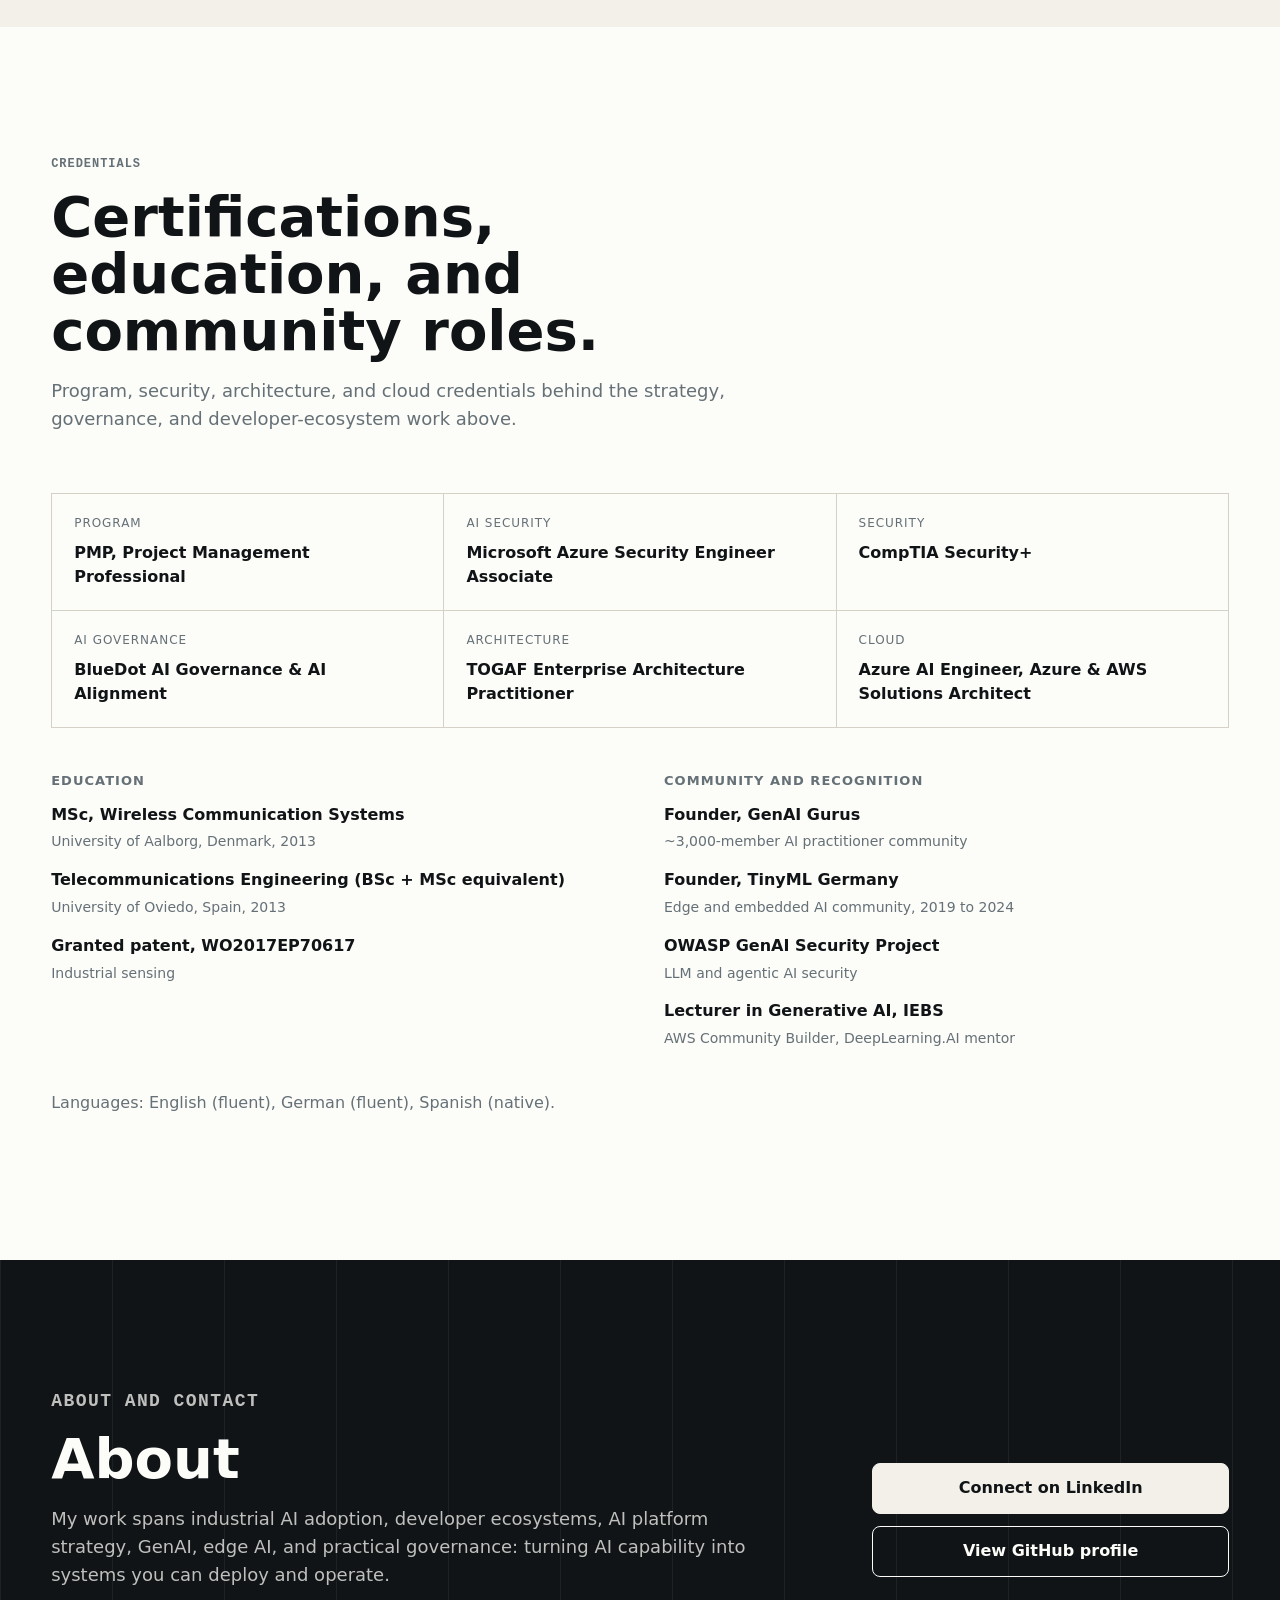
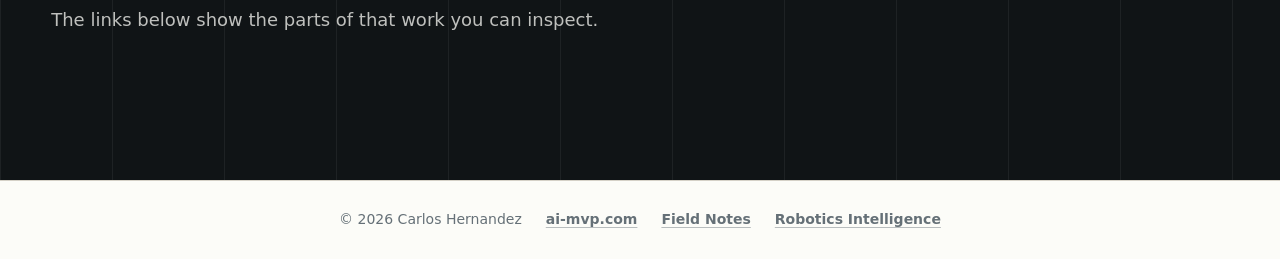
==== commit 5f9b572c: "Add hero portrait and prominent name to homepage Introduce a headshot card in the hero's right colum" ====
--- a/index.html
+++ b/index.html
@@ -96,7 +96,8 @@
       <section class="hero section-dark" id="top" aria-labelledby="hero-title">
         <div class="section-inner hero-grid">
           <div class="hero-copy">
-            <p class="eyebrow">Carlos Hernandez - AI Strategy Lead &amp; Compliance Officer, Bosch Mobility Electronics</p>
+            <p class="hero-name">Carlos Hernandez</p>
+            <p class="eyebrow">AI Strategy Lead &amp; Compliance Officer, Bosch Mobility Electronics</p>
             <h1 id="hero-title">I help industrial organizations adopt AI they can deploy, govern, and trust.</h1>
             <p class="hero-lede">
               I lead AI strategy and compliance for Bosch Mobility Electronics, moving manufacturing
@@ -115,35 +116,19 @@
             </p>
           </div>
 
-          <aside class="trace-panel" aria-labelledby="trace-title">
-            <div class="panel-label">
-              <span>What I work on</span>
-              <span>one connected arc</span>
-            </div>
-            <h2 id="trace-title">From enterprise roadmap to governable autonomy</h2>
-
-            <div class="trace" data-trace>
-              <button class="trace-step is-active" type="button" data-step="enterprise">
-                <span class="step-index">01</span>
-                <strong>Enterprise AI</strong>
-                <small>Strategy, portfolio, funded roadmaps</small>
-              </button>
-              <button class="trace-step" type="button" data-step="ecosystem">
-                <span class="step-index">02</span>
-                <strong>Developer ecosystem</strong>
-                <small>Communities, tooling, enablement</small>
-              </button>
-              <button class="trace-step" type="button" data-step="governance">
-                <span class="step-index">03</span>
-                <strong>Governable autonomy</strong>
-                <small>Runtime controls, agentic AI security, evidence</small>
-              </button>
-            </div>
-
-            <p class="trace-evidence" data-trace-evidence>
-              Current role: AI strategy and compliance for Bosch Mobility Electronics.
-            </p>
-          </aside>
+          <figure class="hero-portrait">
+            <img
+              src="assets/carlos.jpg"
+              alt="Carlos Hernandez"
+              width="720"
+              height="900"
+              decoding="async"
+            />
+            <figcaption>
+              <strong>Carlos Hernandez</strong>
+              <span>Stuttgart region, working across Europe</span>
+            </figcaption>
+          </figure>
         </div>
 
         <div class="proof-strip" aria-label="Career and community at a glance">
@@ -163,6 +148,49 @@
             <strong>~3,000</strong>
             <span>GenAI Gurus members</span>
           </a>
+        </div>
+      </section>
+
+      <section class="section section-ink focus" id="focus" aria-labelledby="focus-title">
+        <div class="section-inner focus-grid">
+          <div>
+            <p class="eyebrow">How the work connects</p>
+            <h2 id="focus-title">One arc, three threads.</h2>
+            <p>
+              From enterprise AI strategy, through the developer ecosystem, to governable
+              autonomy. The same questions run across my role at Bosch and the public projects
+              below.
+            </p>
+          </div>
+          <aside class="trace-panel" aria-labelledby="trace-title">
+            <div class="panel-label">
+              <span>What I work on</span>
+              <span>one connected arc</span>
+            </div>
+            <h2 id="trace-title">From enterprise roadmap to governable autonomy</h2>
+
+            <div class="trace" data-trace>
+              <button class="trace-step is-active" type="button" data-step="enterprise">
+                <span class="step-index">01</span>
+                <strong>Enterprise AI</strong>
+                <small>Strategy, portfolio, funded roadmaps</small>
+              </button>
+              <button class="trace-step" type="button" data-step="ecosystem">
+                <span class="step-index">02</span>
+                <strong>Developer ecosystem</strong>
+                <small>Communities, tooling, enablement</small>
+              </button>
+              <button class="trace-step" type="button" data-step="governance">
+                <span class="step-index">03</span>
+                <strong>Governable autonomy</strong>
+                <small>Runtime controls, agentic AI security, evidence</small>
+              </button>
+            </div>
+
+            <p class="trace-evidence" data-trace-evidence>
+              Current role: AI strategy and compliance for Bosch Mobility Electronics.
+            </p>
+          </aside>
         </div>
       </section>
 
--- a/styles.css
+++ b/styles.css
@@ -316,6 +316,65 @@
   font-size: 14px;
 }
 
+.hero-name {
+  margin: 0 0 6px;
+  color: var(--white);
+  font-size: clamp(22px, 2.4vw, 30px);
+  font-weight: 800;
+  letter-spacing: -0.01em;
+  line-height: 1.05;
+}
+
+.hero-portrait {
+  margin: 0;
+  overflow: hidden;
+  border: 1px solid color-mix(in srgb, var(--white) 20%, transparent);
+  border-radius: var(--radius);
+  background: color-mix(in srgb, var(--graphite) 72%, transparent);
+  box-shadow: 0 24px 70px rgba(0, 0, 0, 0.24);
+}
+
+.hero-portrait img {
+  width: 100%;
+  height: auto;
+  aspect-ratio: 4 / 5;
+  object-fit: cover;
+  object-position: center top;
+}
+
+.hero-portrait figcaption {
+  display: grid;
+  gap: 3px;
+  padding: 16px clamp(16px, 2vw, 22px);
+}
+
+.hero-portrait figcaption strong {
+  color: var(--white);
+  font-size: 16px;
+}
+
+.hero-portrait figcaption span {
+  color: color-mix(in srgb, var(--white) 66%, transparent);
+  font-size: 13px;
+}
+
+.focus-grid {
+  display: grid;
+  grid-template-columns: minmax(0, 1fr) minmax(340px, 0.82fr);
+  gap: clamp(32px, 6vw, 86px);
+  align-items: center;
+}
+
+.focus-grid > div p:not(.eyebrow) {
+  max-width: 520px;
+  color: color-mix(in srgb, var(--white) 74%, transparent);
+  font-size: 18px;
+}
+
+.focus .trace-panel {
+  background: color-mix(in srgb, var(--ink) 58%, transparent);
+}
+
 .trace-panel {
   border: 1px solid color-mix(in srgb, var(--white) 20%, transparent);
   border-radius: var(--radius);
@@ -894,6 +953,7 @@
   .feature-pair,
   .career-grid,
   .thesis-grid,
+  .focus-grid,
   .publication-columns,
   .contact-grid {
     grid-template-columns: 1fr;
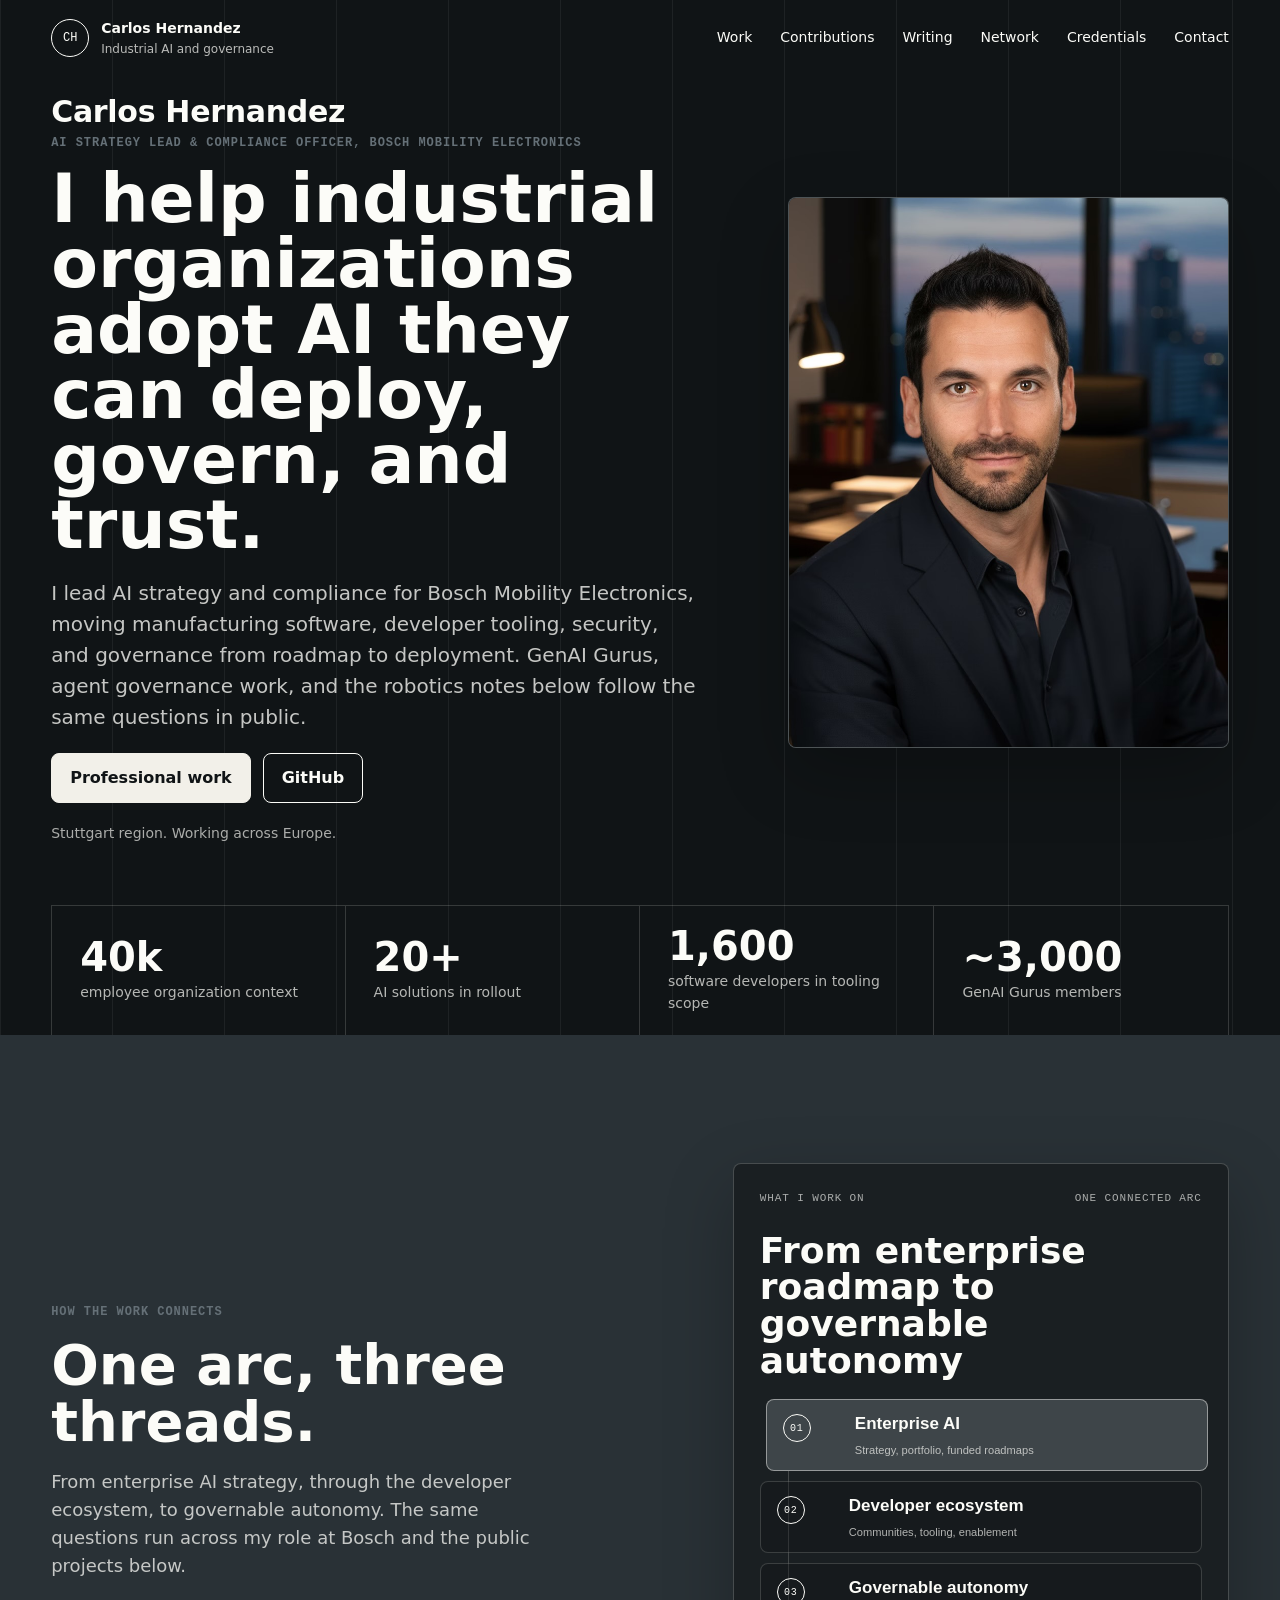
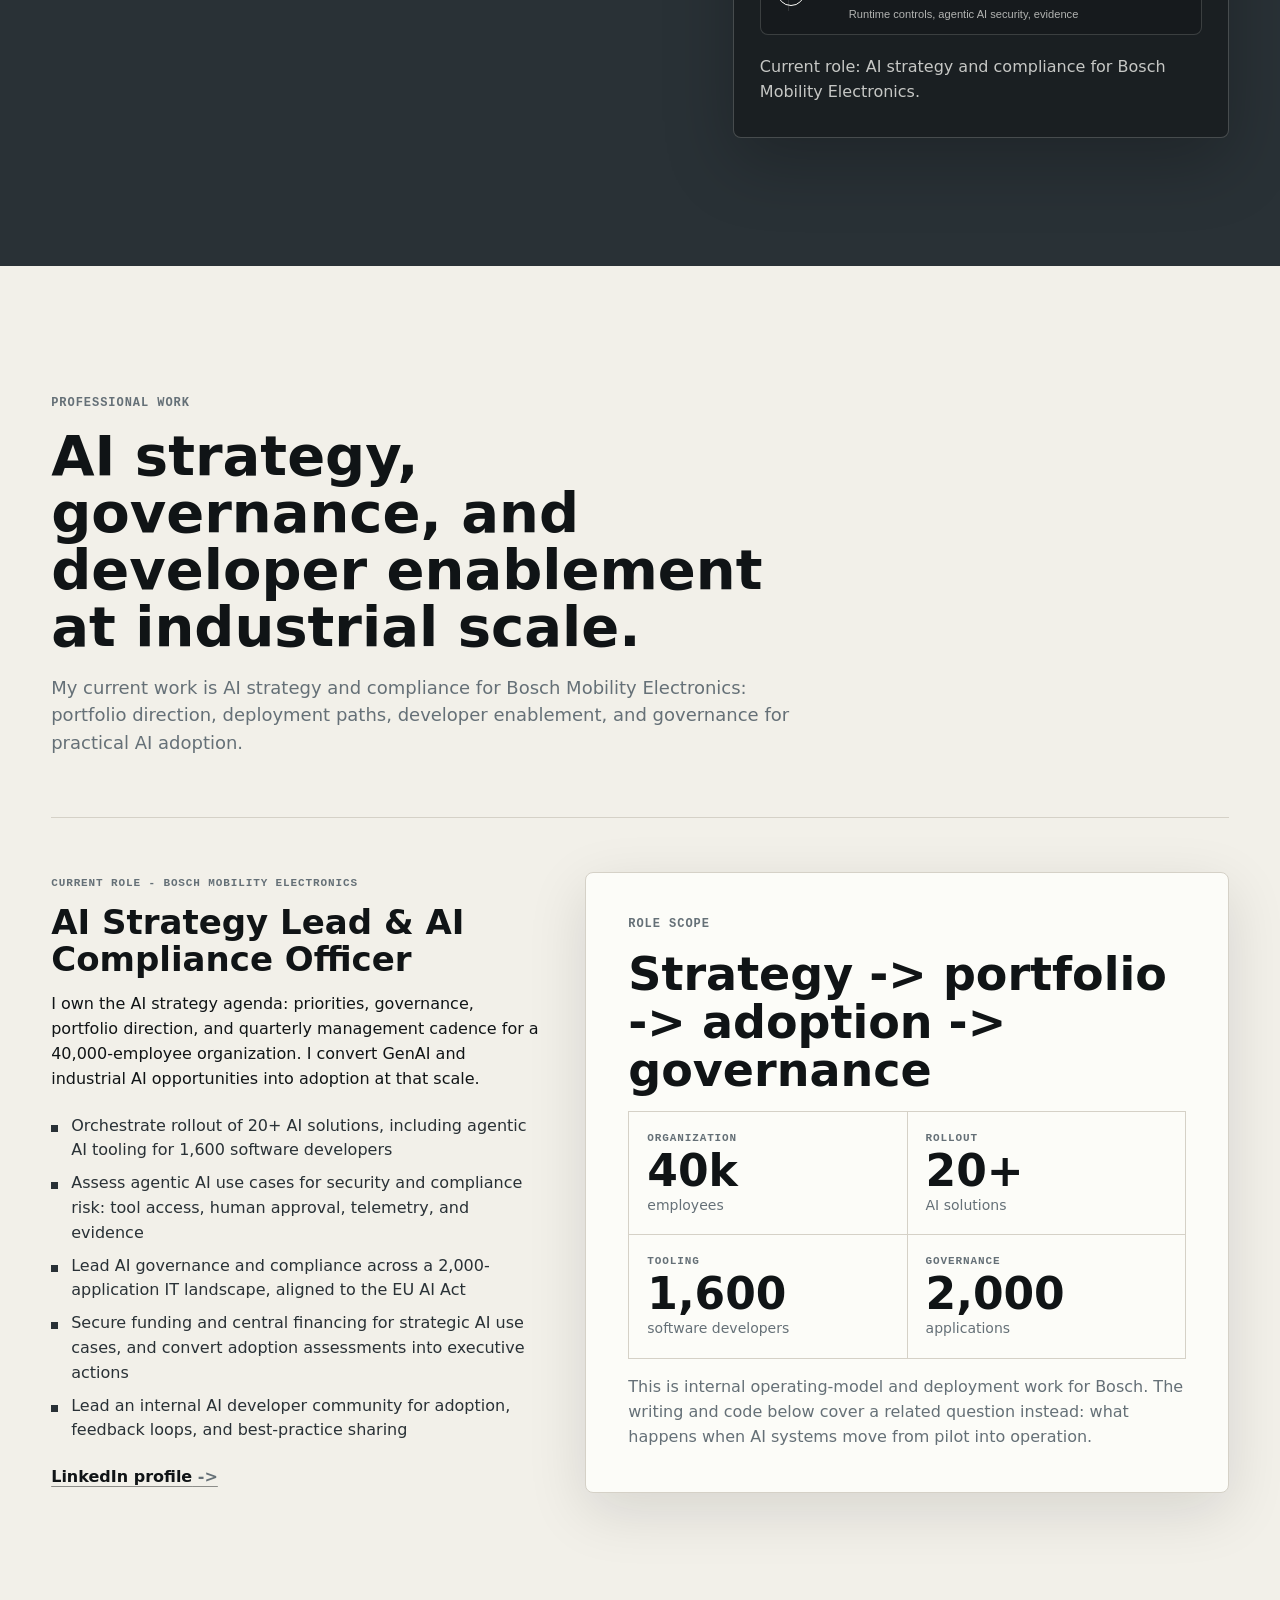
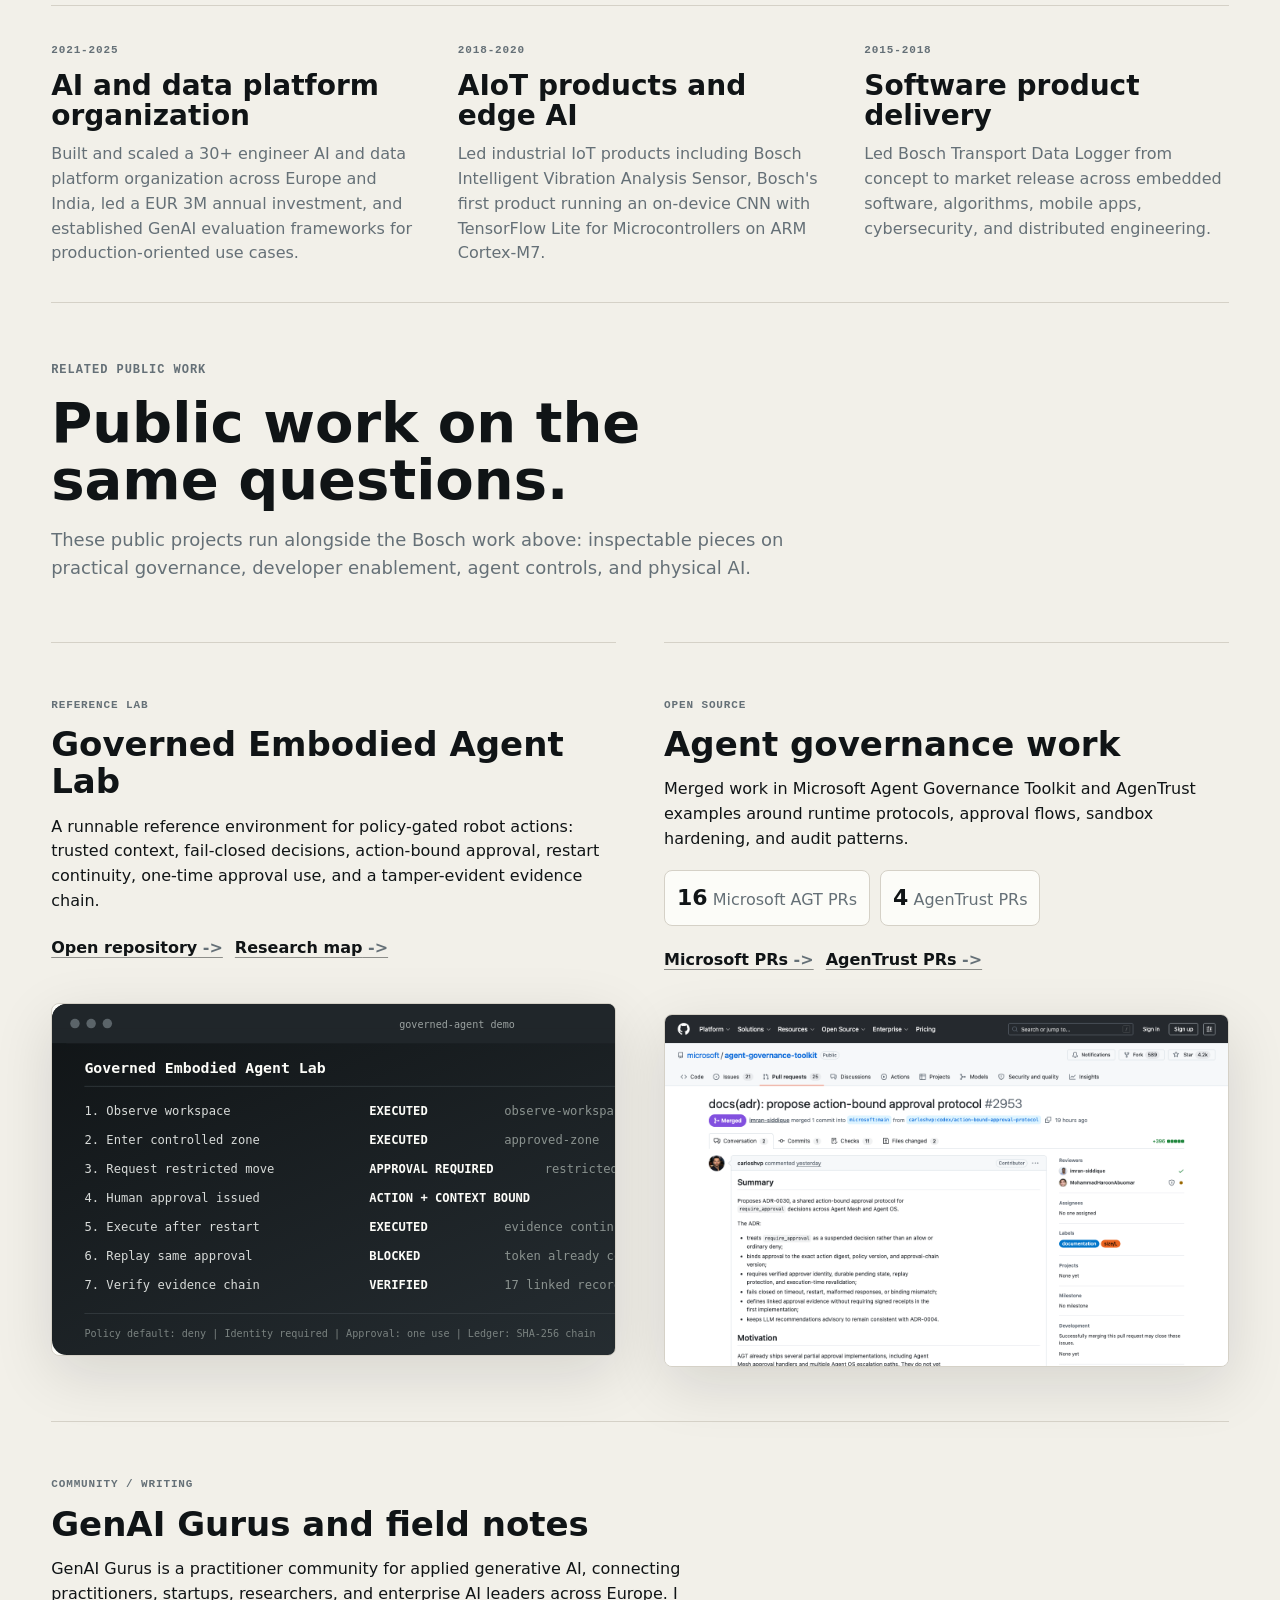
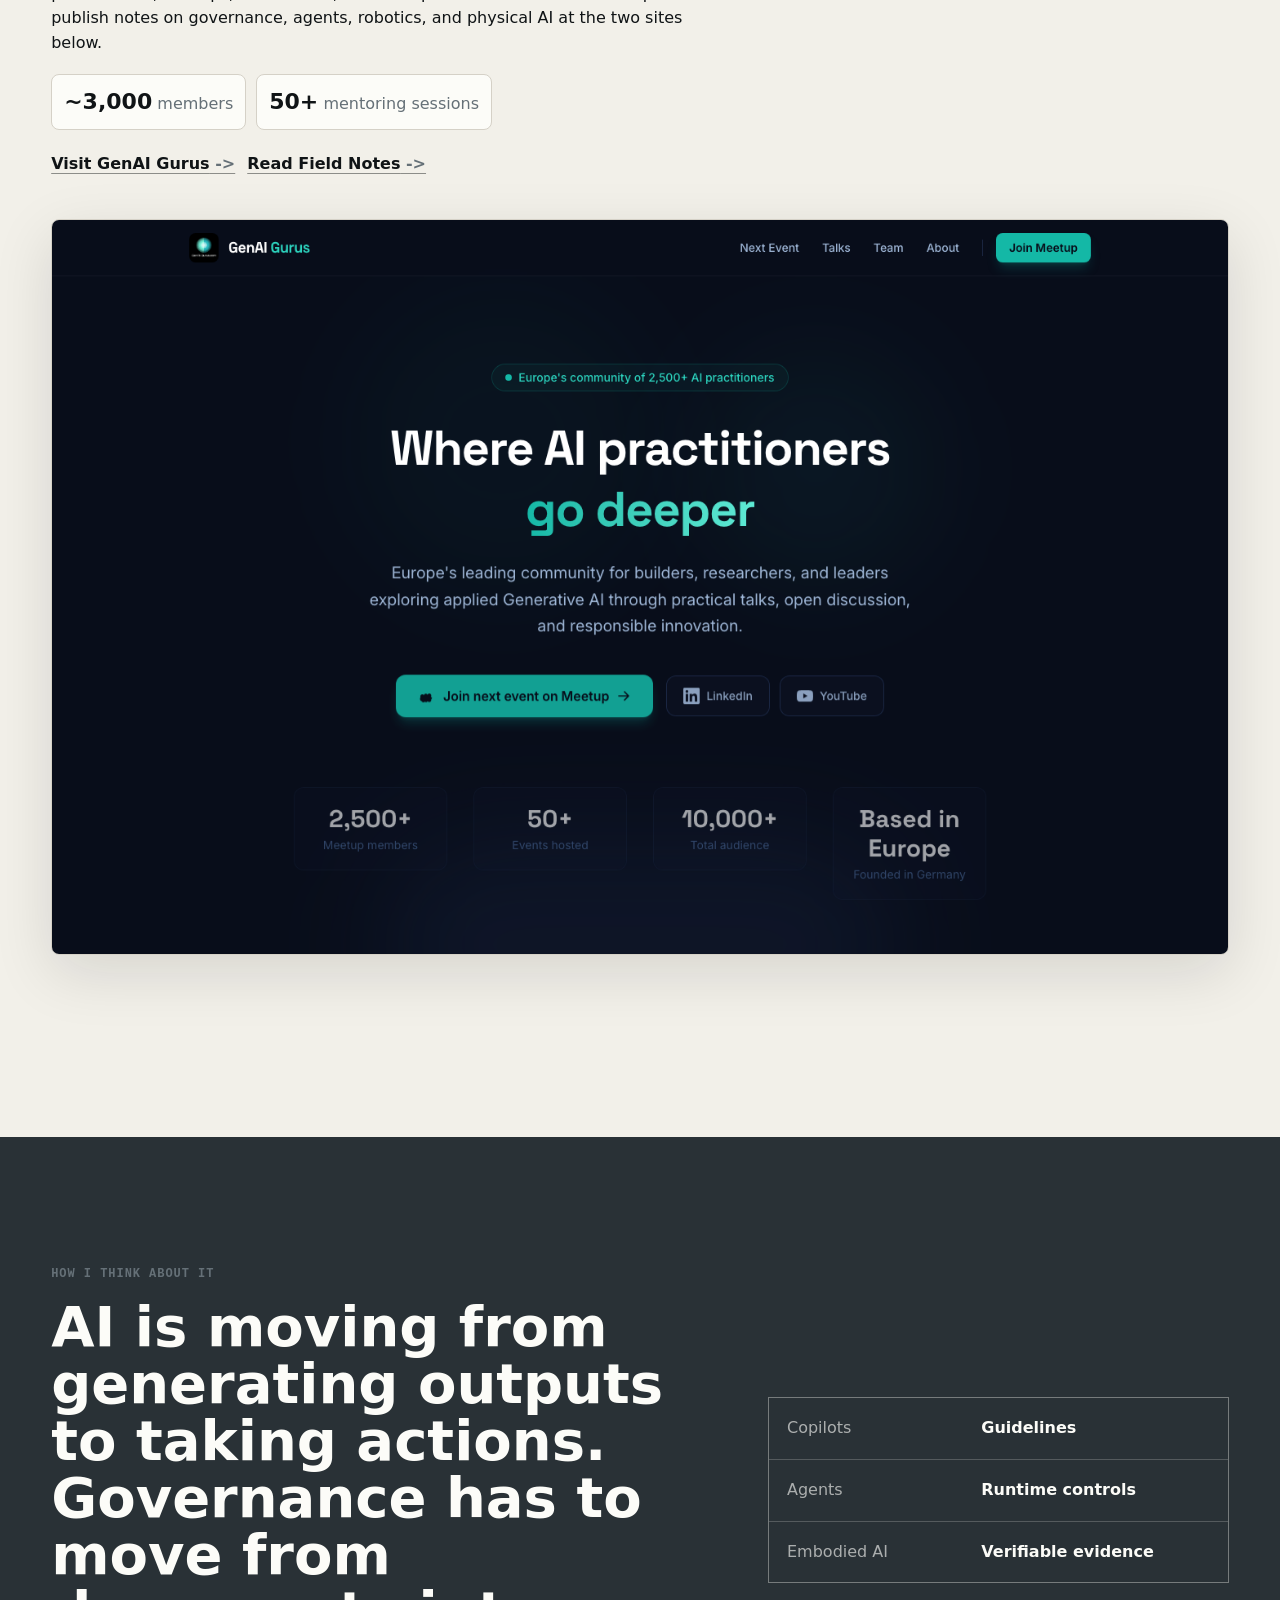
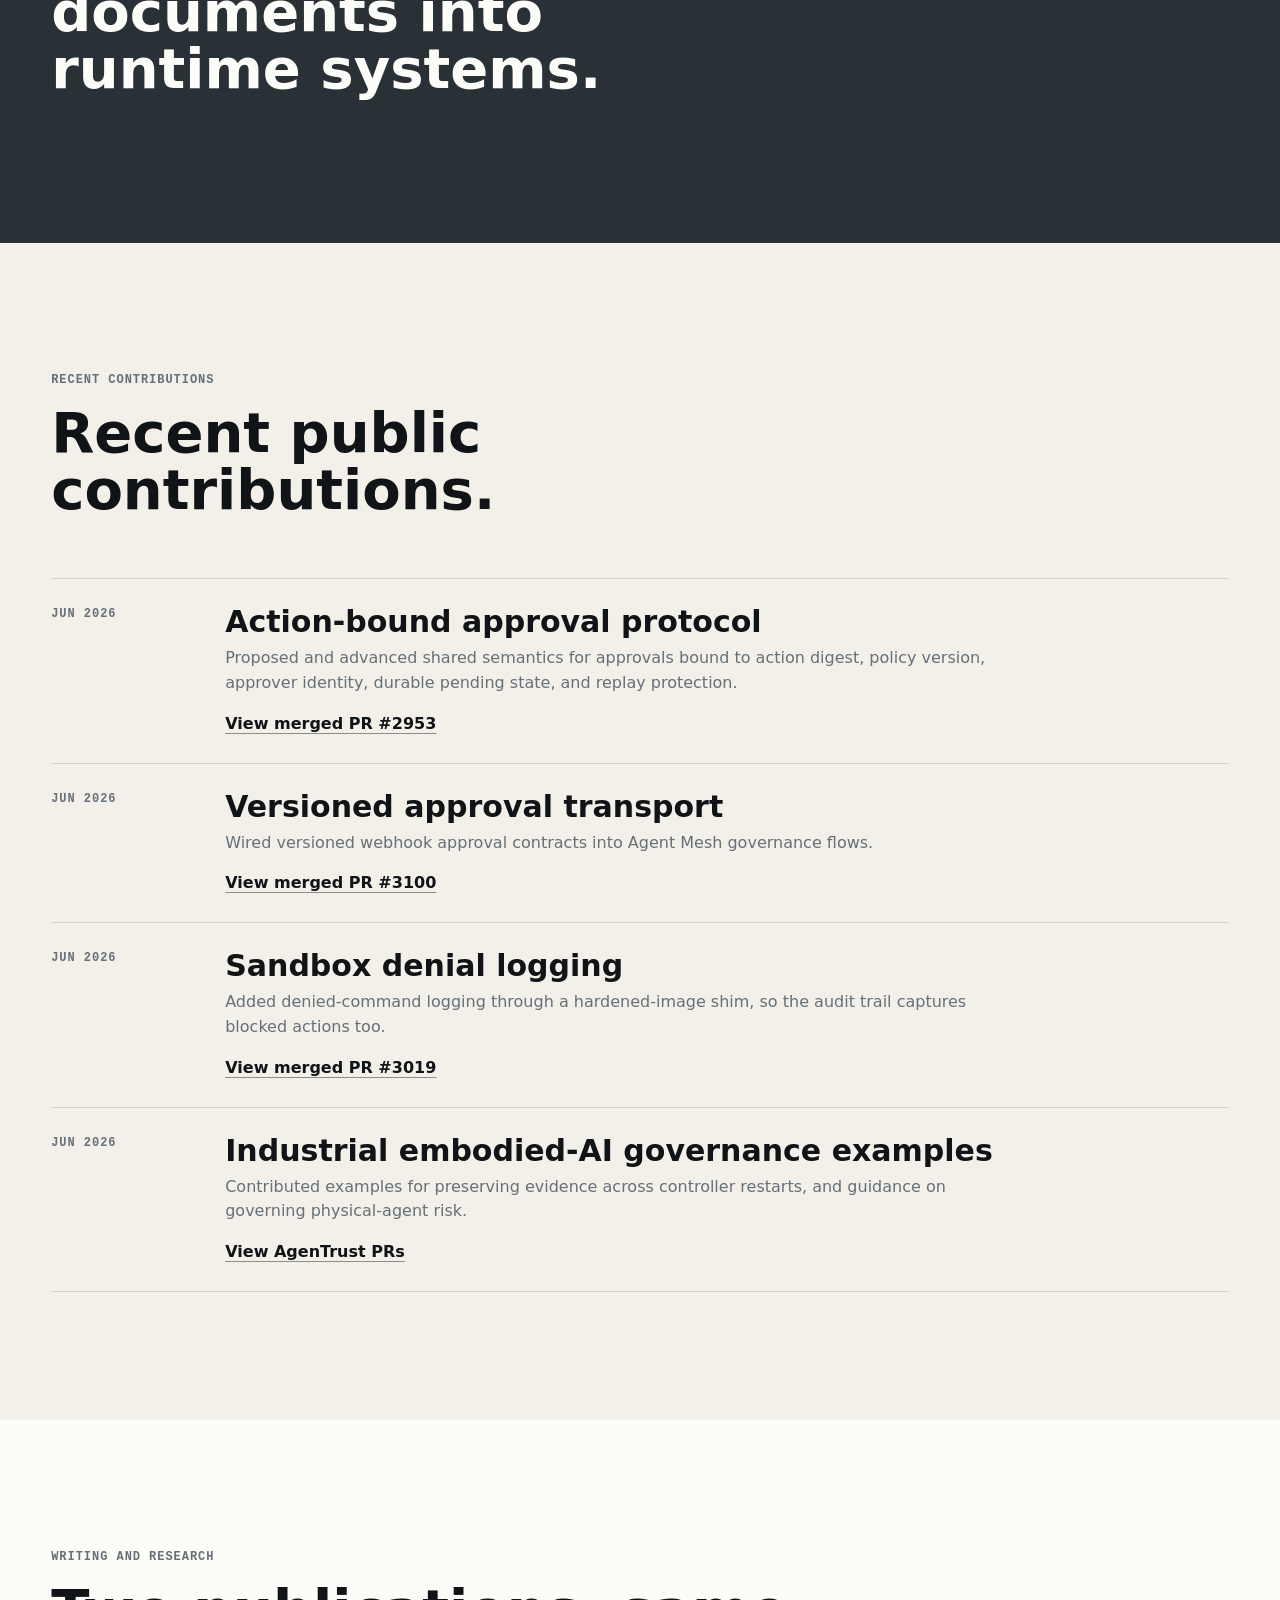
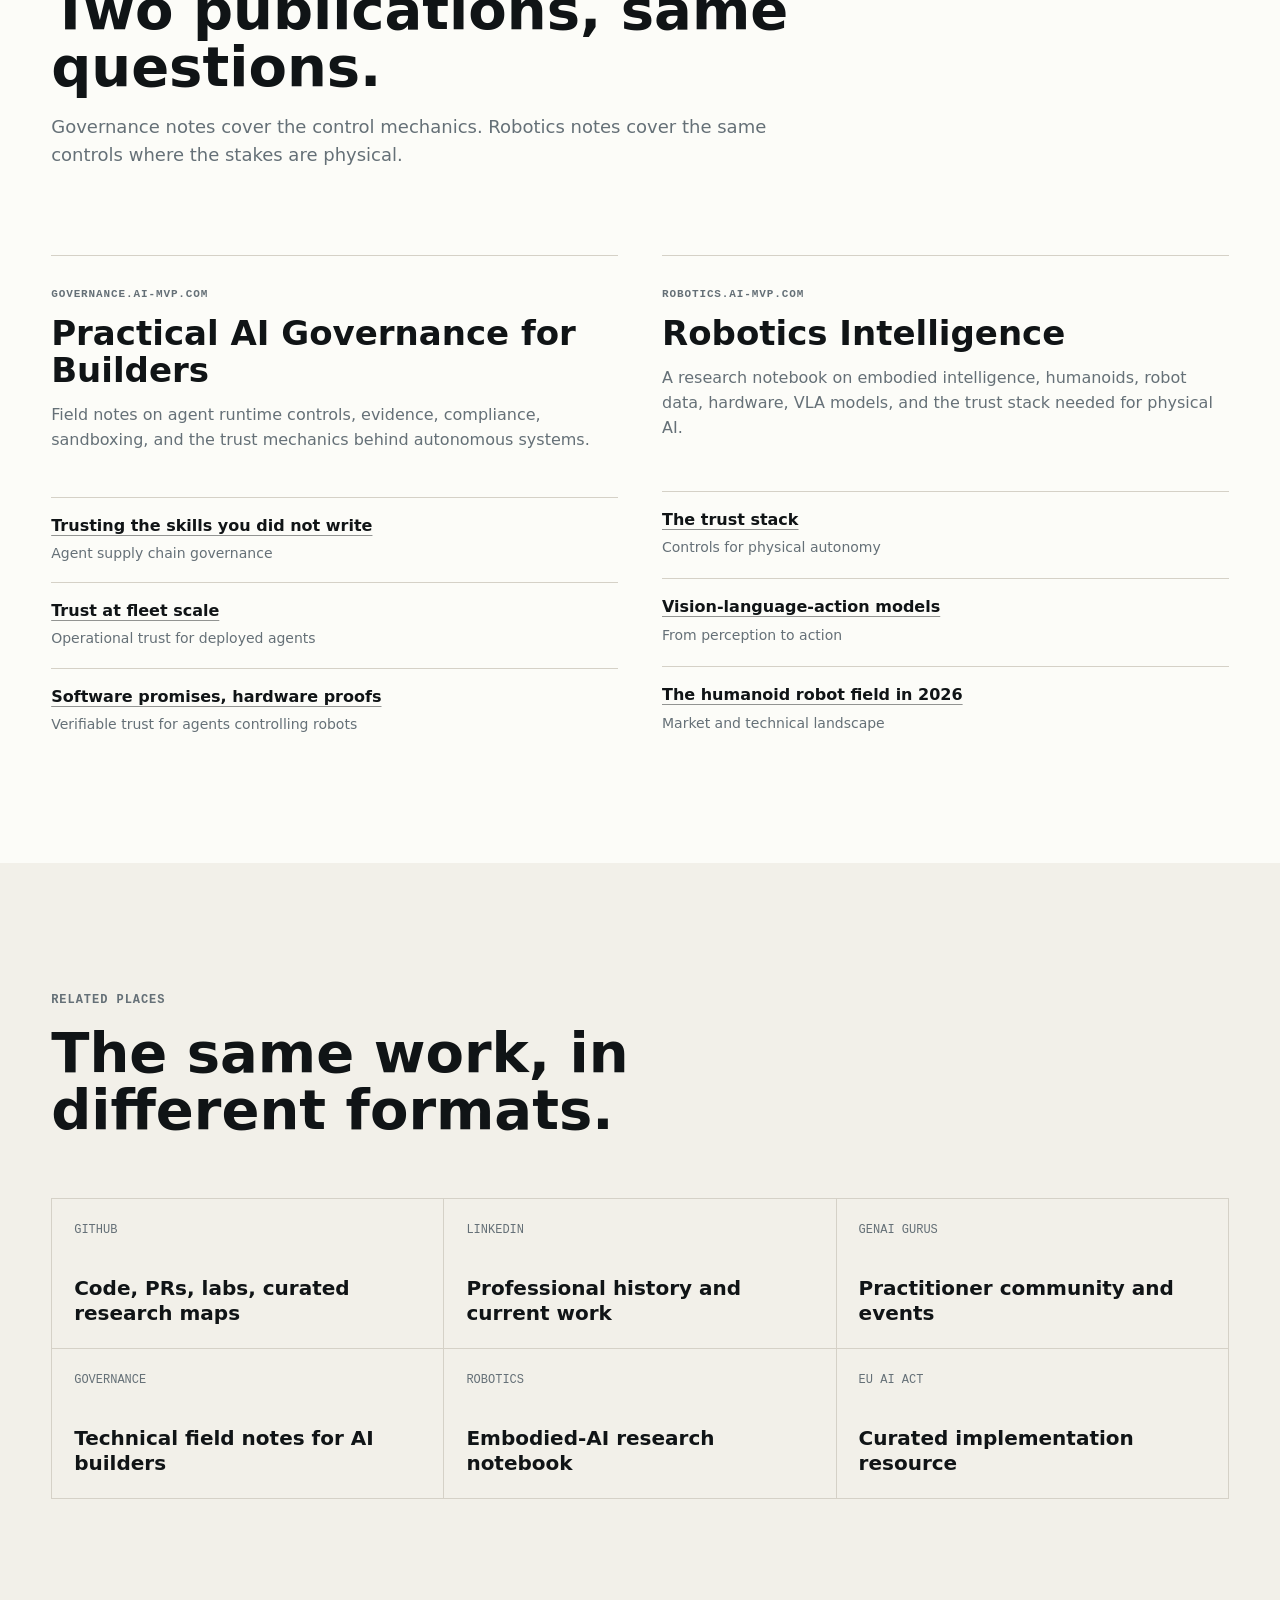
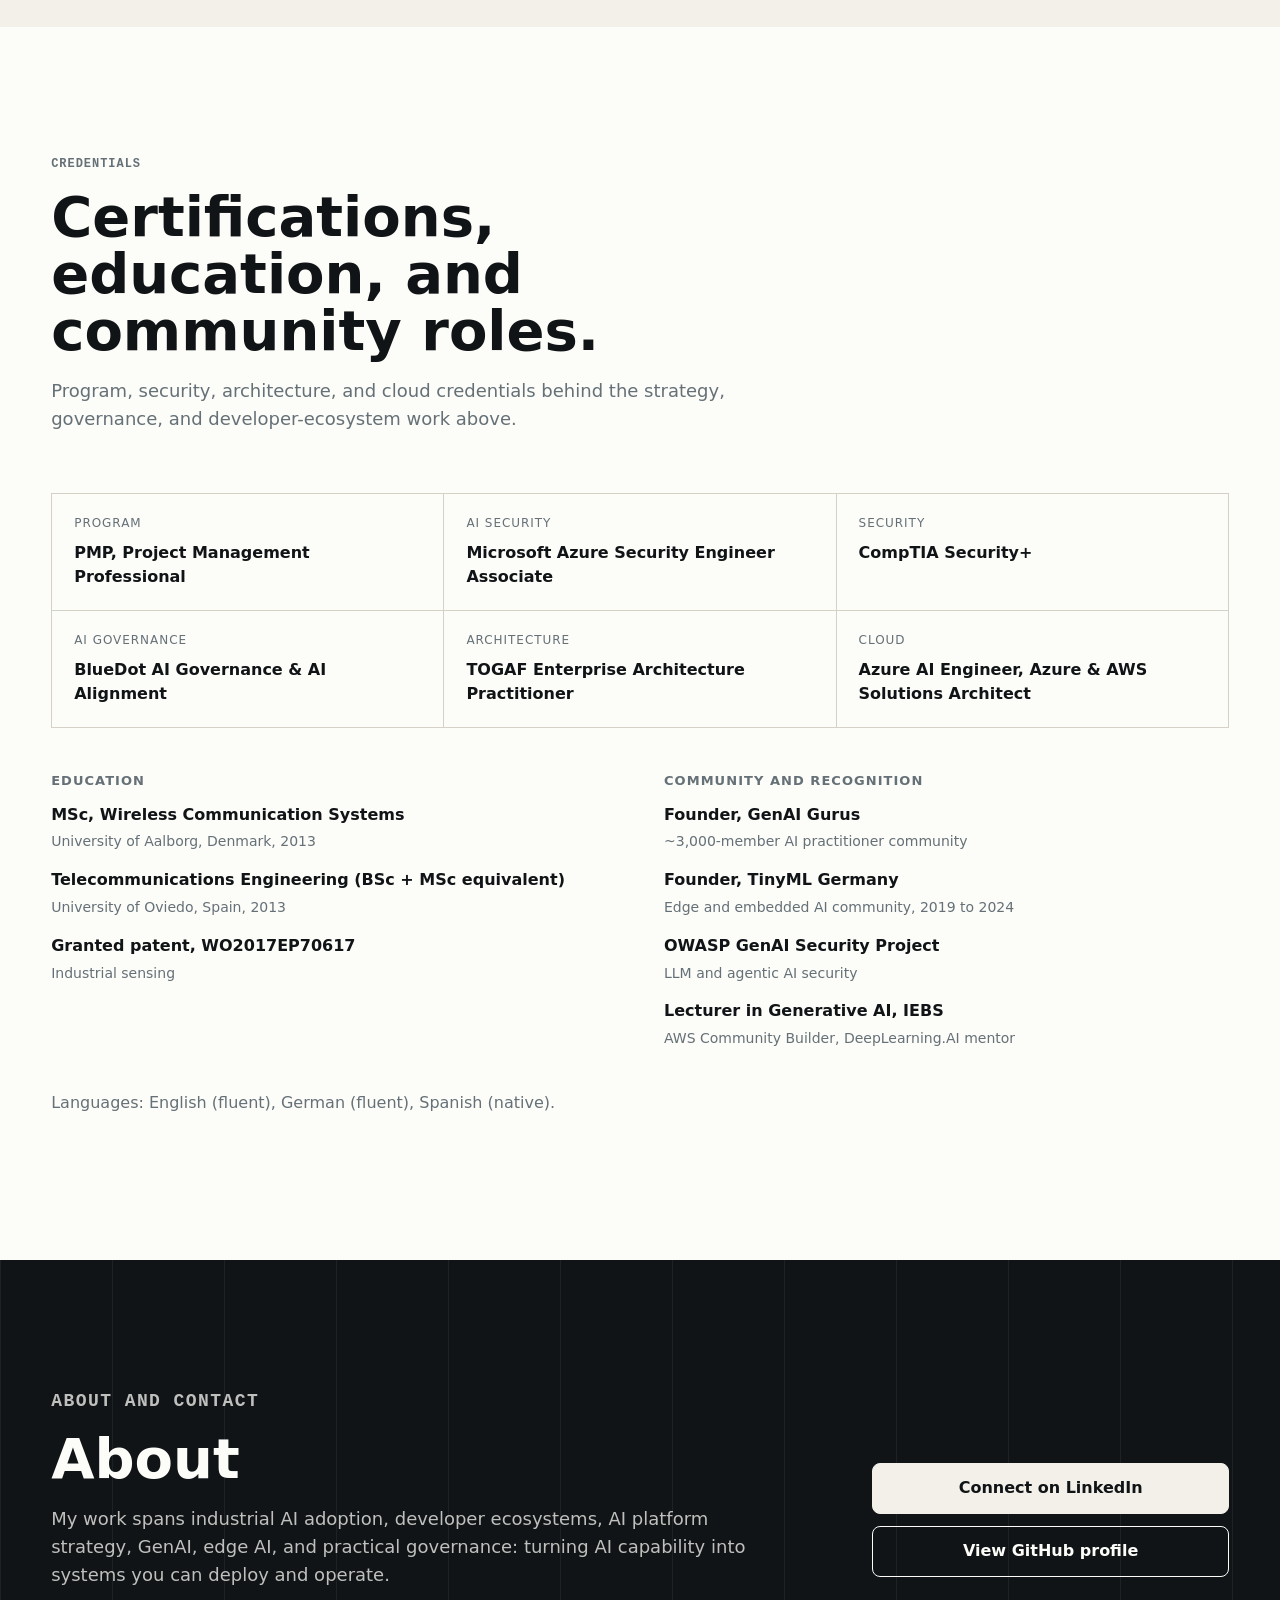
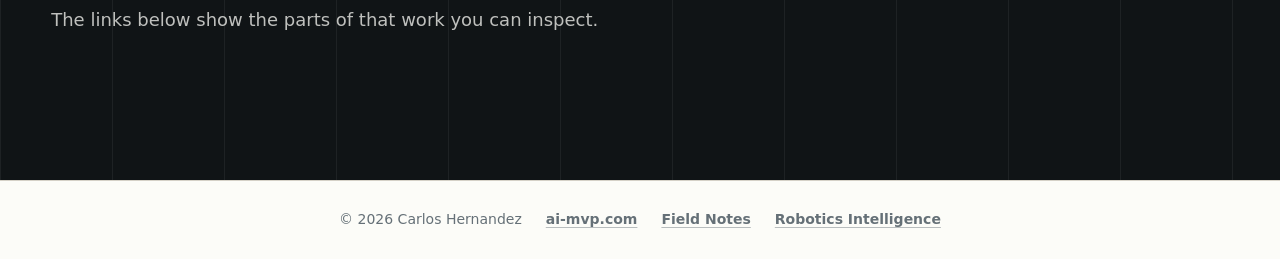
==== commit b51ec31a: "Refine hero portrait: lead with photo on mobile, drop caption On narrow viewports the headshot now s" ====
--- a/index.html
+++ b/index.html
@@ -124,10 +124,6 @@
               height="900"
               decoding="async"
             />
-            <figcaption>
-              <strong>Carlos Hernandez</strong>
-              <span>Stuttgart region, working across Europe</span>
-            </figcaption>
           </figure>
         </div>
 
--- a/styles.css
+++ b/styles.css
@@ -335,27 +335,12 @@
 }
 
 .hero-portrait img {
+  display: block;
   width: 100%;
   height: auto;
   aspect-ratio: 4 / 5;
   object-fit: cover;
   object-position: center top;
-}
-
-.hero-portrait figcaption {
-  display: grid;
-  gap: 3px;
-  padding: 16px clamp(16px, 2vw, 22px);
-}
-
-.hero-portrait figcaption strong {
-  color: var(--white);
-  font-size: 16px;
-}
-
-.hero-portrait figcaption span {
-  color: color-mix(in srgb, var(--white) 66%, transparent);
-  font-size: 13px;
 }
 
 .focus-grid {
@@ -963,6 +948,14 @@
     padding-top: 96px;
   }
 
+  .hero-portrait {
+    order: -1;
+    justify-self: center;
+    width: 100%;
+    max-width: 260px;
+    margin-bottom: 4px;
+  }
+
   .trace-panel {
     margin-bottom: 20px;
   }
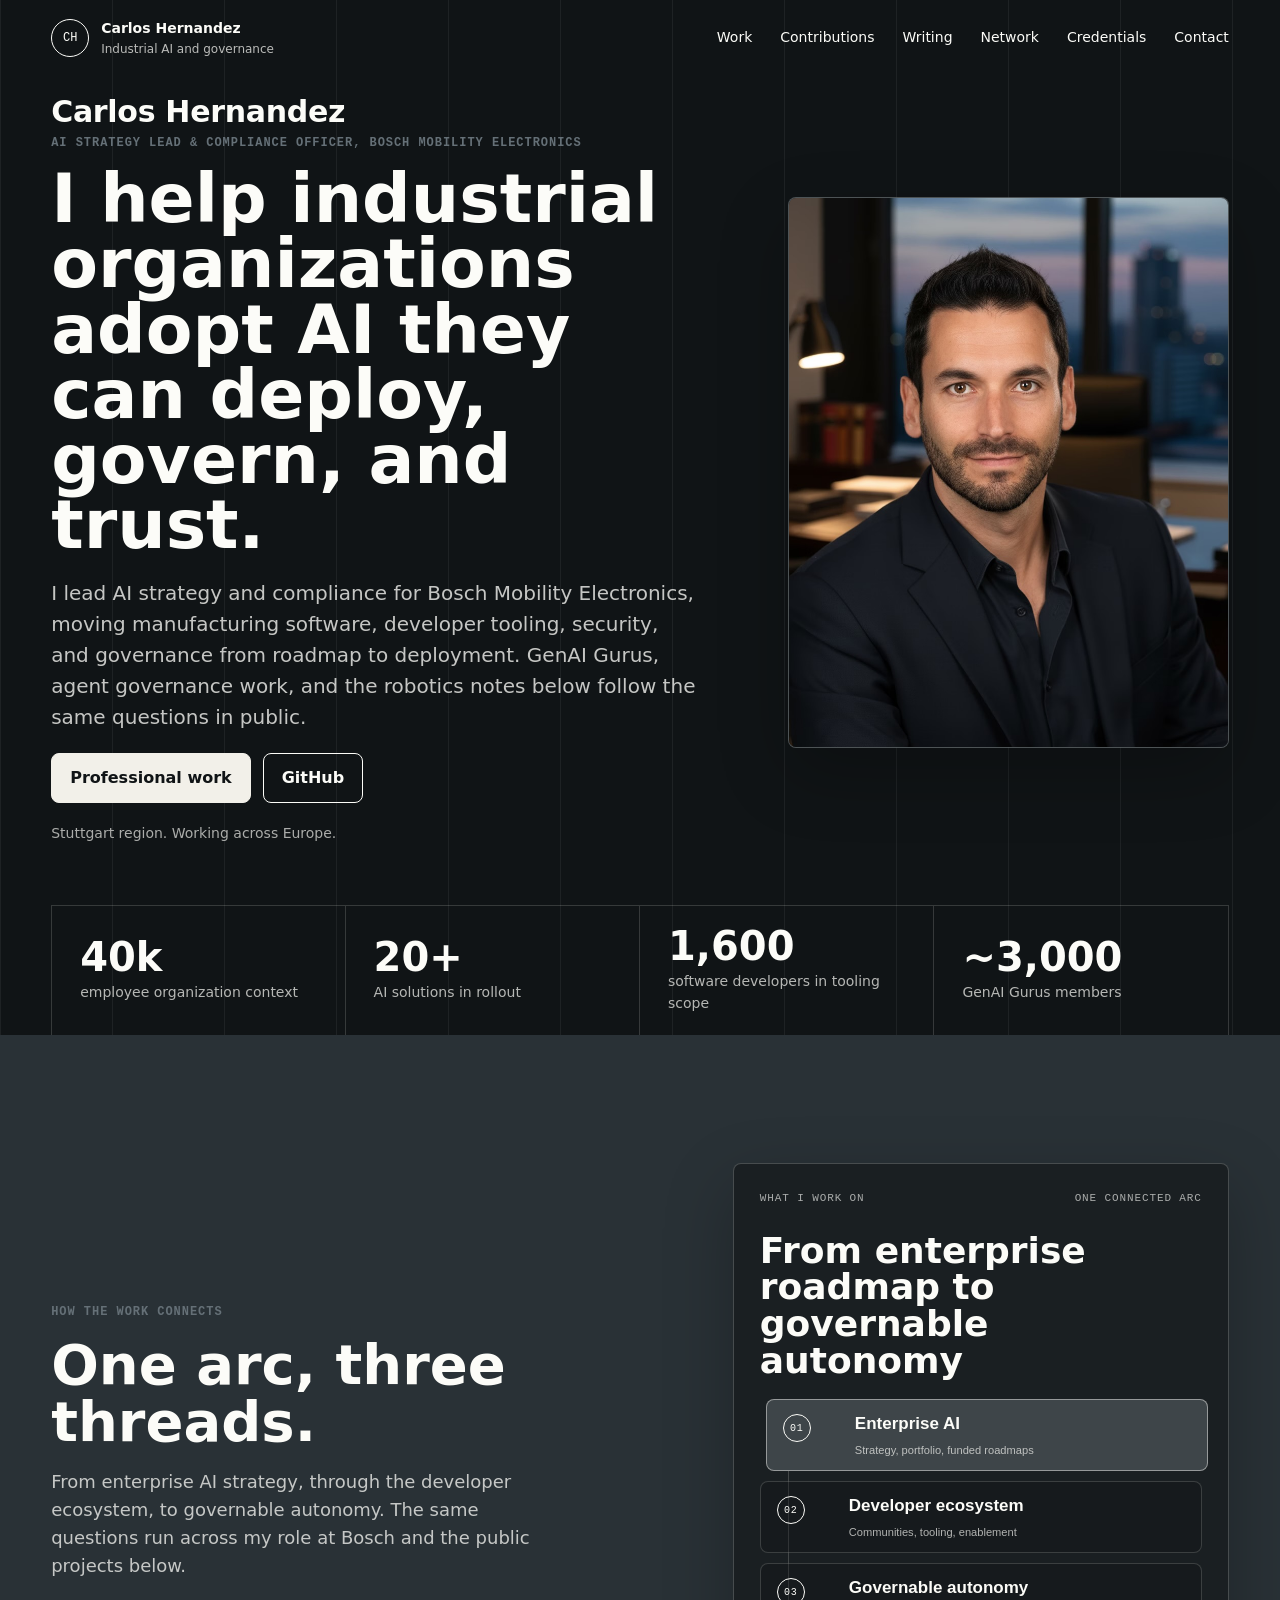
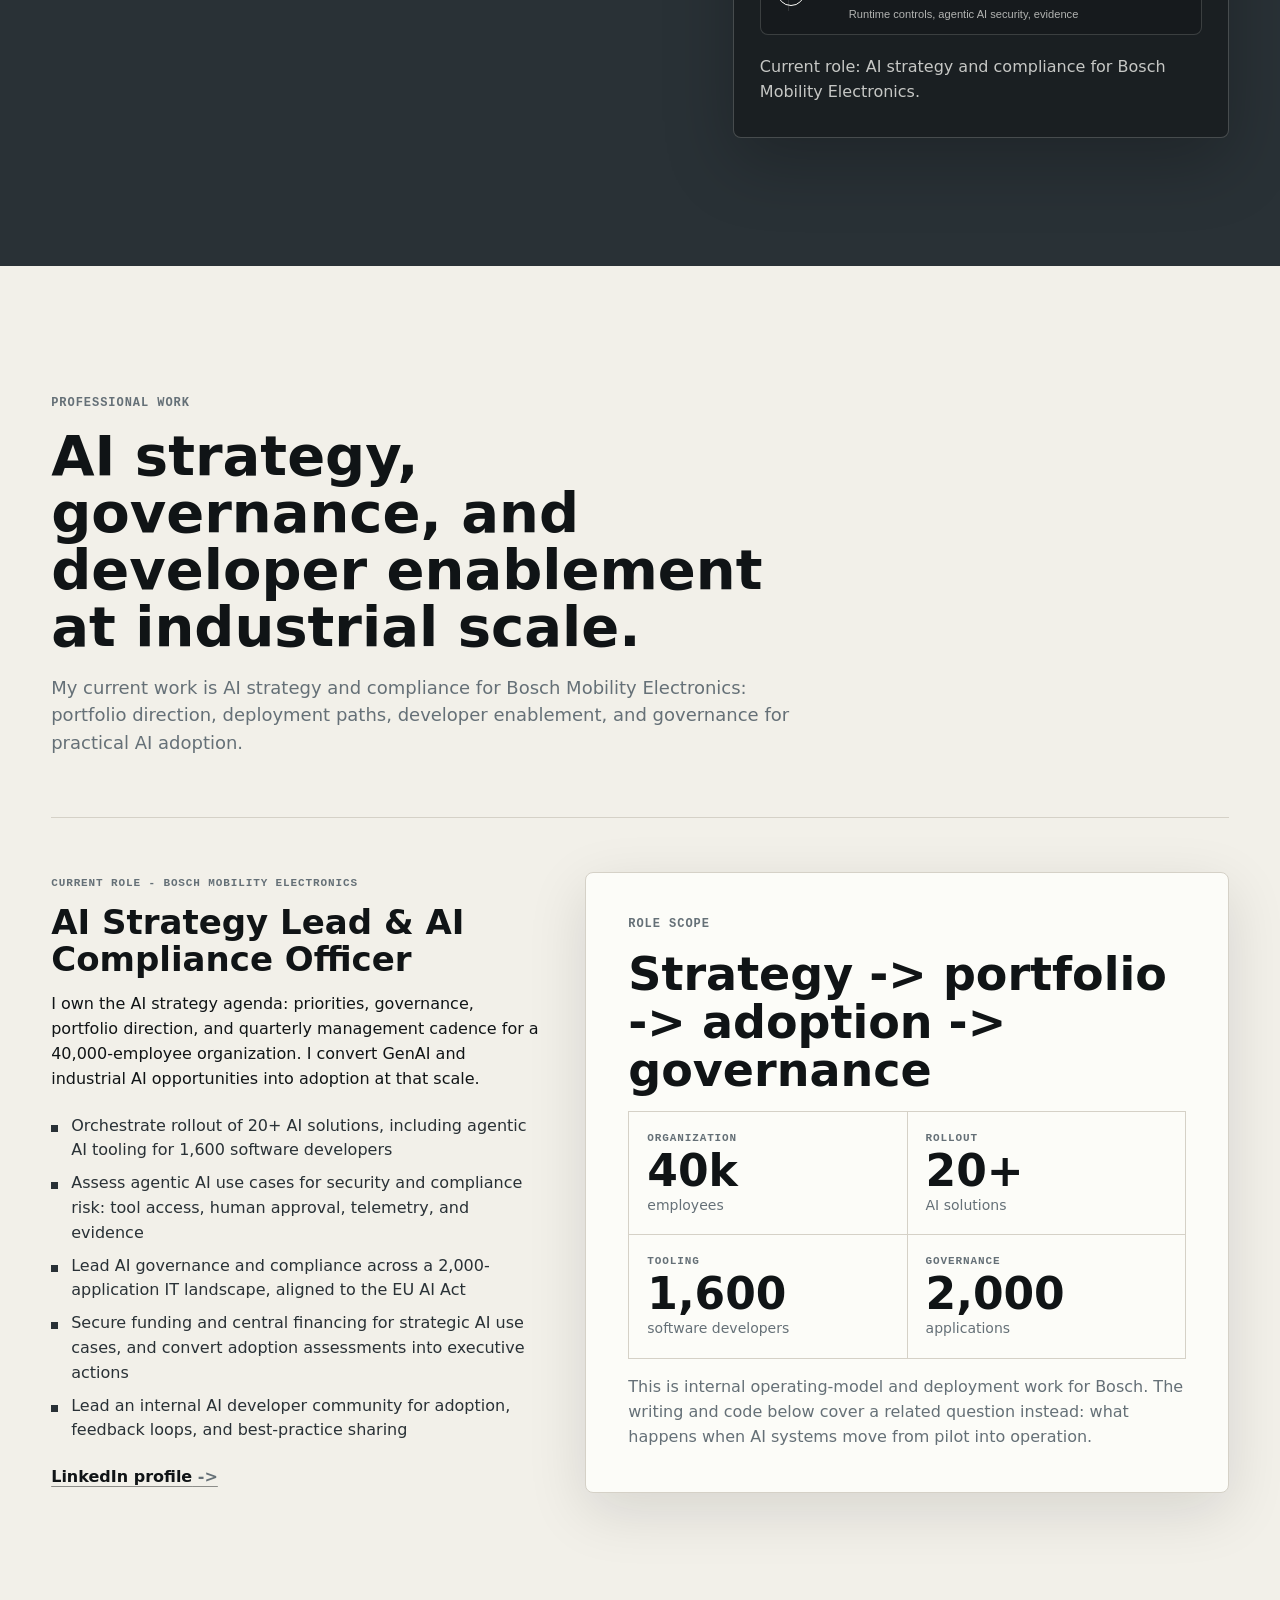
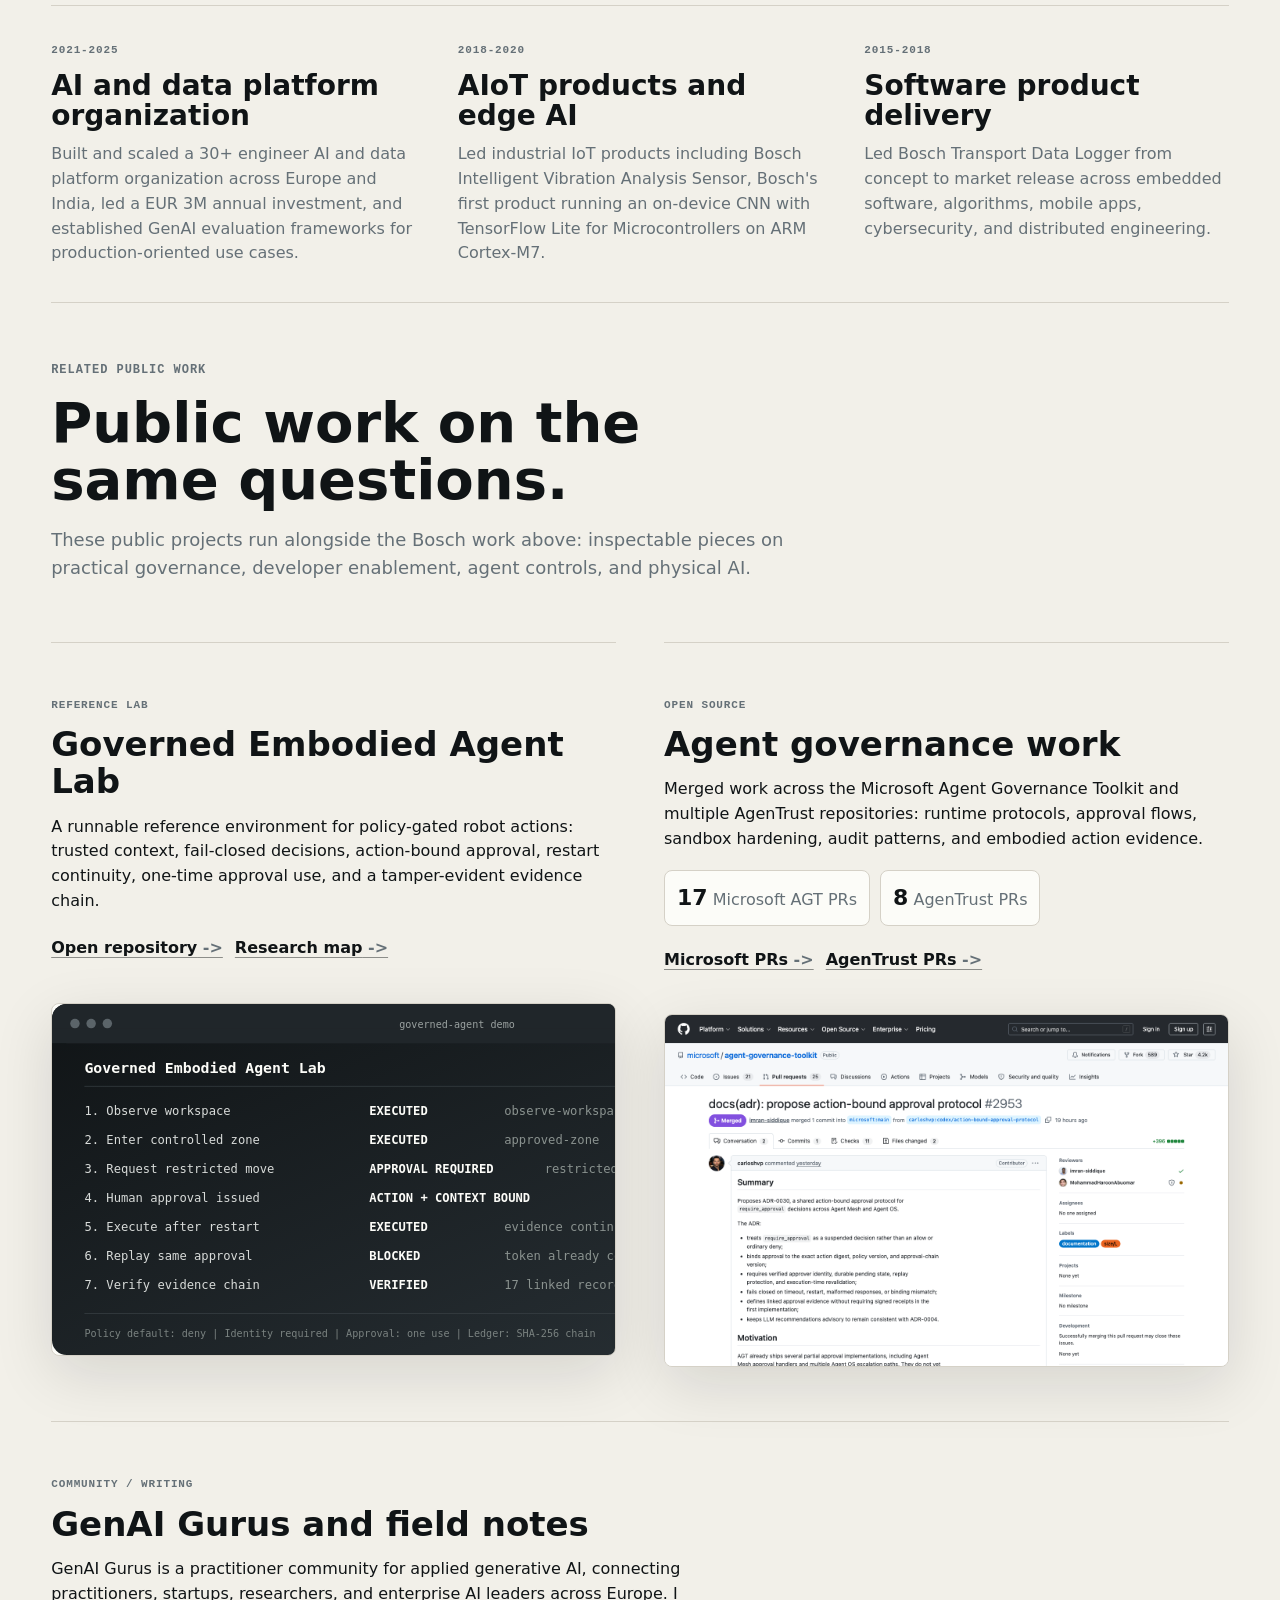
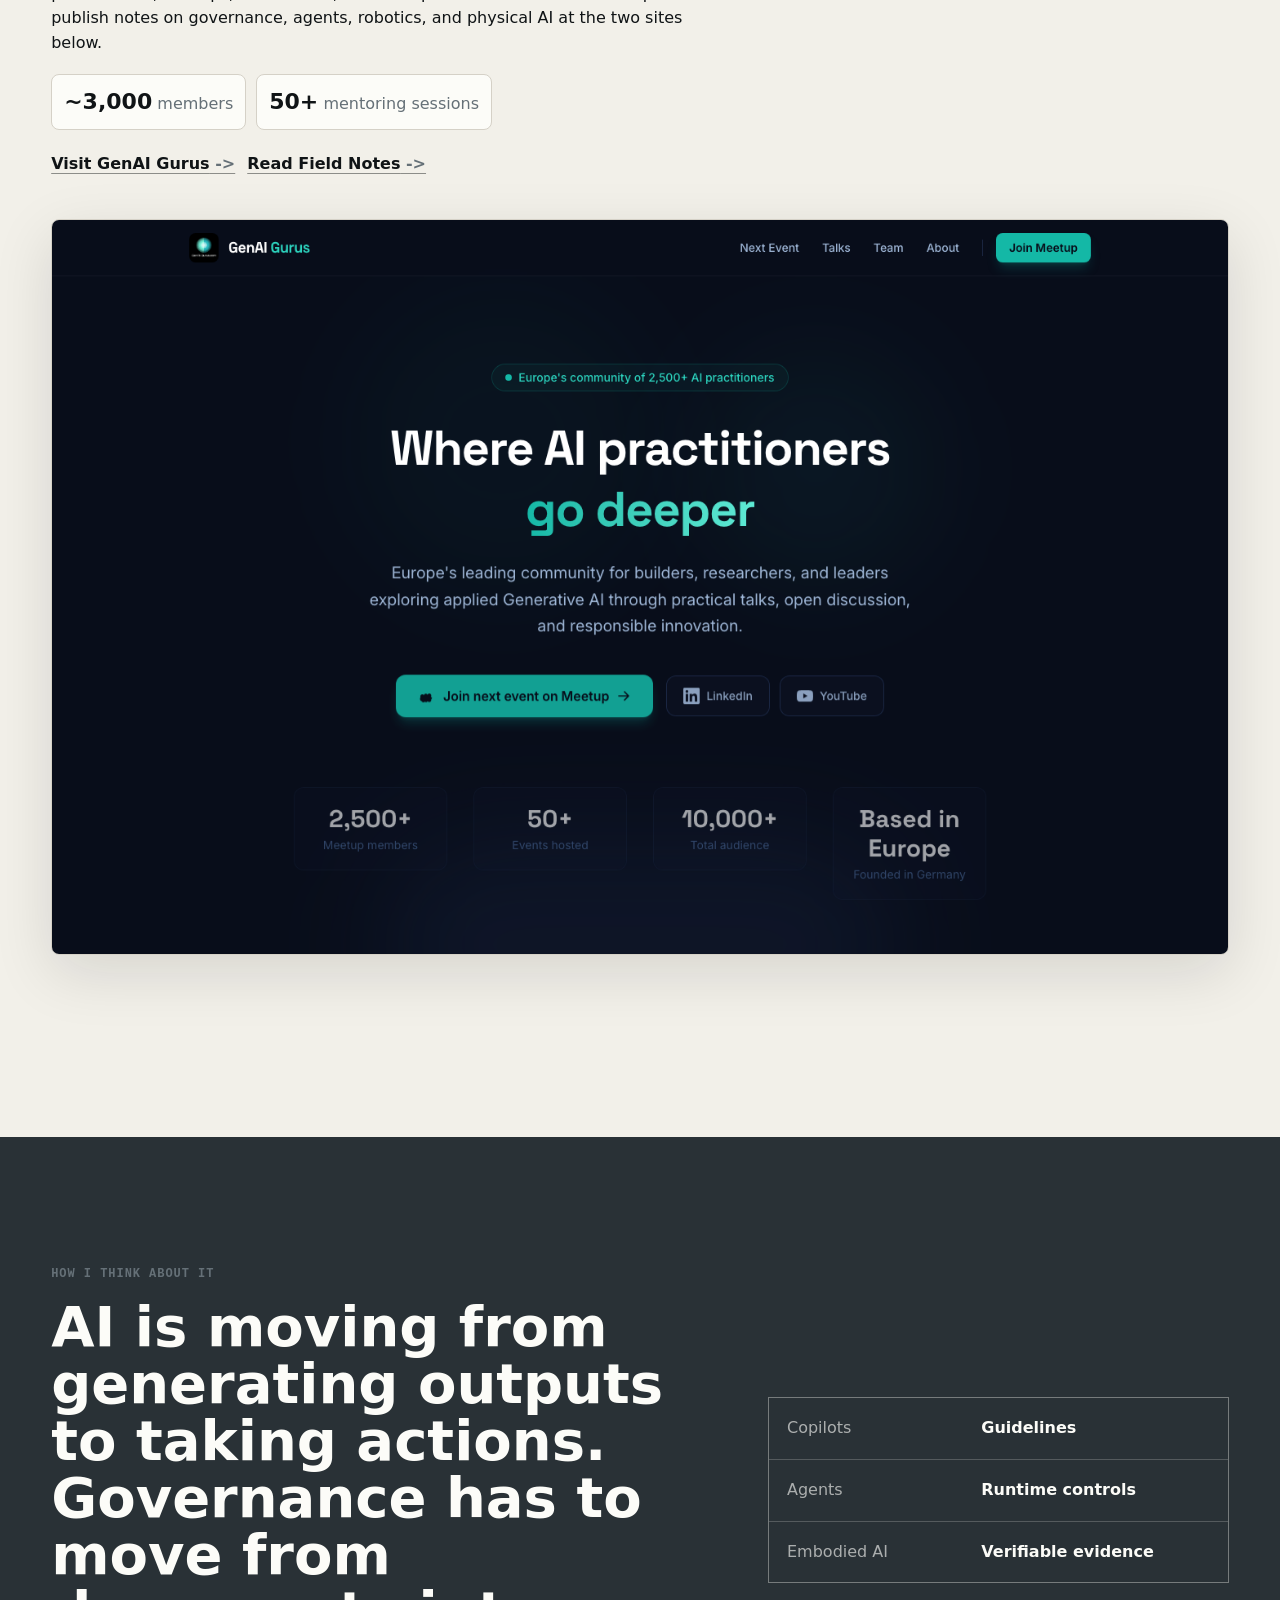
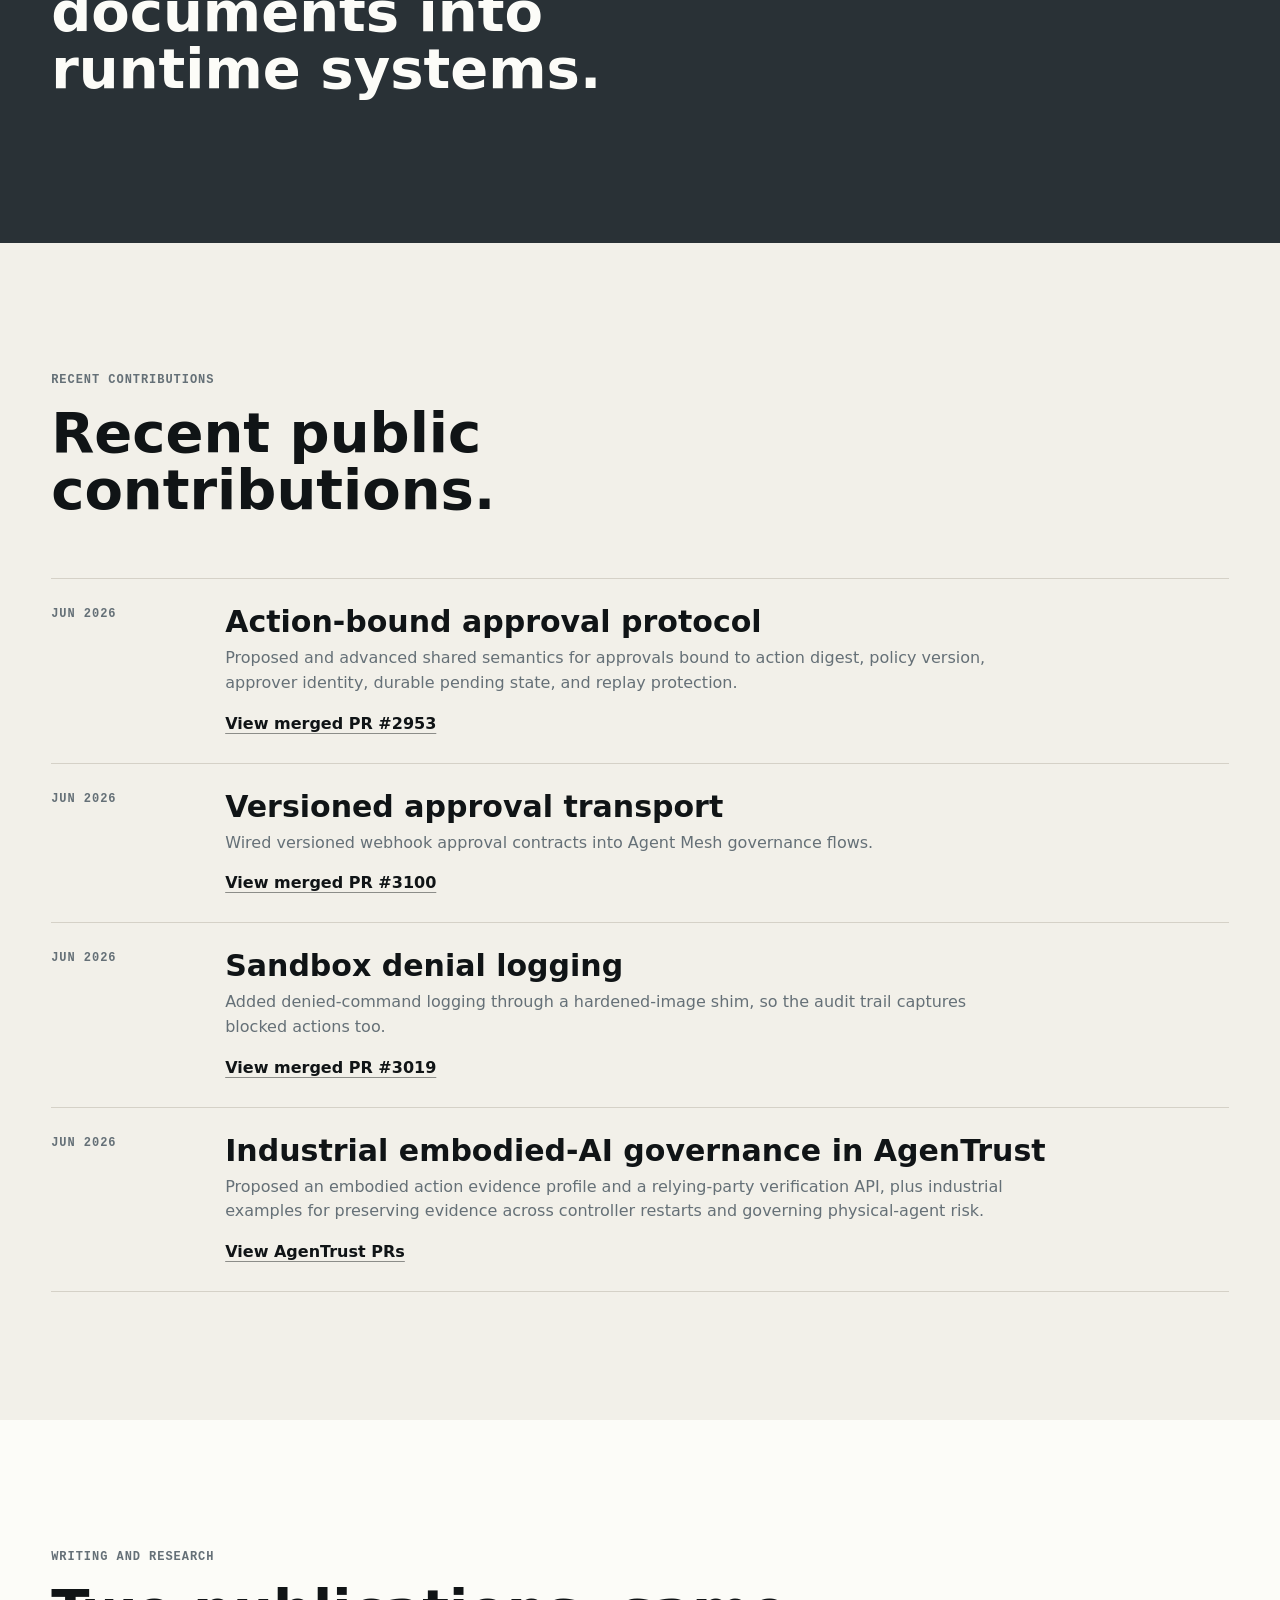
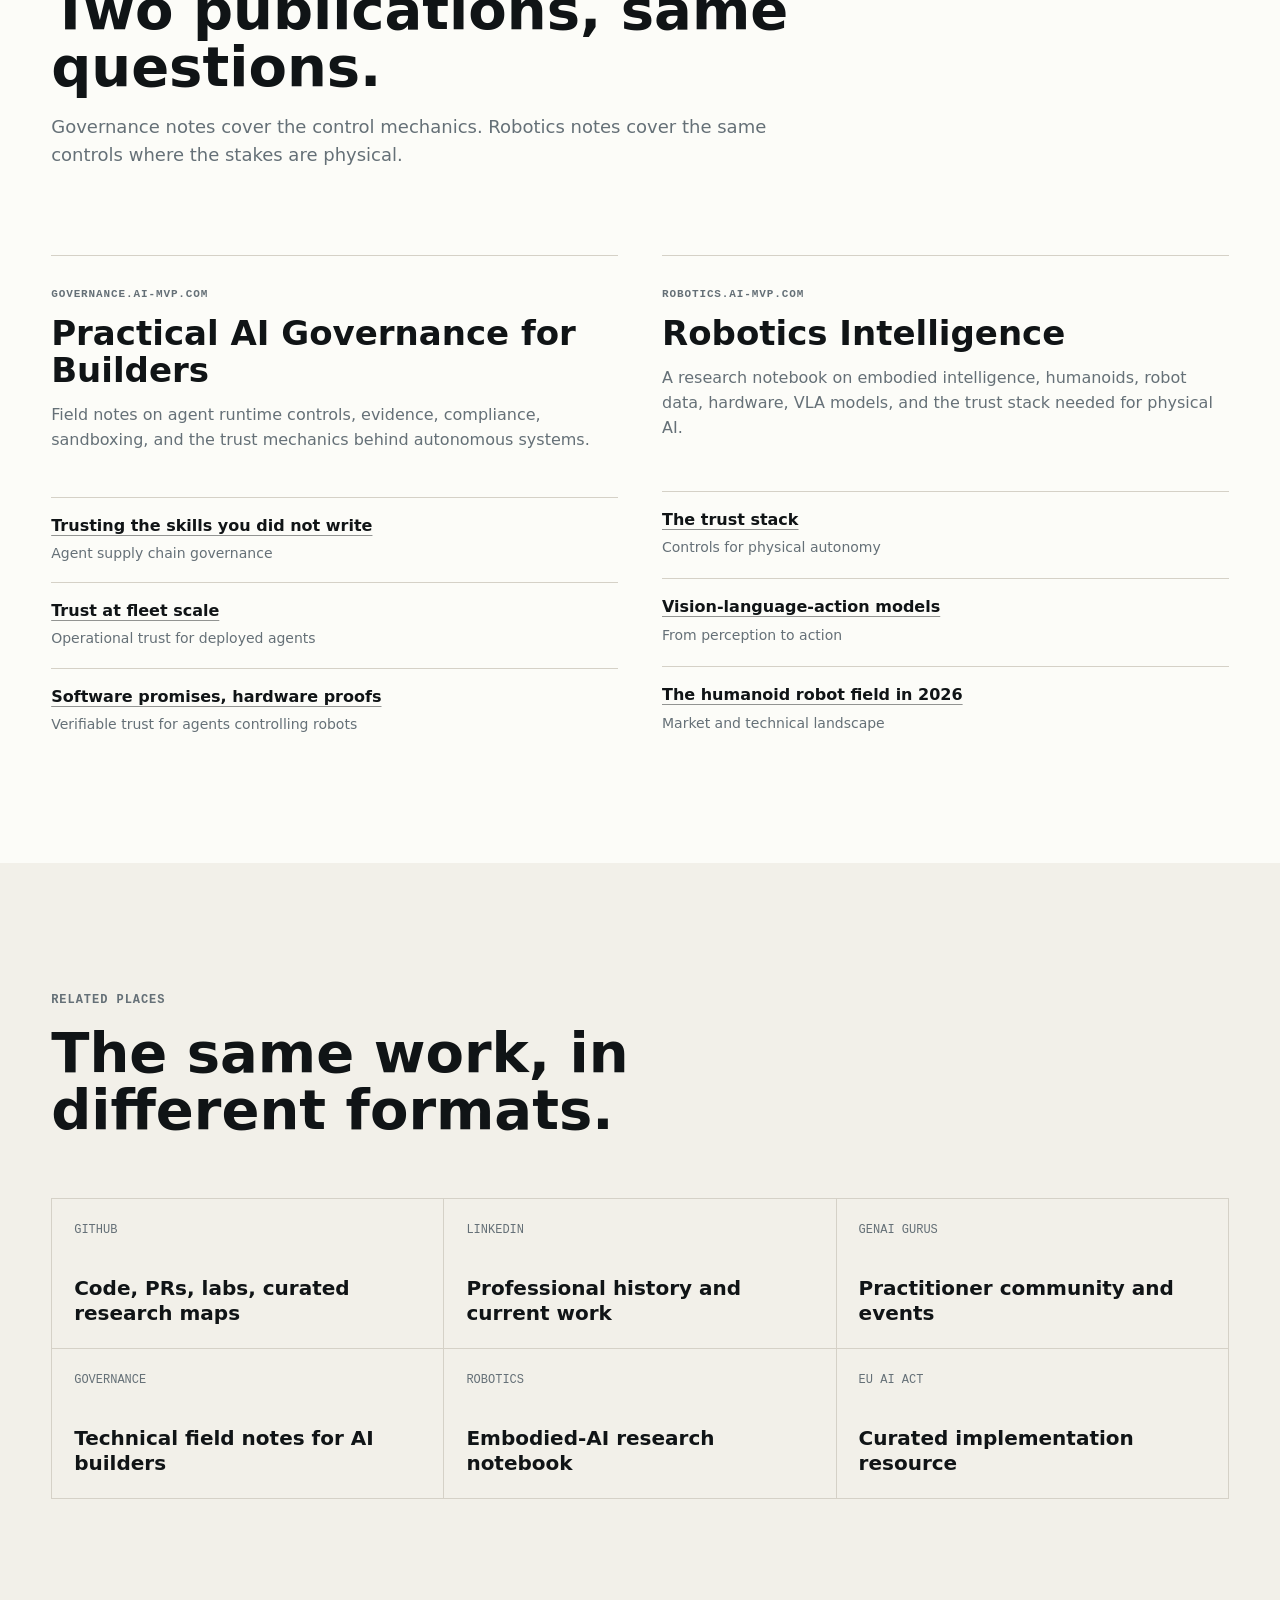
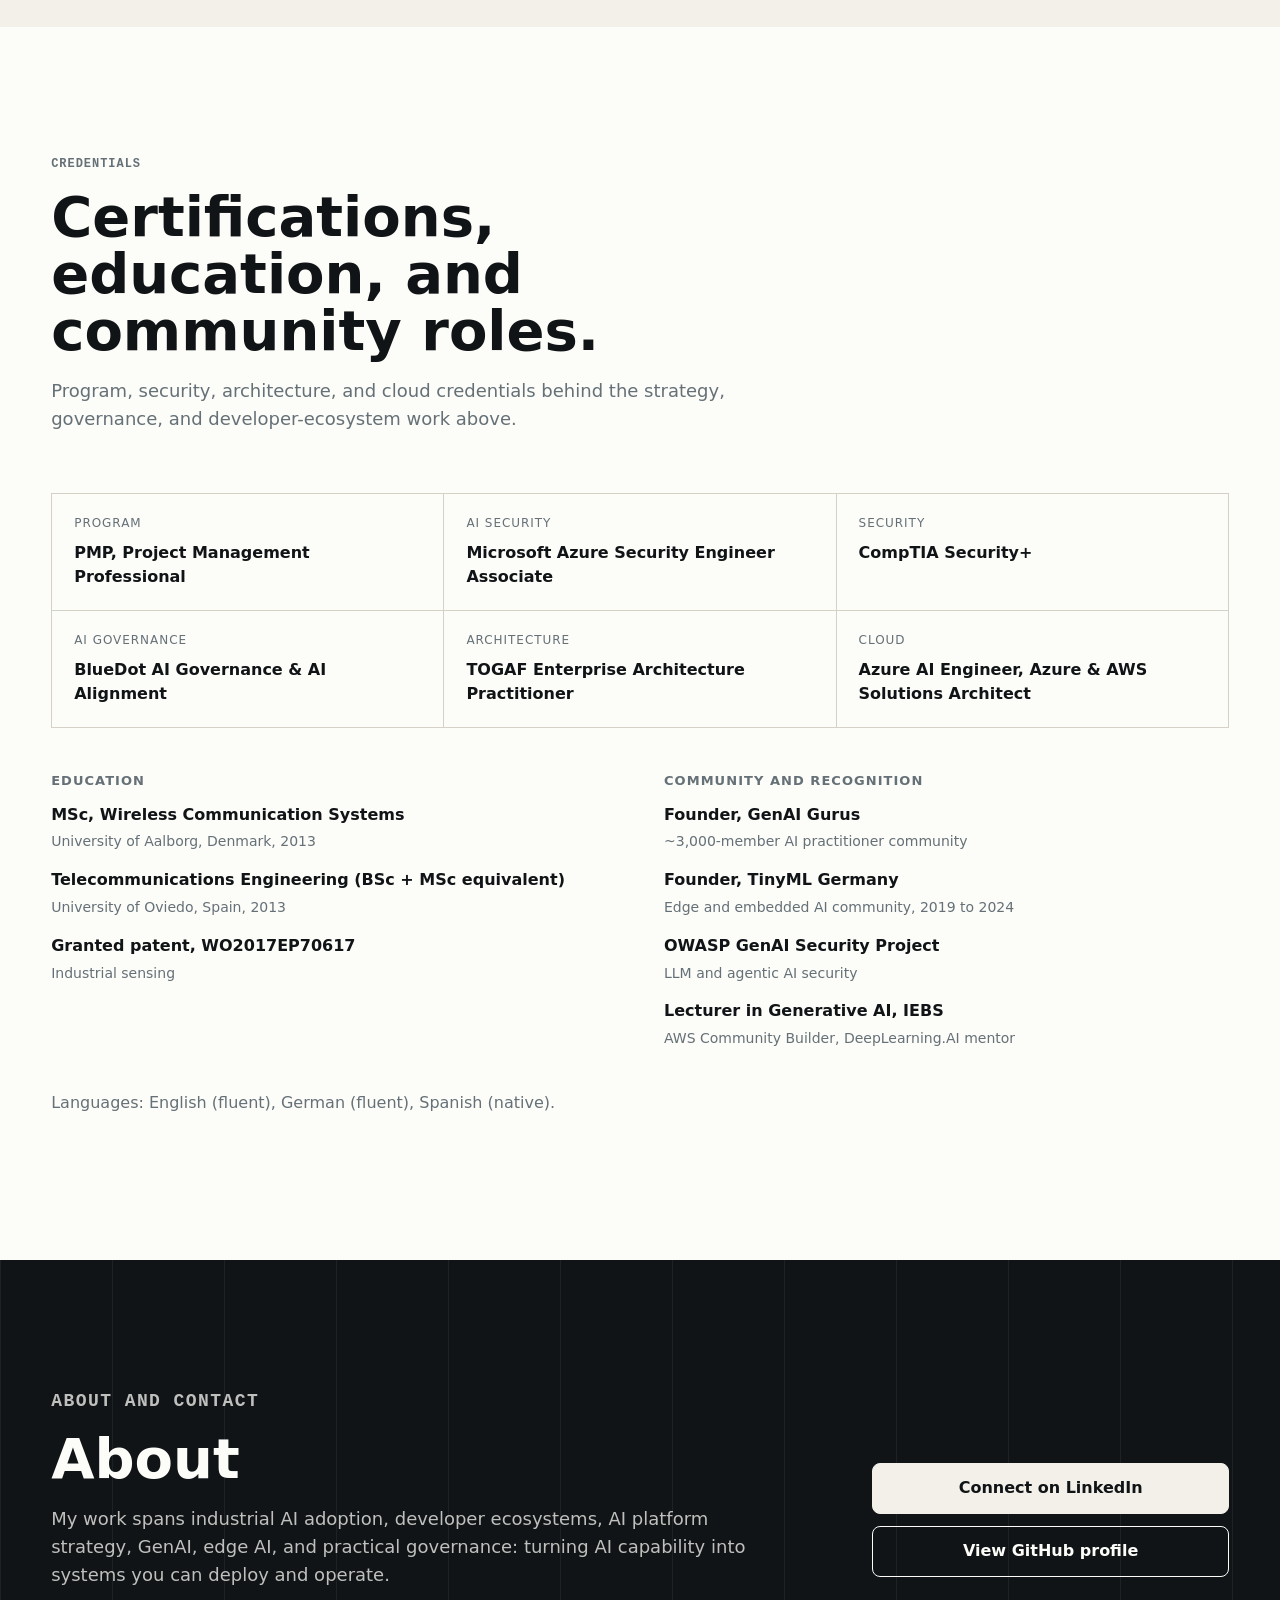
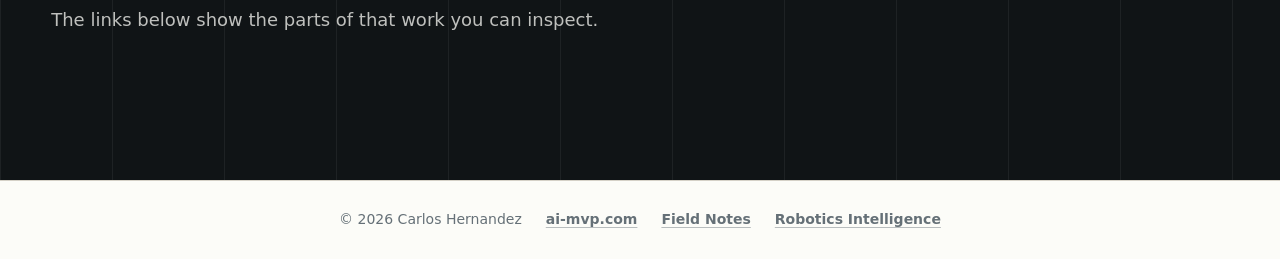
==== commit f7c56002: "Fix AgenTrust PR links to span the whole org, correct counts AgenTrust contributions span cmcp, agen" ====
--- a/index.html
+++ b/index.html
@@ -322,16 +322,17 @@
                 <p class="status">Open source</p>
                 <h3>Agent governance work</h3>
                 <p>
-                  Merged work in Microsoft Agent Governance Toolkit and AgenTrust examples around
-                  runtime protocols, approval flows, sandbox hardening, and audit patterns.
+                  Merged work across the Microsoft Agent Governance Toolkit and multiple AgenTrust
+                  repositories: runtime protocols, approval flows, sandbox hardening, audit
+                  patterns, and embodied action evidence.
                 </p>
                 <div class="compact-metrics">
-                  <span><strong>16</strong> Microsoft AGT PRs</span>
-                  <span><strong>4</strong> AgenTrust PRs</span>
+                  <span><strong>17</strong> Microsoft AGT PRs</span>
+                  <span><strong>8</strong> AgenTrust PRs</span>
                 </div>
                 <div class="link-row">
                   <a href="https://github.com/microsoft/agent-governance-toolkit/pulls?q=is%3Apr+is%3Amerged+author%3Acarloshvp">Microsoft PRs</a>
-                  <a href="https://github.com/agentrust-io/examples/pulls?q=is%3Apr+is%3Amerged+author%3Acarloshvp">AgenTrust PRs</a>
+                  <a href="https://github.com/search?q=org%3Aagentrust-io+is%3Apr+is%3Amerged+author%3Acarloshvp&type=pullrequests">AgenTrust PRs</a>
                 </div>
               </div>
               <img
@@ -445,12 +446,13 @@
             <li>
               <time datetime="2026-06">Jun 2026</time>
               <div>
-                <h3>Industrial embodied-AI governance examples</h3>
-                <p>
-                  Contributed examples for preserving evidence across controller restarts, and
-                  guidance on governing physical-agent risk.
-                </p>
-                <a href="https://github.com/agentrust-io/examples/pulls?q=is%3Apr+is%3Amerged+author%3Acarloshvp">View AgenTrust PRs</a>
+                <h3>Industrial embodied-AI governance in AgenTrust</h3>
+                <p>
+                  Proposed an embodied action evidence profile and a relying-party verification
+                  API, plus industrial examples for preserving evidence across controller restarts
+                  and governing physical-agent risk.
+                </p>
+                <a href="https://github.com/search?q=org%3Aagentrust-io+is%3Apr+is%3Amerged+author%3Acarloshvp&type=pullrequests">View AgenTrust PRs</a>
               </div>
             </li>
           </ol>
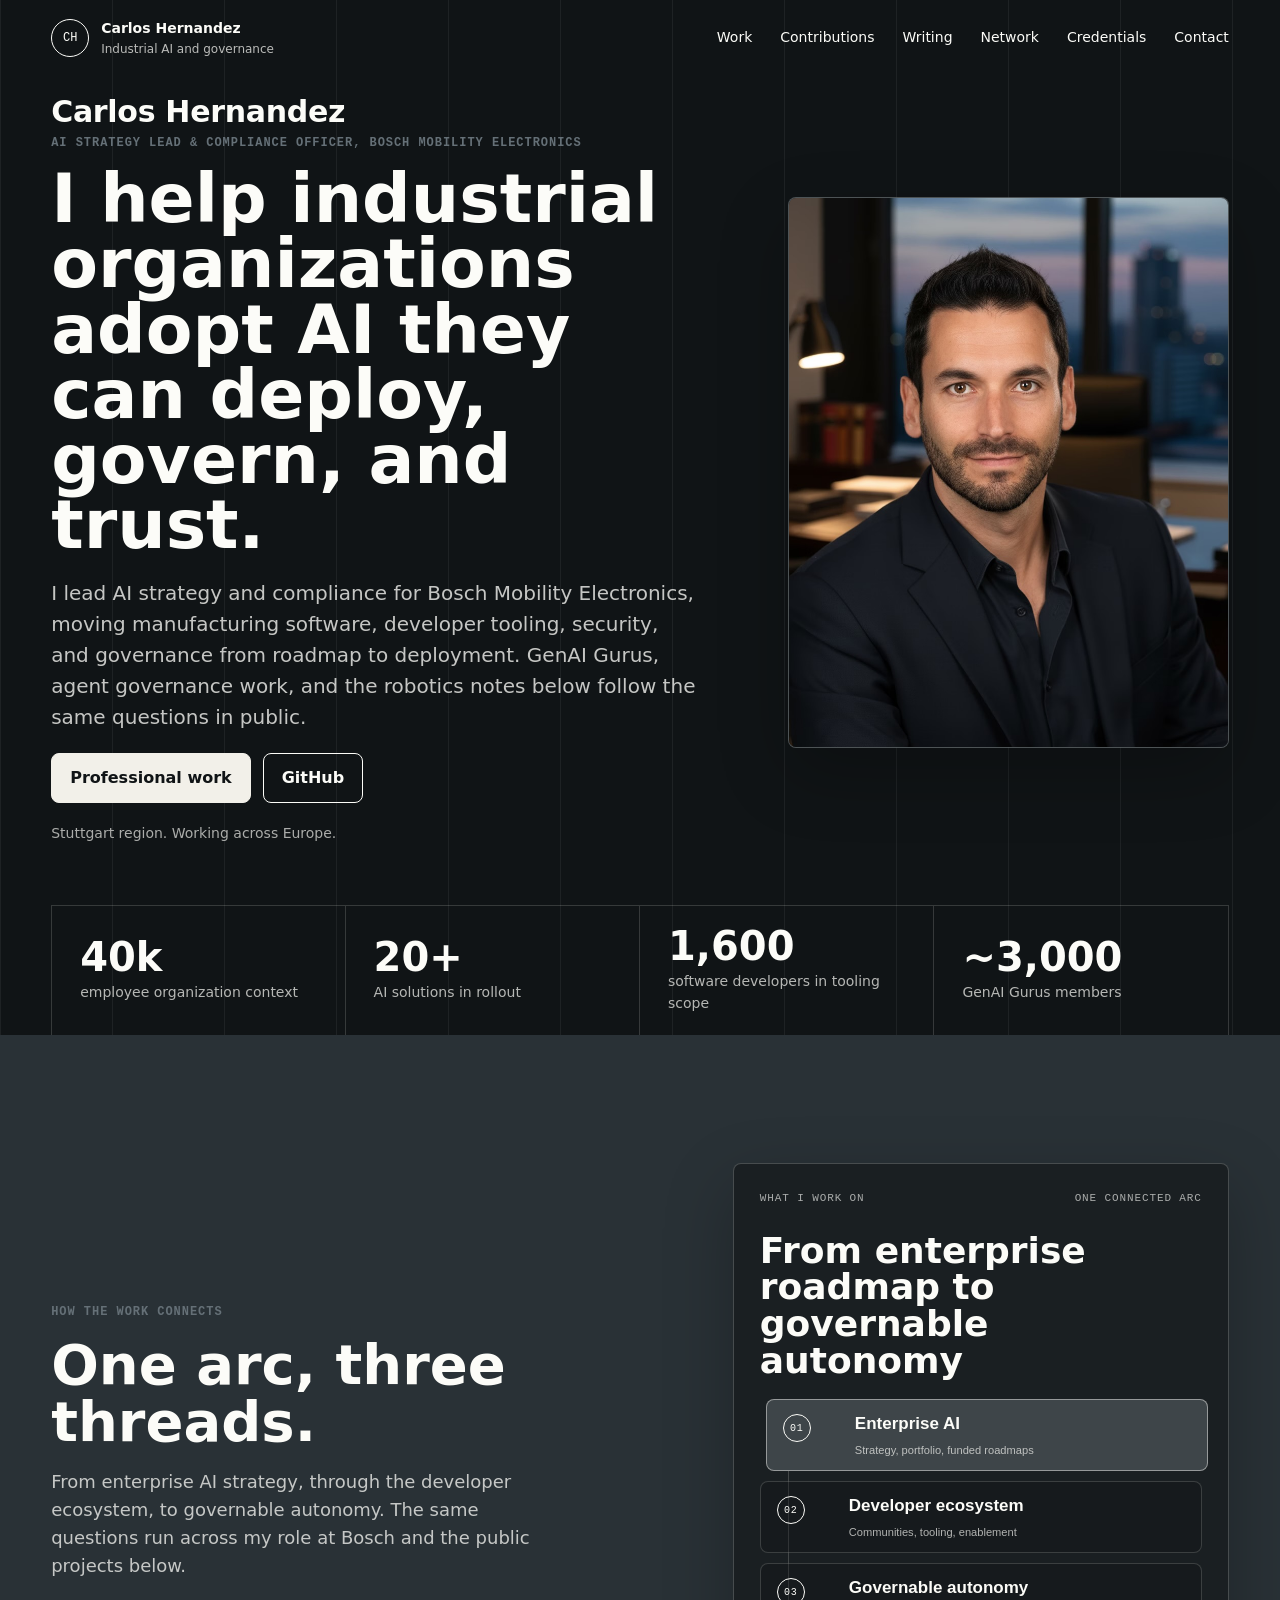
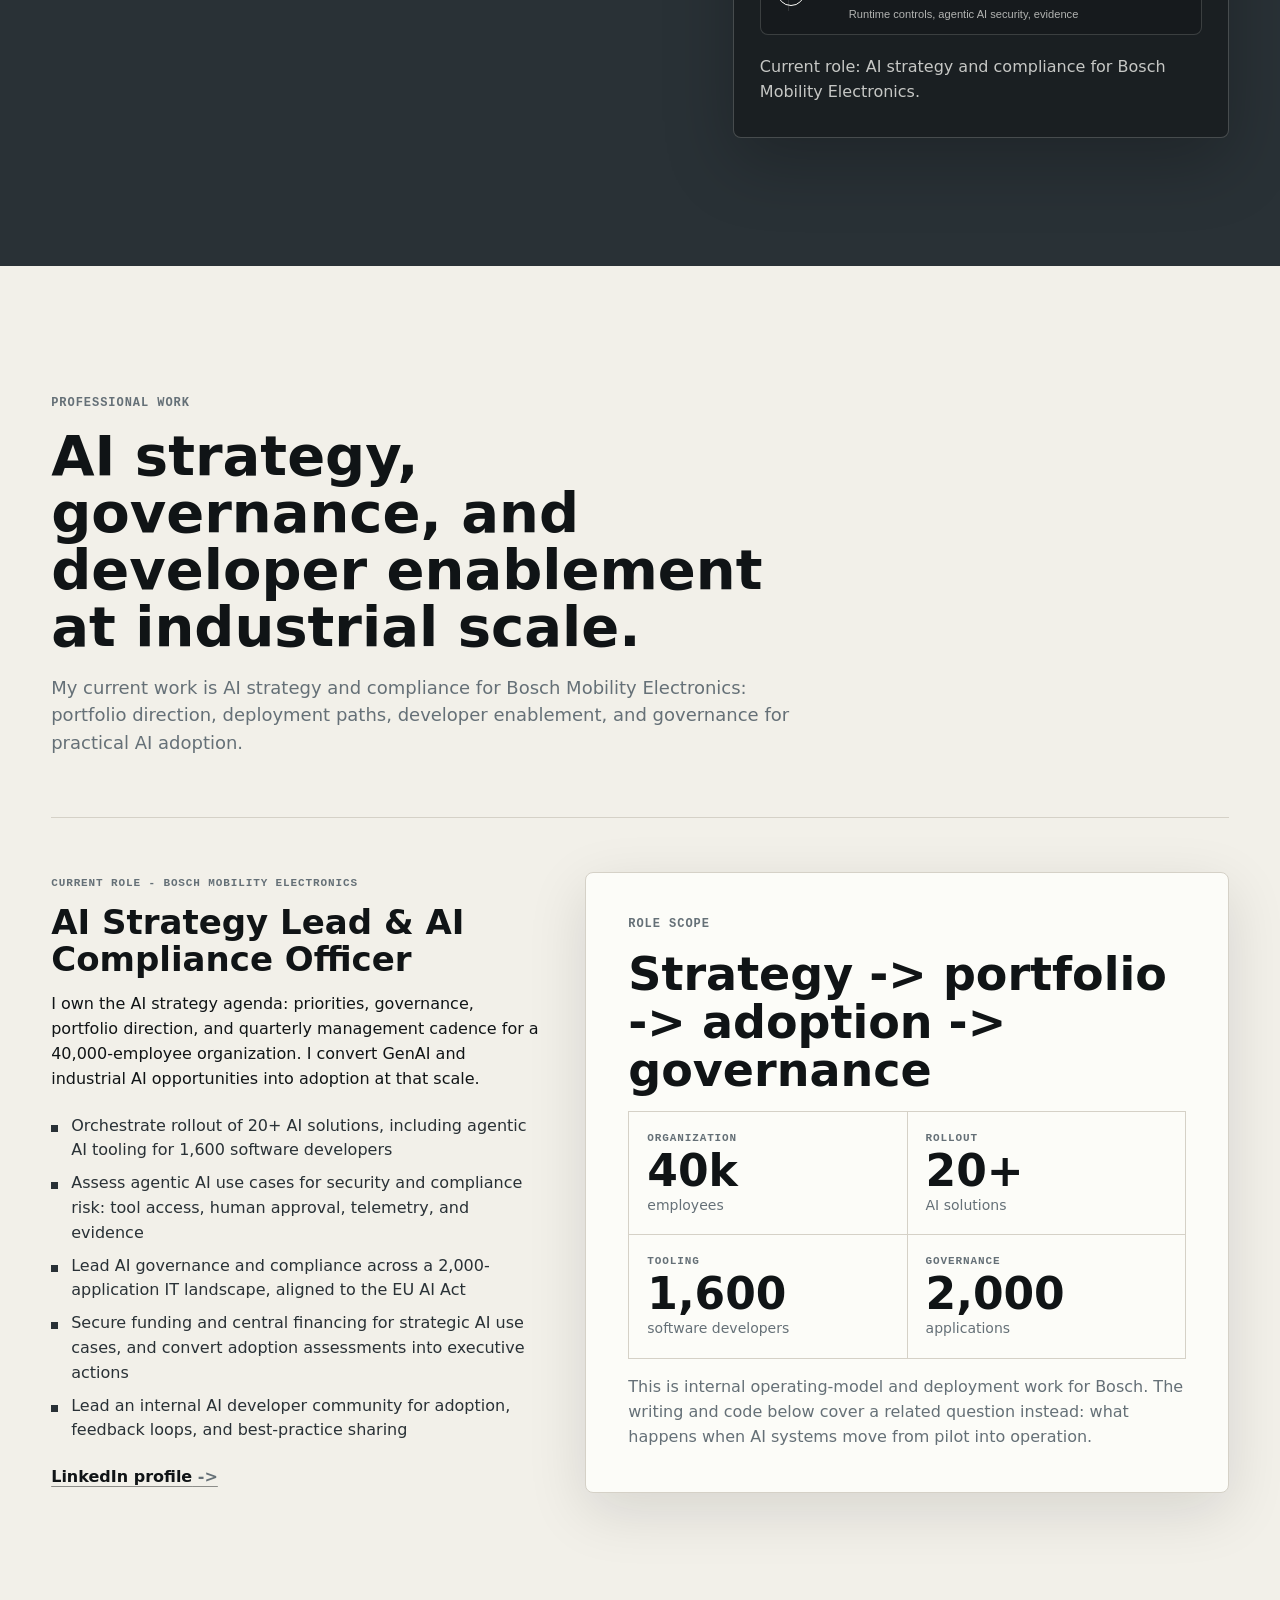
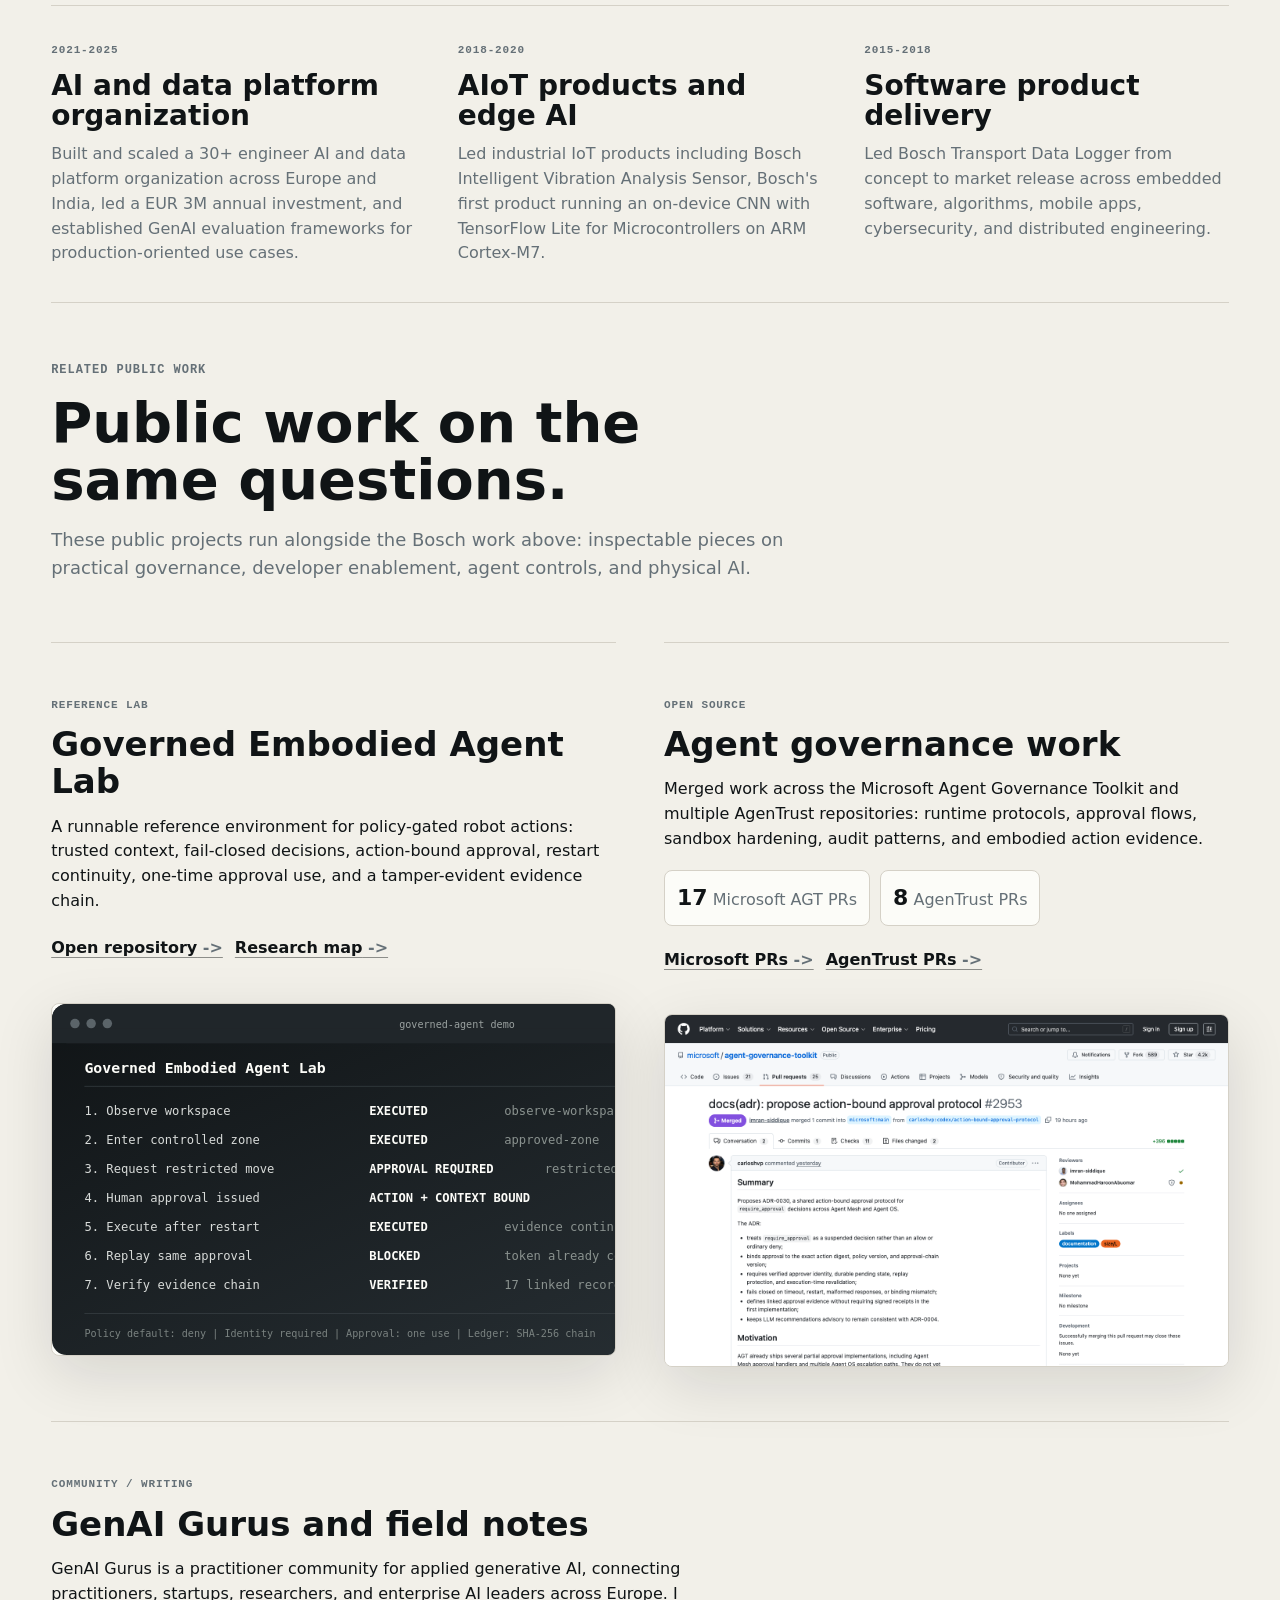
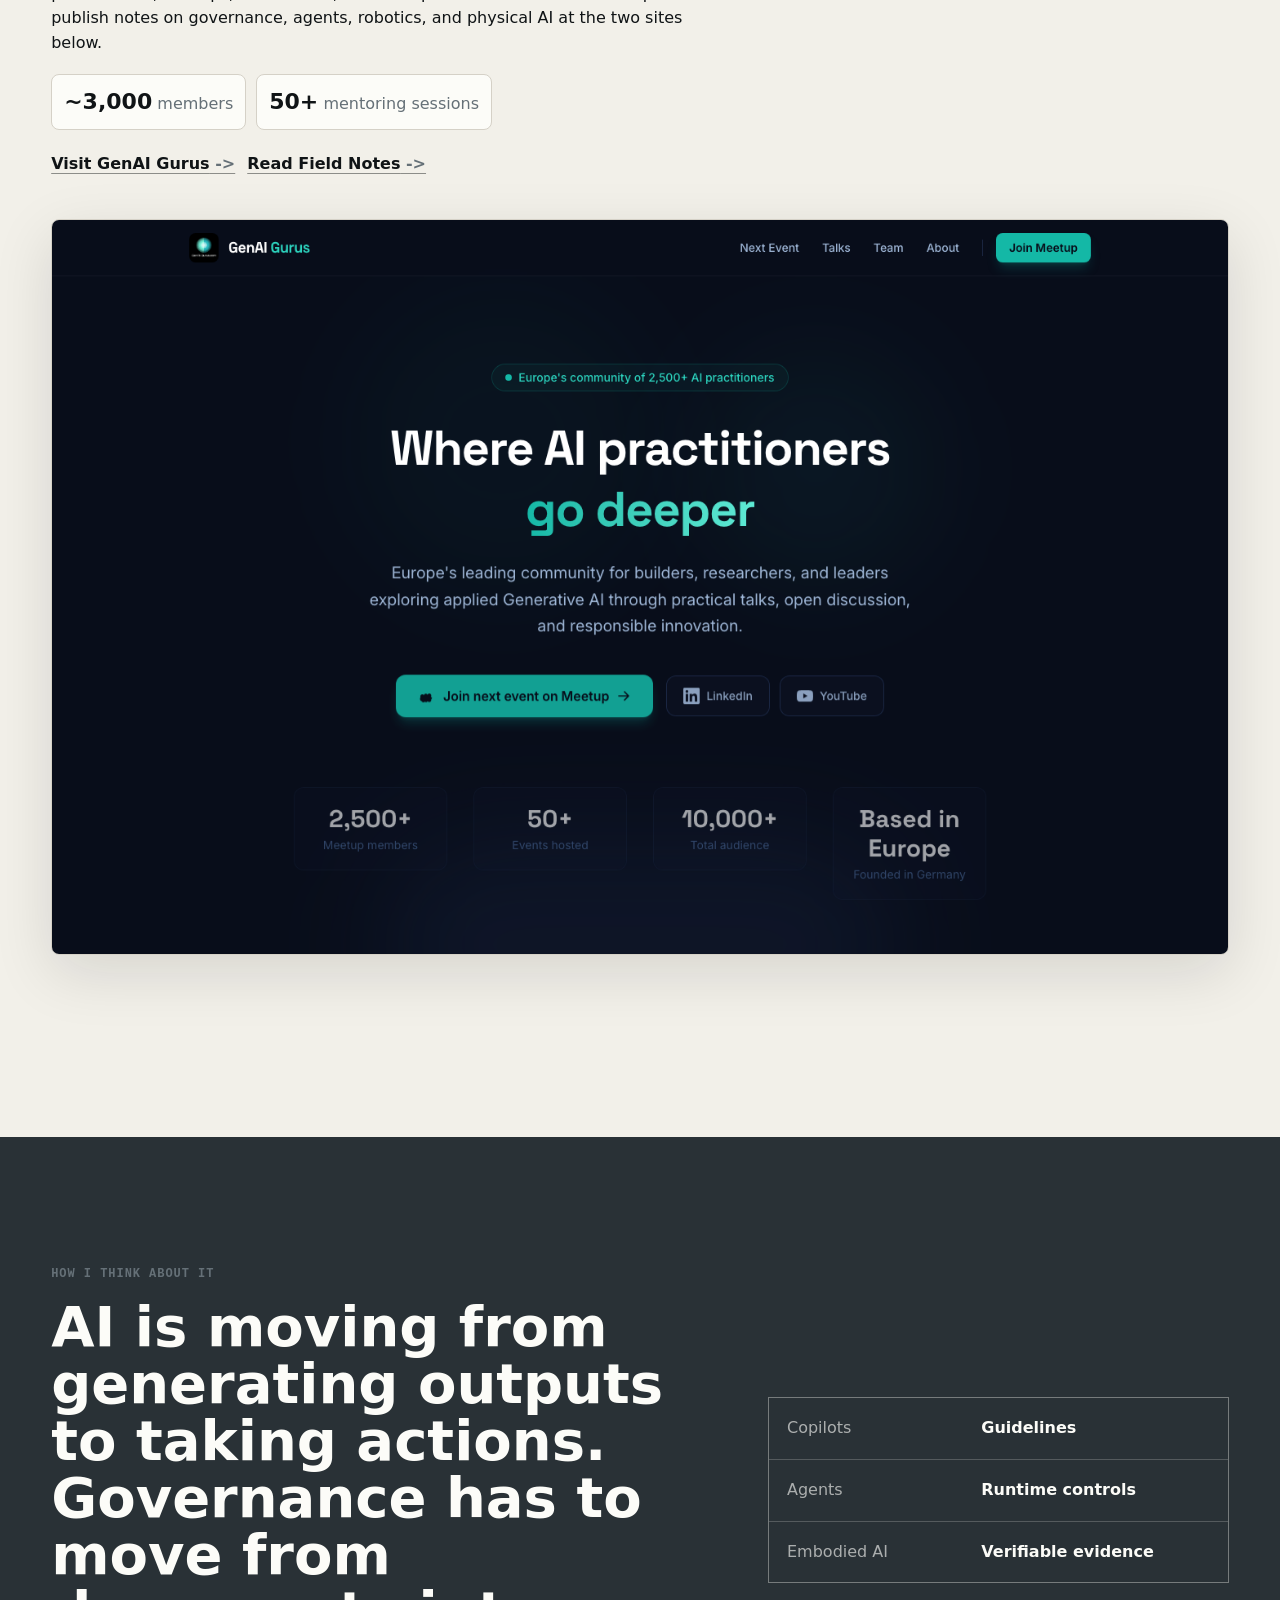
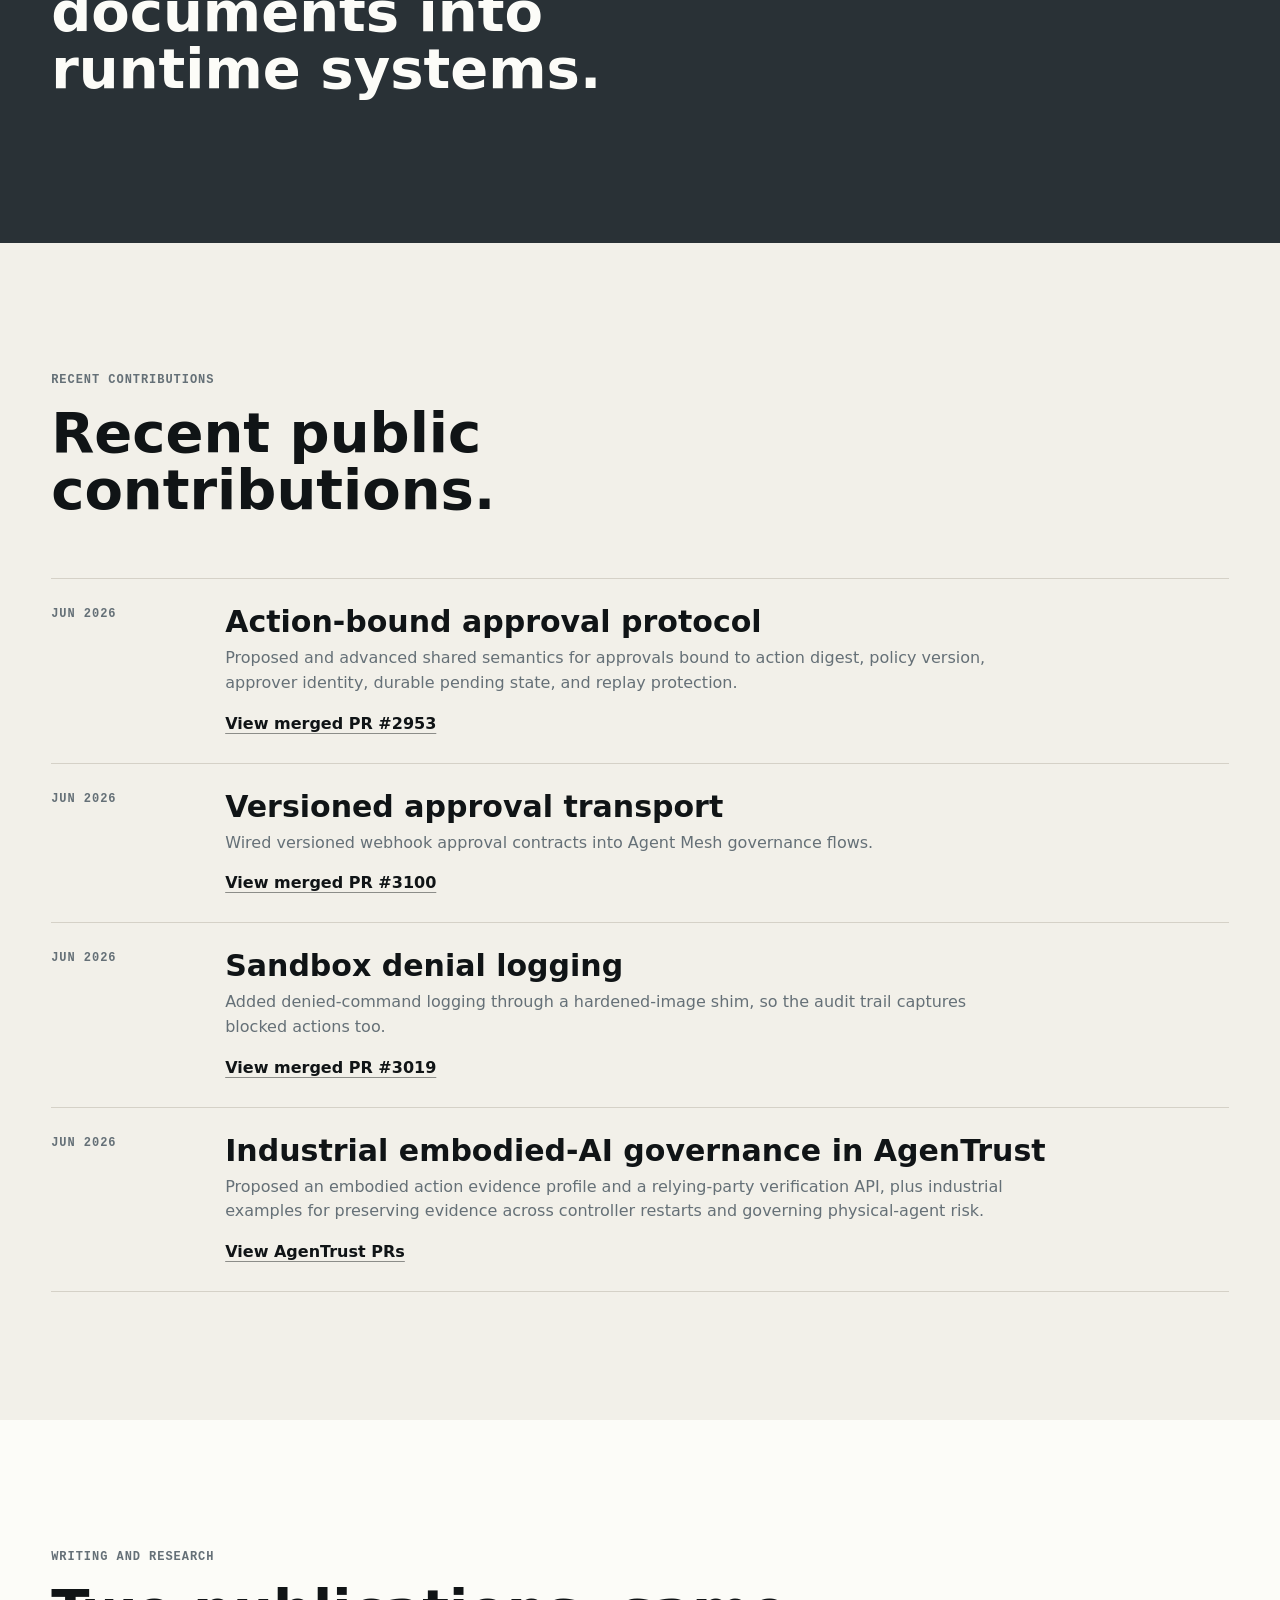
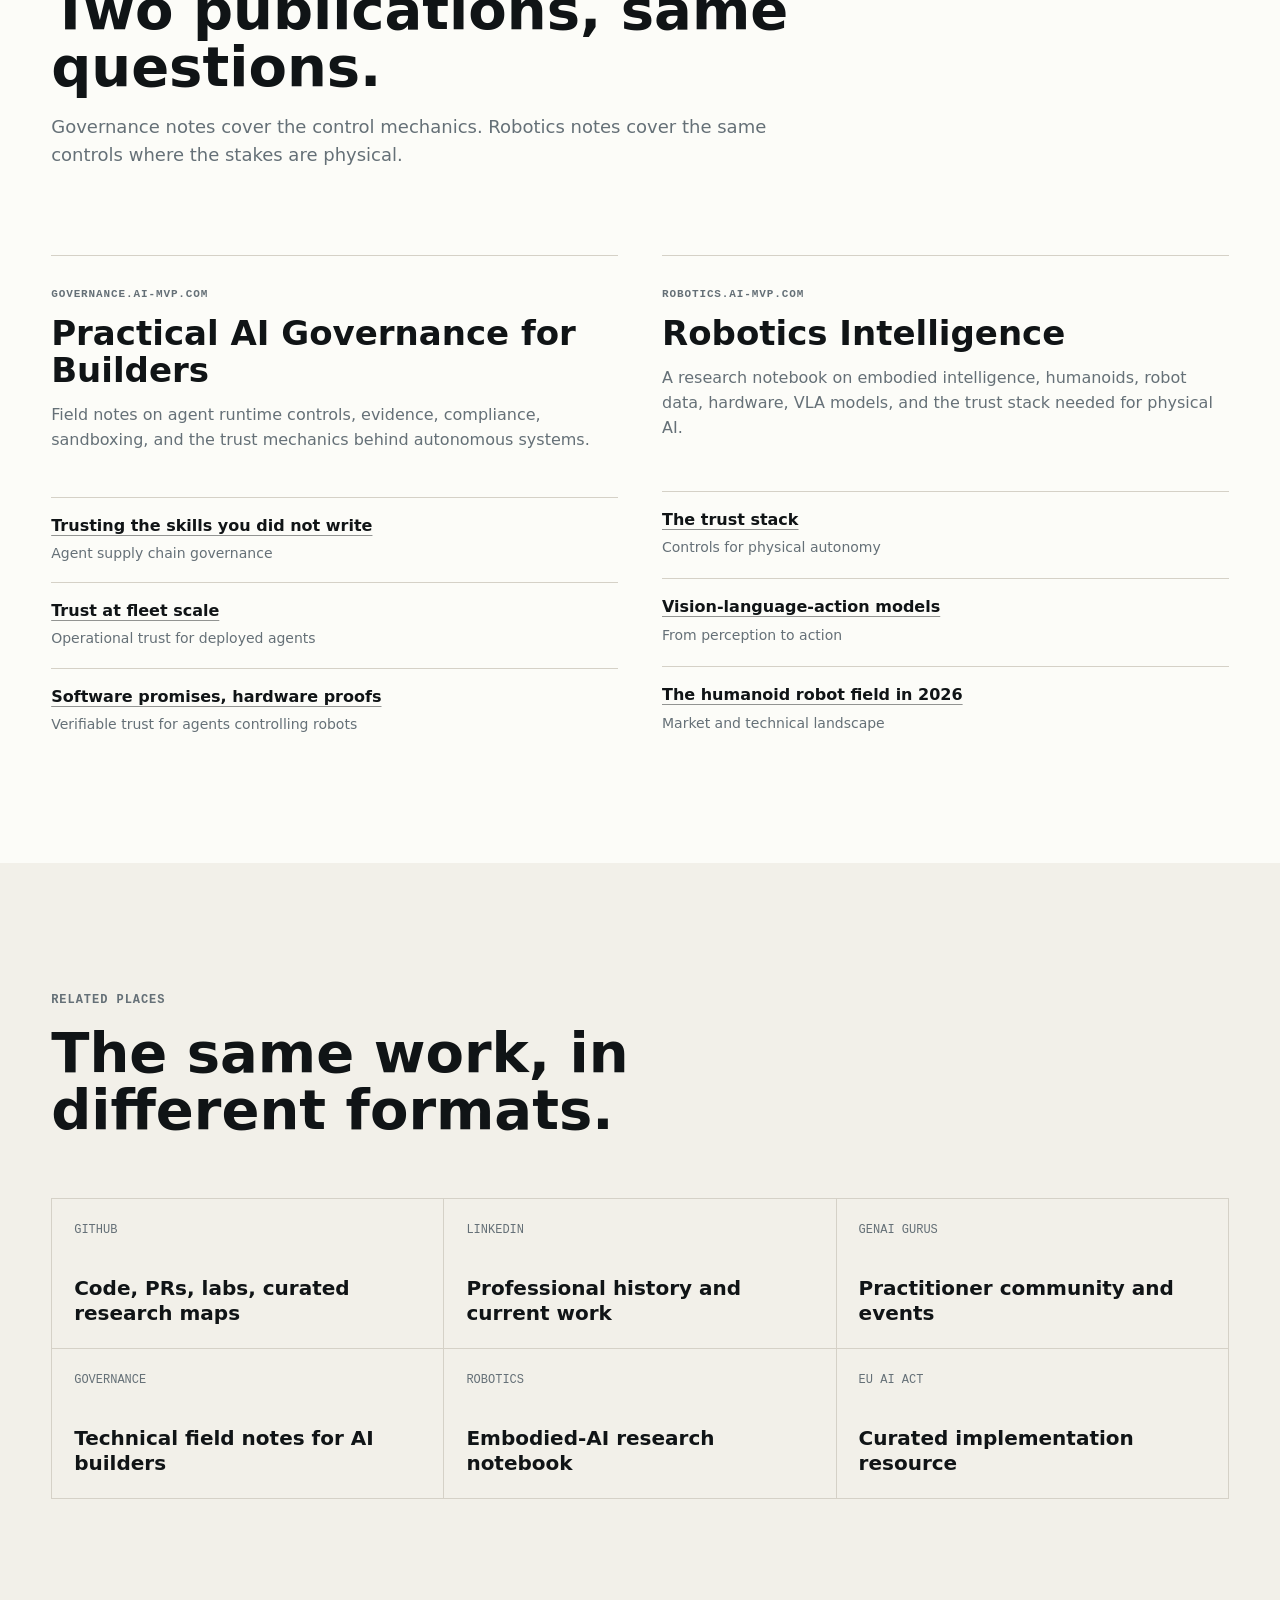
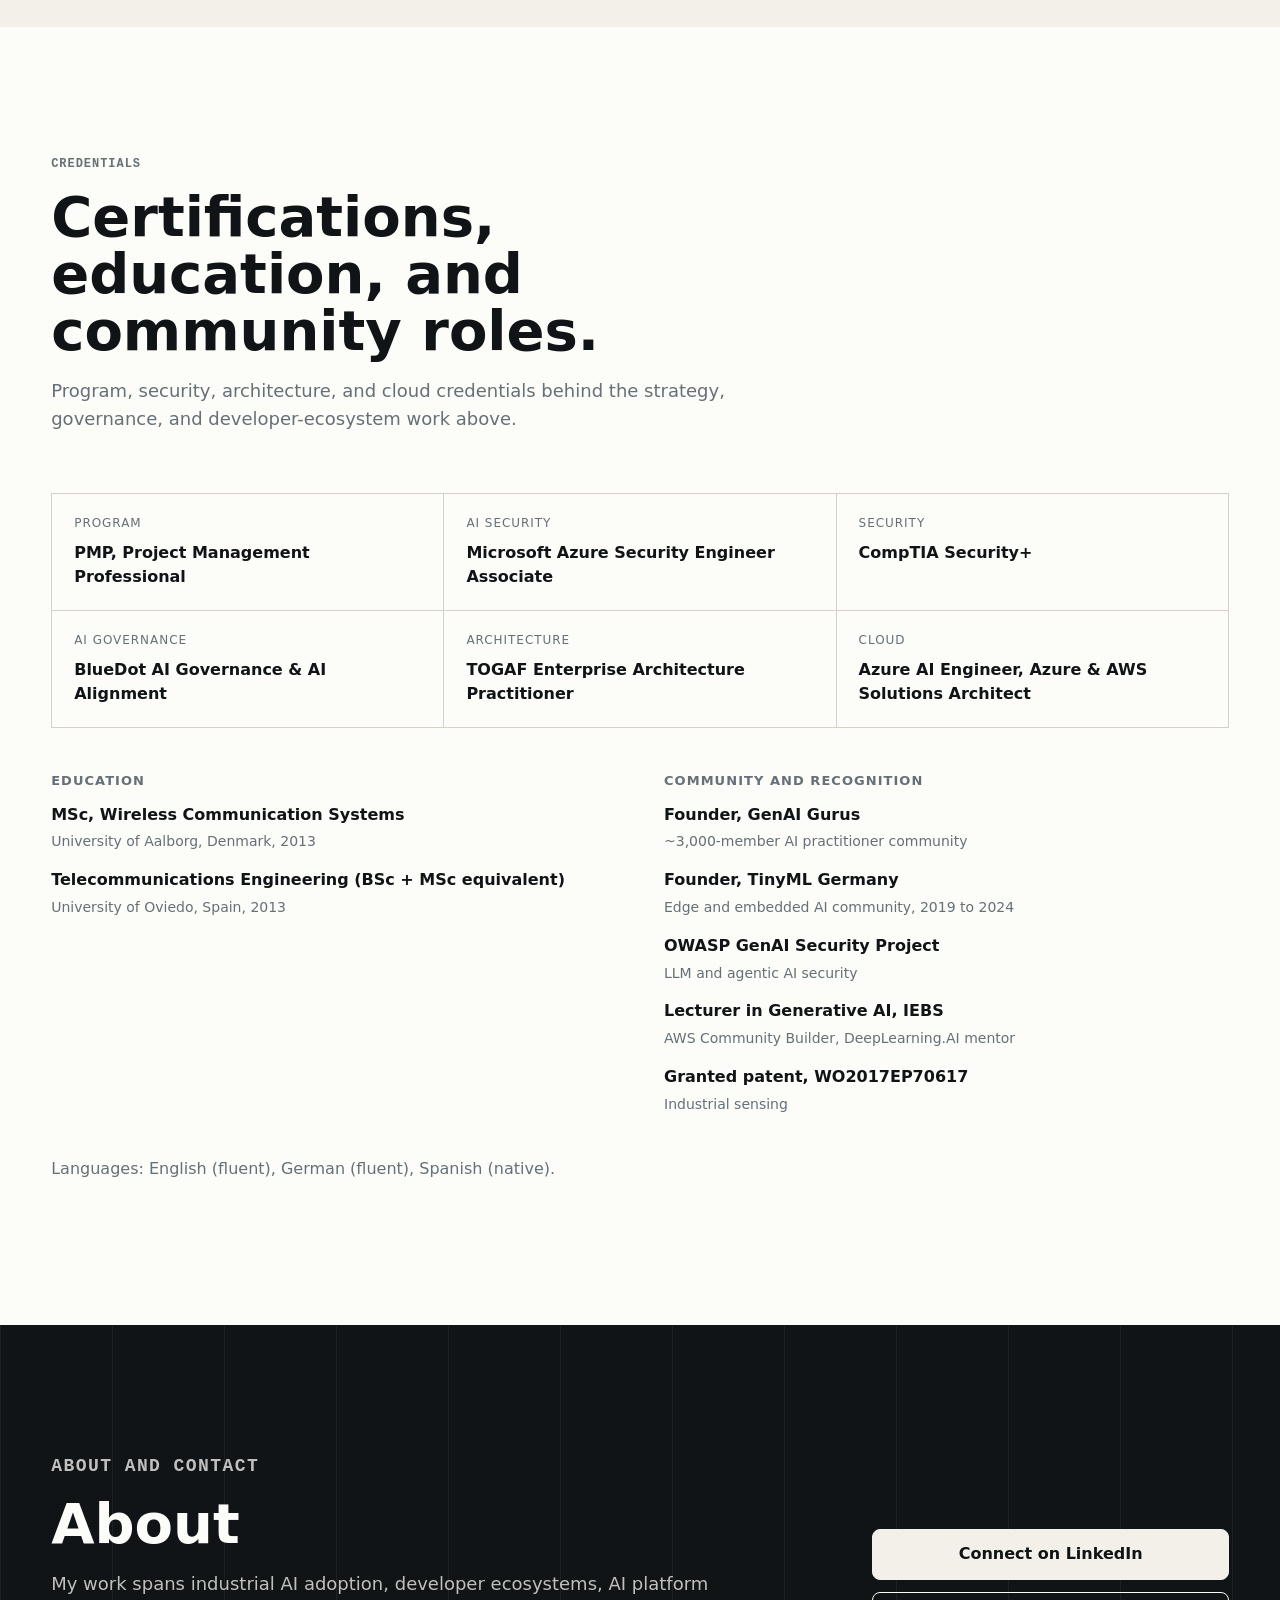
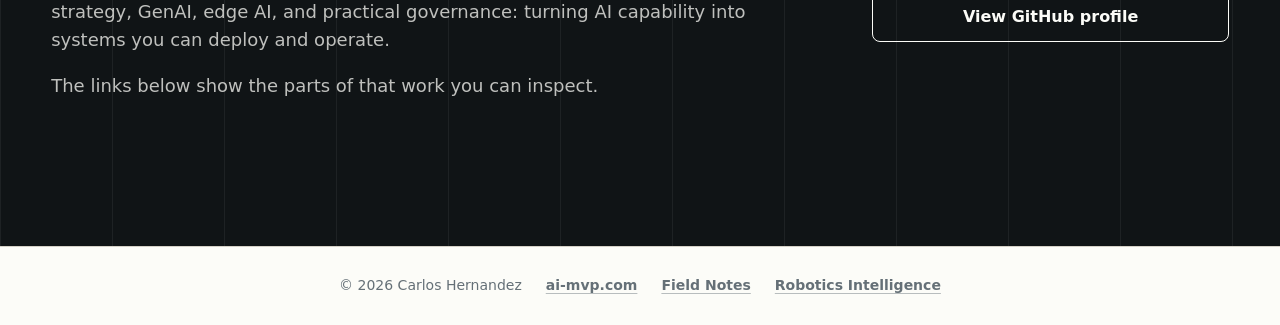
==== commit 4ed5f4b7: "Move granted patent out of Education into Community and recognition" ====
--- a/index.html
+++ b/index.html
@@ -586,7 +586,6 @@
               <ul class="cred-list">
                 <li><strong>MSc, Wireless Communication Systems</strong><span>University of Aalborg, Denmark, 2013</span></li>
                 <li><strong>Telecommunications Engineering (BSc + MSc equivalent)</strong><span>University of Oviedo, Spain, 2013</span></li>
-                <li><strong>Granted patent, WO2017EP70617</strong><span>Industrial sensing</span></li>
               </ul>
             </div>
             <div>
@@ -596,6 +595,7 @@
                 <li><strong>Founder, TinyML Germany</strong><span>Edge and embedded AI community, 2019 to 2024</span></li>
                 <li><strong>OWASP GenAI Security Project</strong><span>LLM and agentic AI security</span></li>
                 <li><strong>Lecturer in Generative AI, IEBS</strong><span>AWS Community Builder, DeepLearning.AI mentor</span></li>
+                <li><strong>Granted patent, WO2017EP70617</strong><span>Industrial sensing</span></li>
               </ul>
             </div>
           </div>
